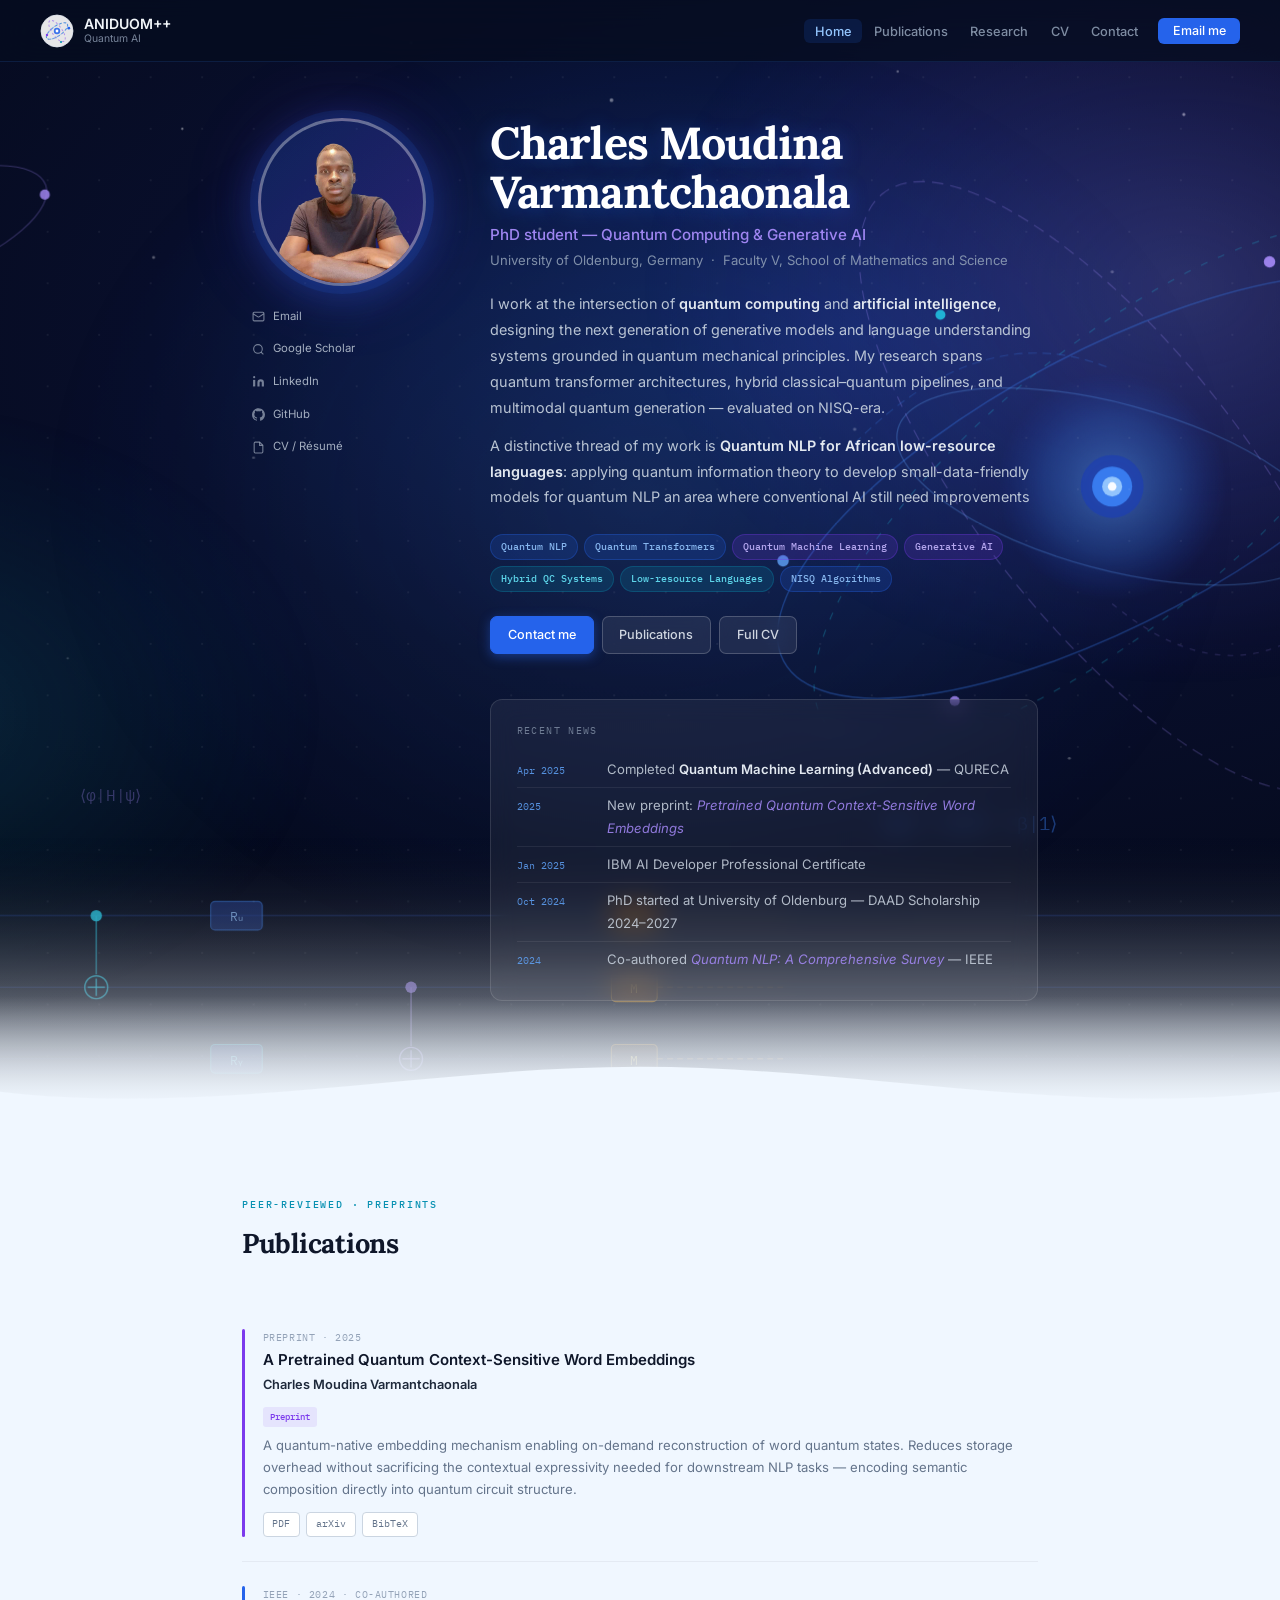
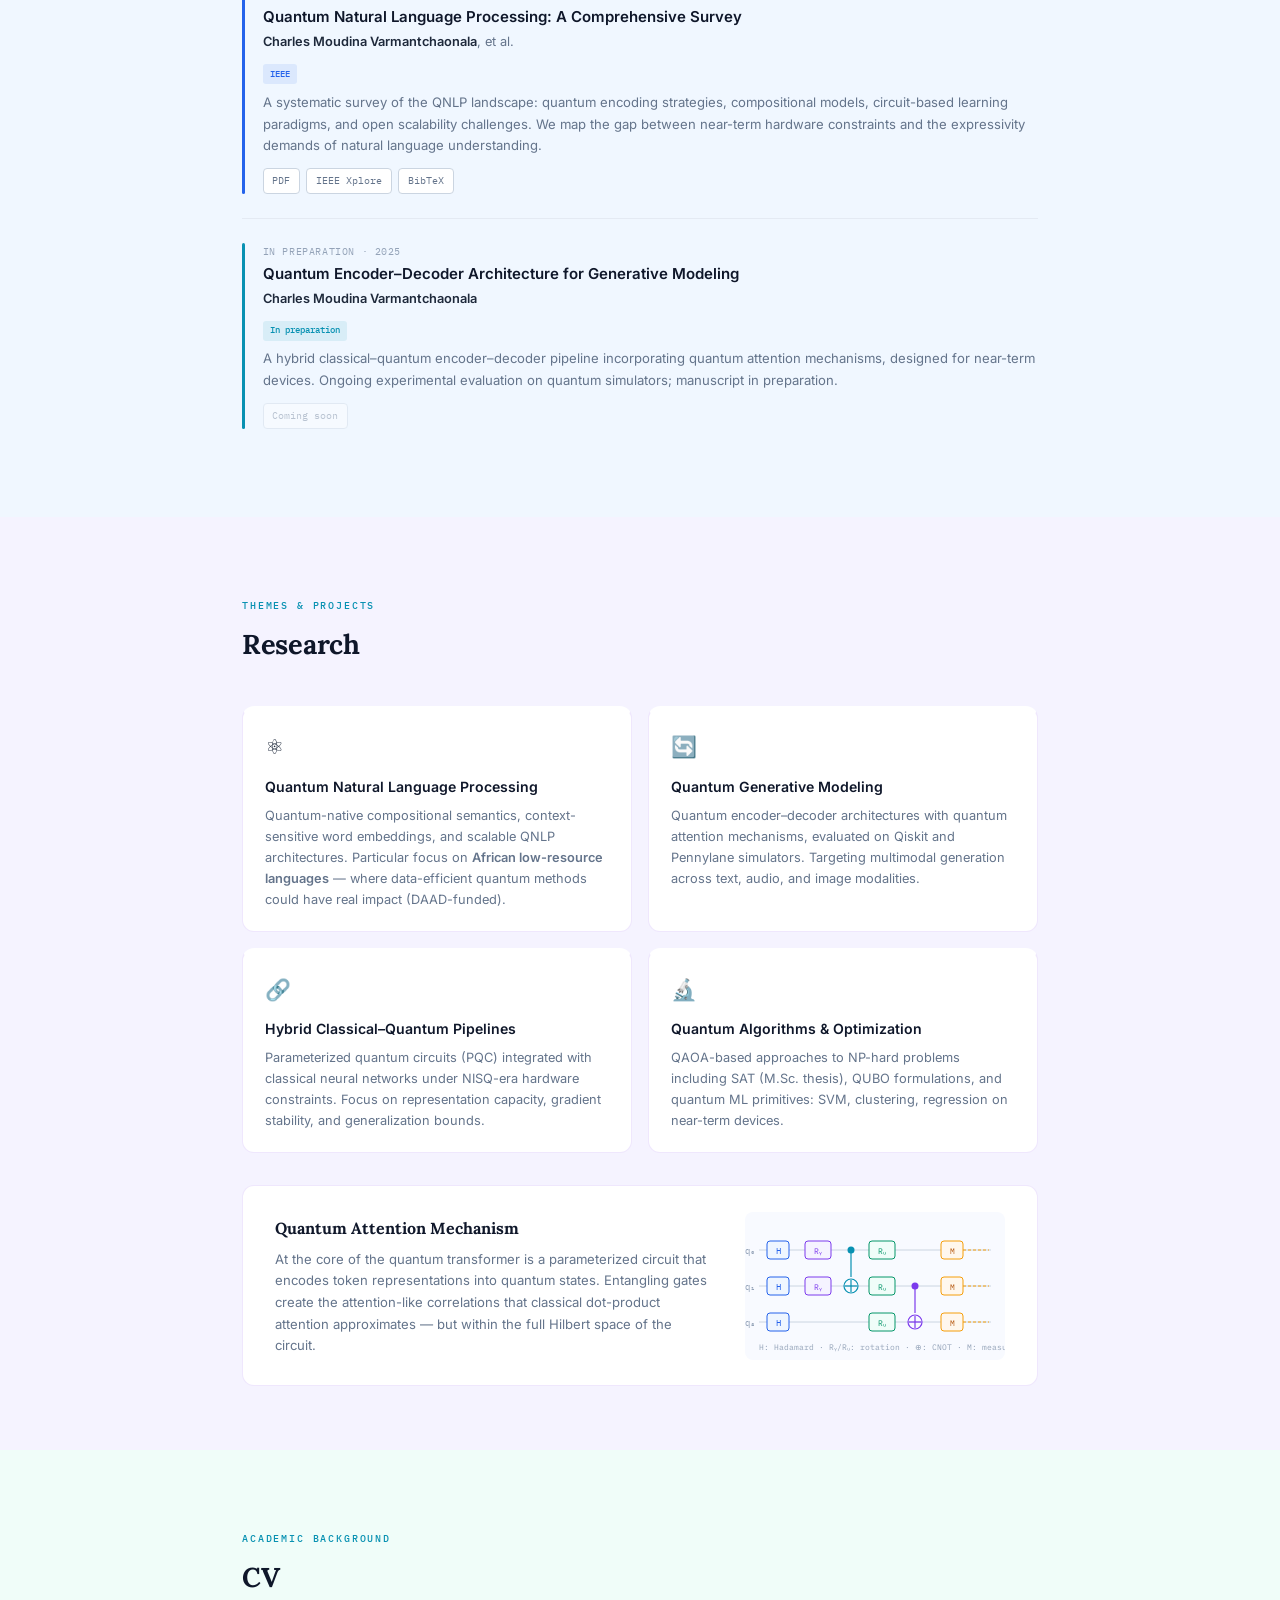
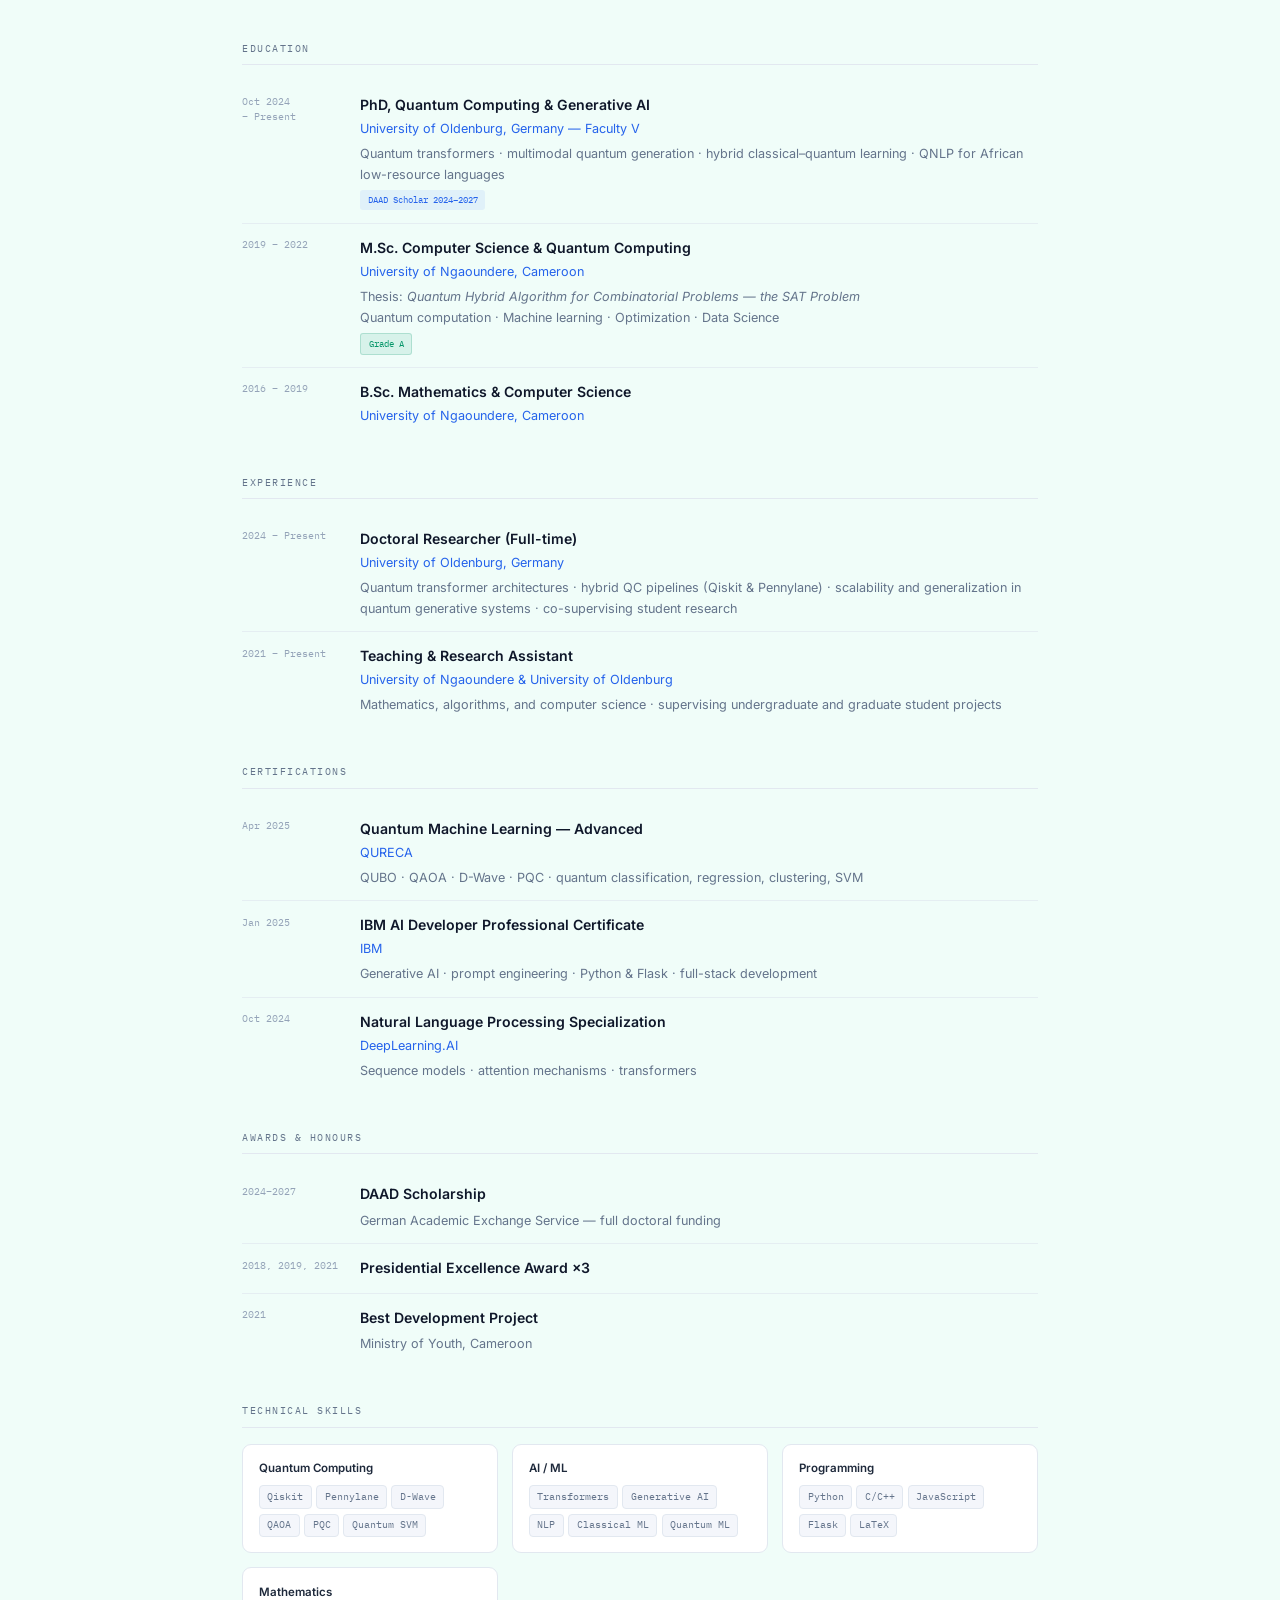
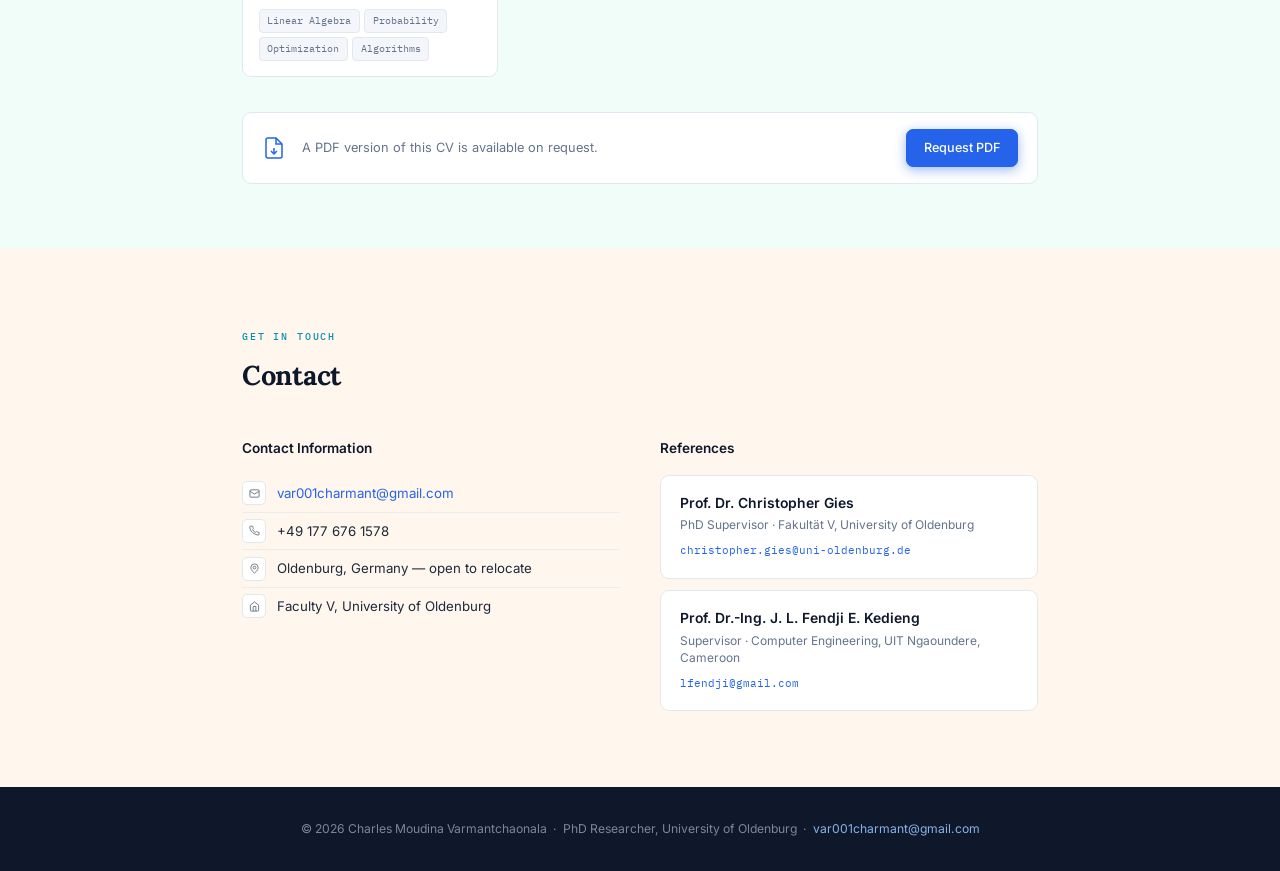
==== index.html @ 84edcbad "Update index.html" ====
<!DOCTYPE html>
<html lang="en">
<head>
  <meta charset="UTF-8"/>
  <meta name="viewport" content="width=device-width, initial-scale=1.0"/>
  <title>Charles Moudina Varmantchaonala</title>
  <meta name="description" content="PhD Student in Quantum Generative AI & Quantum NLP at the University of Oldenburg, Germany"/>
  <link rel="preconnect" href="https://fonts.googleapis.com"/>
  <link href="https://fonts.googleapis.com/css2?family=Inter:wght@300;400;500;600&family=IBM+Plex+Mono:wght@400;500&family=Lora:ital,wght@0,600;0,700;1,500&display=swap" rel="stylesheet"/>
  <style>
  :root{
    --bg:#f4f6fb;
    --hero-bg:#eef2ff;
    --surface:#ffffff;
    --surface2:#f8faff;
    --border:#e2e8f0;
    --border2:#cbd5e1;
    --text:#1e293b;
    --muted:#64748b;
    --light:#94a3b8;
    --a:#2563eb;
    --a-h:#1d4ed8;
    --teal:#0891b2;
    --violet:#7c3aed;
    --green:#059669;
    --heading:#0f172a;
    --nav:62px;
    /* Section tints */
    --s-pub:#f0f7ff;
    --s-res:#f5f3ff;
    --s-cv:#f0fdf9;
    --s-con:#fff7ed;
  }
  *{margin:0;padding:0;box-sizing:border-box;}
  html{scroll-behavior:smooth;}
  body{background:var(--bg);color:var(--text);font-family:'Inter',system-ui,sans-serif;font-size:15px;line-height:1.72;overflow-x:hidden;}
  a{color:var(--a);text-decoration:none;}
  a:hover{color:var(--a-h);text-decoration:underline;}
  strong{font-weight:600;}
  em{font-style:italic;}

  /* ── NAV ── */
  nav{
    position:fixed;top:0;left:0;right:0;z-index:300;
    height:var(--nav);
    display:flex;align-items:center;justify-content:space-between;
    padding:0 2.5rem;
    background:rgba(6,13,31,0.75);
    backdrop-filter:blur(16px);
    border-bottom:1px solid rgba(59,130,246,0.15);
    transition:background .3s,border-color .3s;
  }
  nav.scrolled{background:rgba(238,242,255,0.96);border-bottom-color:rgba(148,163,184,0.25);}
  .nav-id b{font-size:0.88rem;font-weight:600;color:#f1f5f9;}
  .nav-id small{display:block;font-size:0.65rem;color:rgba(148,163,184,0.8);}
  nav.scrolled .nav-id b{color:var(--heading);}
  nav.scrolled .nav-id small{color:var(--muted);}
  .nav-menu a{font-size:0.8rem;font-weight:500;color:rgba(148,163,184,0.85);padding:0.3rem 0.65rem;border-radius:6px;transition:all .15s;text-decoration:none;}
  .nav-menu a:hover,.nav-menu a.on{color:#93c5fd;background:rgba(37,99,235,0.15);}
  nav.scrolled .nav-menu a{color:var(--muted);}
  nav.scrolled .nav-menu a:hover,nav.scrolled .nav-menu a.on{color:var(--a);background:rgba(37,99,235,0.08);}
  .nav-brand{display:flex;align-items:center;gap:0.65rem;text-decoration:none;}
  .qlogo{width:34px;height:34px;flex-shrink:0;}
  .nav-id{line-height:1.2;}
  .nav-menu{display:flex;align-items:center;gap:0.1rem;list-style:none;}
  .nav-cta{margin-left:0.5rem;padding:0.32rem 0.9rem !important;background:var(--a) !important;color:#fff !important;border-radius:6px !important;font-size:0.78rem !important;}
  .nav-cta:hover{background:var(--a-h) !important;color:#fff !important;}
  .burger{display:none;cursor:pointer;flex-direction:column;gap:5px;}
  .burger span{display:block;width:20px;height:1.5px;background:var(--text);border-radius:2px;}

  /* ── LAYOUT ── */
  .wrap{max-width:860px;margin:0 auto;padding:0 2rem;}
  section{padding:5rem 0 4rem;}

  .sh{margin-bottom:2.4rem;}
  .sh-eye{font-family:'IBM Plex Mono',monospace;font-size:0.64rem;font-weight:500;letter-spacing:0.18em;text-transform:uppercase;color:var(--teal);margin-bottom:0.4rem;}
  .sh-title{font-family:'Lora',Georgia,serif;font-size:1.7rem;font-weight:700;color:var(--heading);letter-spacing:-0.01em;}

  /* ═══════════════════════════════════════
     HERO / HOME — full-bleed quantum bg
  ═══════════════════════════════════════ */
  #home{
    position:relative;
    overflow:hidden;
    padding:0;
    /* deep dark quantum canvas */
    background:#060d1f;
    border:none;
  }

  /* The SVG background fills the whole hero */
  .hero-bg-svg{
    position:absolute;inset:0;width:100%;height:100%;
    object-fit:cover;pointer-events:none;
  }

  /* Soft bottom fade so hero bleeds into next section */
  #home::after{
    content:'';position:absolute;bottom:0;left:0;right:0;height:120px;
    background:linear-gradient(to bottom, transparent, #f0f7ff);
    pointer-events:none;z-index:2;
  }

  /* Content layer sits above SVG */
  .home-content{
    position:relative;z-index:3;
    padding-top:calc(var(--nav) + 3.5rem);
    padding-bottom:4rem;
  }

  /* ── Profile card: glass panel ── */
  .home-inner{
    display:grid;
    grid-template-columns:200px 1fr;
    gap:3rem;
    align-items:flex-start;
  }

  .photo-col{display:flex;flex-direction:column;align-items:center;gap:1rem;}

  .photo-ring{
    width:168px;height:168px;border-radius:50%;
    background:linear-gradient(135deg,rgba(37,99,235,0.25),rgba(124,58,237,0.25));
    border:3px solid rgba(255,255,255,0.35);
    box-shadow:
      0 0 0 8px rgba(37,99,235,0.12),
      0 8px 40px rgba(37,99,235,0.35),
      0 0 80px rgba(124,58,237,0.2);
    display:flex;align-items:center;justify-content:center;overflow:hidden;flex-shrink:0;
  }
  #profile-photo{width:100%;height:100%;object-fit:cover;display:none;}
  .photo-ph{display:flex;flex-direction:column;align-items:center;gap:0.5rem;color:rgba(255,255,255,0.35);font-size:0.6rem;font-family:'IBM Plex Mono',monospace;text-align:center;padding:0.8rem;}
  .photo-ph svg{opacity:0.4;}

  .social-col{display:flex;flex-direction:column;gap:0.22rem;width:100%;}
  .social-link{
    display:flex;align-items:center;gap:0.5rem;
    font-size:0.71rem;color:rgba(203,213,225,0.8);
    padding:0.3rem 0.6rem;border-radius:6px;
    transition:all .15s;text-decoration:none;
  }
  .social-link:hover{
    color:#fff;background:rgba(255,255,255,0.1);
    text-decoration:none;
  }
  .social-link svg{flex-shrink:0;opacity:0.7;}

  /* Bio column — text on dark bg */
  .bio-col{}
  .bio-name{
    font-family:'Lora',Georgia,serif;
    font-size:clamp(1.9rem,4vw,2.8rem);
    font-weight:700;color:#ffffff;
    line-height:1.1;letter-spacing:-0.02em;margin-bottom:0.35rem;
    text-shadow:0 2px 20px rgba(37,99,235,0.4);
  }
  .bio-role{font-size:0.95rem;font-weight:500;color:rgba(167,139,250,0.95);margin-bottom:0.1rem;}
  .bio-inst{font-size:0.82rem;color:rgba(148,163,184,0.85);margin-bottom:1.3rem;line-height:1.55;}

  .daad-badge{
    display:inline-flex;align-items:center;gap:0.3rem;
    font-family:'IBM Plex Mono',monospace;font-size:0.61rem;font-weight:500;
    padding:0.18rem 0.6rem;border-radius:20px;
    background:rgba(37,99,235,0.22);color:rgba(147,197,253,0.95);
    border:1px solid rgba(37,99,235,0.4);
    margin-left:0.4rem;vertical-align:middle;
  }

  .bio-text{font-size:0.9rem;color:rgba(203,213,225,0.9);line-height:1.8;margin-bottom:1.5rem;max-width:560px;}
  .bio-text p+p{margin-top:0.75rem;}
  .bio-text strong{color:#e2e8f0;font-weight:600;}
  .bio-text em{color:rgba(167,139,250,0.9);font-style:italic;}

  .itags{display:flex;flex-wrap:wrap;gap:0.38rem;margin-bottom:1.5rem;}
  .itag{font-family:'IBM Plex Mono',monospace;font-size:0.61rem;font-weight:500;padding:0.22rem 0.62rem;border-radius:20px;background:rgba(37,99,235,0.18);color:rgba(147,197,253,0.9);border:1px solid rgba(37,99,235,0.3);}
  .itag.v{background:rgba(124,58,237,0.18);color:rgba(196,181,253,0.9);border-color:rgba(124,58,237,0.3);}
  .itag.t{background:rgba(8,145,178,0.18);color:rgba(103,232,249,0.9);border-color:rgba(8,145,178,0.3);}

  .bio-actions{display:flex;flex-wrap:wrap;gap:0.5rem;}
  .btn{
    display:inline-flex;align-items:center;gap:0.35rem;
    font-size:0.79rem;font-weight:500;
    padding:0.45rem 1.05rem;border-radius:7px;
    border:1px solid rgba(255,255,255,0.2);
    color:rgba(226,232,240,0.9);
    background:rgba(255,255,255,0.08);
    backdrop-filter:blur(8px);
    text-decoration:none;transition:all .18s;
  }
  .btn:hover{border-color:rgba(255,255,255,0.45);color:#fff;background:rgba(255,255,255,0.14);text-decoration:none;}
  .btn-p{
    background:var(--a);color:#fff;border-color:var(--a);
    backdrop-filter:none;
    box-shadow:0 3px 12px rgba(37,99,235,0.45);
  }
  .btn-p:hover{background:var(--a-h);border-color:var(--a-h);}

  /* News — glassmorphism card */
  .news-block{
    margin-top:2.8rem;padding:1.4rem 1.6rem;
    background:rgba(255,255,255,0.06);
    backdrop-filter:blur(12px);
    border:1px solid rgba(255,255,255,0.12);
    border-radius:12px;
  }
  .news-label{font-family:'IBM Plex Mono',monospace;font-size:0.62rem;letter-spacing:0.14em;text-transform:uppercase;color:rgba(148,163,184,0.7);margin-bottom:0.75rem;}
  .news-item{display:flex;gap:1rem;font-size:0.82rem;padding:0.4rem 0;border-bottom:1px solid rgba(255,255,255,0.07);align-items:baseline;color:rgba(203,213,225,0.85);}
  .news-item:last-child{border-bottom:none;}
  .news-item strong{color:#e2e8f0;}
  .news-item em{color:rgba(167,139,250,0.85);font-style:italic;}
  .ndate{font-family:'IBM Plex Mono',monospace;font-size:0.62rem;color:rgba(96,165,250,0.85);white-space:nowrap;min-width:74px;flex-shrink:0;}

  /* wave divider at bottom of hero */
  .hero-wave{display:block;width:100%;margin-bottom:-2px;position:relative;z-index:3;}

  /* ═══════════════════════════
     PUBLICATIONS  (blue tint)
  ═══════════════════════════ */
  #publications{background:var(--s-pub);position:relative;}

  .pub-item{display:grid;grid-template-columns:3px 1fr;gap:0 1.1rem;padding:1.5rem 0;border-bottom:1px solid rgba(226,232,240,0.8);}
  .pub-item:last-child{border-bottom:none;}
  .pub-bar{border-radius:2px;align-self:stretch;}
  .pub-bar.ieee{background:var(--a);}
  .pub-bar.pre{background:var(--violet);}
  .pub-bar.wip{background:var(--teal);}

  .pub-meta{font-family:'IBM Plex Mono',monospace;font-size:0.62rem;color:var(--light);letter-spacing:0.06em;text-transform:uppercase;margin-bottom:0.2rem;}
  .pub-title{font-weight:600;font-size:0.94rem;color:var(--heading);line-height:1.45;margin-bottom:0.2rem;}
  .pub-authors{font-size:0.8rem;color:var(--muted);margin-bottom:0.35rem;}
  .pub-authors strong{color:var(--text);}
  .vbadge{display:inline-block;font-family:'IBM Plex Mono',monospace;font-size:0.59rem;font-weight:500;padding:0.12rem 0.45rem;border-radius:3px;margin-right:0.4rem;}
  .vb-ieee{background:rgba(37,99,235,0.1);color:var(--a);}
  .vb-pre{background:rgba(124,58,237,0.1);color:var(--violet);}
  .vb-wip{background:rgba(8,145,178,0.1);color:var(--teal);}
  .pub-abs{font-size:0.82rem;color:var(--muted);line-height:1.66;margin-top:0.45rem;}
  .pub-links{display:flex;flex-wrap:wrap;gap:0.38rem;margin-top:0.7rem;}
  .plink{font-family:'IBM Plex Mono',monospace;font-size:0.64rem;padding:0.18rem 0.55rem;border:1px solid var(--border2);border-radius:4px;color:var(--muted);text-decoration:none;background:var(--surface);transition:all .15s;}
  .plink:hover{color:var(--a);border-color:var(--a);text-decoration:none;}
  .plink.dim{opacity:0.4;cursor:default;pointer-events:none;}

  /* ═══════════════════════════
     RESEARCH  (violet tint)
  ═══════════════════════════ */
  #research{background:var(--s-res);position:relative;}

  .research-grid{display:grid;grid-template-columns:1fr 1fr;gap:1rem;}
  .rcard{
    background:var(--surface);border:1px solid rgba(124,58,237,0.12);
    border-radius:12px;padding:1.3rem 1.4rem;
    border-top:3px solid transparent;
    transition:border-color .2s,box-shadow .2s,transform .2s;
    position:relative;overflow:hidden;
  }
  .rcard::before{
    content:'';position:absolute;top:0;left:0;right:0;height:3px;
    background:linear-gradient(90deg,var(--a),var(--violet));
    opacity:0;transition:opacity .2s;
  }
  .rcard:hover{box-shadow:0 4px 20px rgba(124,58,237,0.1);transform:translateY(-2px);}
  .rcard:hover::before{opacity:1;}
  .rcard-icon{font-size:1.3rem;margin-bottom:0.6rem;display:block;}
  .rcard-name{font-weight:600;font-size:0.88rem;color:var(--heading);margin-bottom:0.35rem;}
  .rcard-desc{font-size:0.8rem;color:var(--muted);line-height:1.65;}

  /* Quantum illustration panel */
  .research-visual{
    margin-top:2rem;
    background:var(--surface);border:1px solid rgba(124,58,237,0.12);
    border-radius:12px;padding:1.6rem 2rem;
    display:flex;align-items:center;gap:2rem;
  }
  .research-visual-text{flex:1;}
  .research-visual-text h3{font-family:'Lora',Georgia,serif;font-size:1rem;font-weight:700;color:var(--heading);margin-bottom:0.4rem;}
  .research-visual-text p{font-size:0.82rem;color:var(--muted);line-height:1.65;}
  .research-visual svg{flex-shrink:0;}

  /* ═══════════════════════════
     CV  (green tint)
  ═══════════════════════════ */
  #cv{background:var(--s-cv);}

  .cv-section{margin-bottom:2.2rem;}
  .cv-section-label{font-family:'IBM Plex Mono',monospace;font-size:0.63rem;letter-spacing:0.15em;text-transform:uppercase;color:var(--muted);border-bottom:1px solid var(--border);padding-bottom:0.45rem;margin-bottom:1rem;}
  .cv-row{display:grid;grid-template-columns:96px 1fr;gap:0 1.4rem;padding:0.75rem 0;border-bottom:1px solid rgba(226,232,240,0.7);}
  .cv-row:last-child{border-bottom:none;}
  .cv-yr{font-family:'IBM Plex Mono',monospace;font-size:0.63rem;color:var(--light);padding-top:0.15rem;line-height:1.4;}
  .cv-deg{font-weight:600;font-size:0.88rem;color:var(--heading);}
  .cv-inst{font-size:0.79rem;color:var(--a);margin-top:0.05rem;}
  .cv-detail{font-size:0.79rem;color:var(--muted);margin-top:0.28rem;line-height:1.62;}
  .badge{display:inline-block;font-family:'IBM Plex Mono',monospace;font-size:0.58rem;padding:0.12rem 0.45rem;border-radius:3px;margin-top:0.3rem;}
  .badge-g{background:rgba(5,150,105,0.1);color:var(--green);border:1px solid rgba(5,150,105,0.2);}
  .badge-d{background:rgba(37,99,235,0.08);color:var(--a);}

  .skills-grid{display:grid;grid-template-columns:repeat(auto-fit,minmax(190px,1fr));gap:0.9rem;}
  .sg{background:var(--surface);border:1px solid var(--border);border-radius:9px;padding:0.9rem 1rem;}
  .sg-name{font-size:0.72rem;font-weight:600;color:var(--text);margin-bottom:0.4rem;}
  .sg-chips{display:flex;flex-wrap:wrap;gap:0.28rem;}
  .chip{font-family:'IBM Plex Mono',monospace;font-size:0.6rem;padding:0.17rem 0.46rem;border-radius:4px;background:var(--bg);border:1px solid var(--border);color:var(--muted);}

  .cv-dl{display:flex;align-items:center;gap:1rem;background:var(--surface);border:1px solid var(--border);border-radius:9px;padding:1rem 1.2rem;margin-top:1.8rem;}
  .cv-dl p{font-size:0.8rem;color:var(--muted);flex:1;}

  /* ═══════════════════════════
     CONTACT  (warm tint)
  ═══════════════════════════ */
  #contact{background:var(--s-con);}

  .contact-grid{display:grid;grid-template-columns:1fr 1fr;gap:2.5rem;}
  .cinfo-title{font-weight:600;font-size:0.85rem;color:var(--heading);margin-bottom:0.9rem;}
  .crow{display:flex;align-items:center;gap:0.7rem;font-size:0.83rem;padding:0.4rem 0;border-bottom:1px solid rgba(226,232,240,0.7);}
  .crow:last-child{border-bottom:none;}
  .cico{width:24px;height:24px;border-radius:5px;background:var(--surface);border:1px solid var(--border);display:flex;align-items:center;justify-content:center;flex-shrink:0;}
  .rcard2{background:var(--surface);border:1px solid var(--border);border-radius:9px;padding:1rem 1.2rem;margin-bottom:0.7rem;}
  .rname{font-weight:600;font-size:0.87rem;color:var(--heading);}
  .rtitle{font-size:0.75rem;color:var(--muted);margin-top:0.1rem;line-height:1.4;}
  .remail{display:inline-block;margin-top:0.45rem;font-family:'IBM Plex Mono',monospace;font-size:0.66rem;color:var(--a);}

  /* ── FOOTER ── */
  footer{background:var(--heading);padding:2rem 0;text-align:center;}
  footer p{font-size:0.76rem;color:rgba(148,163,184,0.8);}
  footer a{color:rgba(147,197,253,0.9);}

  /* ── SCROLL REVEAL ── */
  .rv{opacity:0;transform:translateY(16px);transition:opacity .5s ease,transform .5s ease;}
  .rv.in{opacity:1;transform:translateY(0);}

  /* ── RESPONSIVE ── */
  @media(max-width:680px){
    nav{padding:0 1.1rem;}
    .nav-menu{display:none;flex-direction:column;position:absolute;top:var(--nav);left:0;right:0;background:var(--surface);border-bottom:1px solid var(--border);padding:0.8rem 1.1rem;gap:0;}
    .nav-menu.open{display:flex;}
    .burger{display:flex;}
    .home-inner{grid-template-columns:1fr;}
    .photo-col{flex-direction:row;align-items:center;}
    .photo-ring{width:88px;height:88px;}
    .social-col{flex-direction:row;flex-wrap:wrap;}
    .research-grid,.contact-grid{grid-template-columns:1fr;}
    .cv-row{grid-template-columns:1fr;}
    .cv-yr{color:var(--a);}
    .research-visual{flex-direction:column;}
  }
  </style>
</head>
<body>

<!-- ══════ NAV ══════ -->
<nav id="topnav">
  <a class="nav-brand" href="#home">
    <svg class="qlogo" viewBox="0 0 34 34" fill="none" xmlns="http://www.w3.org/2000/svg">
      <circle cx="17" cy="17" r="16" fill="white" fill-opacity="0.9" stroke="#e2e8f0" stroke-width="0.8"/>
      <ellipse cx="17" cy="17" rx="12.5" ry="5" stroke="#2563eb" stroke-width="1.1" stroke-dasharray="3 1.8" opacity="0.6" transform="rotate(-35 17 17)"/>
      <ellipse cx="17" cy="17" rx="12.5" ry="5" stroke="#7c3aed" stroke-width="0.95" stroke-dasharray="2.2 2.2" opacity="0.5" transform="rotate(55 17 17)"/>
      <ellipse cx="17" cy="17" rx="12.5" ry="5" stroke="#0891b2" stroke-width="0.85" stroke-dasharray="1.6 2.6" opacity="0.45" transform="rotate(145 17 17)"/>
      <circle cx="17" cy="17" r="3.2" fill="#2563eb" opacity="0.88"/>
      <circle cx="17" cy="17" r="1.4" fill="white"/>
      <circle cx="28.8" cy="14.2" r="1.4" fill="#2563eb"/>
      <circle cx="7"    cy="21"   r="1.2" fill="#7c3aed"/>
      <circle cx="21"   cy="28"   r="1.1" fill="#0891b2"/>
    </svg>
    <div class="nav-id">
      <b>ANIDUOM++</b>
      <small>Quantum AI</small>
    </div>
  </a>
  <ul class="nav-menu" id="nav-menu">
    <li><a href="#home">Home</a></li>
    <li><a href="#publications">Publications</a></li>
    <li><a href="#research">Research</a></li>
    <li><a href="#cv">CV</a></li>
    <li><a href="#contact">Contact</a></li>
    <li><a href="mailto:var001charmant@gmail.com" class="nav-cta">Email me</a></li>
  </ul>
  <div class="burger" id="burger"><span></span><span></span><span></span></div>
</nav>

<!-- ══════ HOME ══════ -->
<section id="home">

  <!-- ════ QUANTUM BACKGROUND SVG ════ -->
  <svg class="hero-bg-svg" viewBox="0 0 1440 780" preserveAspectRatio="xMidYMid slice" xmlns="http://www.w3.org/2000/svg" aria-hidden="true">
    <defs>
      <!-- Deep space gradient -->
      <radialGradient id="sky" cx="60%" cy="30%" r="75%">
        <stop offset="0%"   stop-color="#0f2460"/>
        <stop offset="45%"  stop-color="#080e2a"/>
        <stop offset="100%" stop-color="#030712"/>
      </radialGradient>
      <!-- Glow for nucleus -->
      <radialGradient id="gcore" cx="50%" cy="50%" r="50%">
        <stop offset="0%"  stop-color="#60a5fa" stop-opacity="0.9"/>
        <stop offset="60%" stop-color="#3b82f6" stop-opacity="0.4"/>
        <stop offset="100%" stop-color="#1d4ed8" stop-opacity="0"/>
      </radialGradient>
      <!-- Glow violet -->
      <radialGradient id="gviolet" cx="50%" cy="50%" r="50%">
        <stop offset="0%"  stop-color="#a78bfa" stop-opacity="0.6"/>
        <stop offset="100%" stop-color="#7c3aed" stop-opacity="0"/>
      </radialGradient>
      <!-- Glow teal -->
      <radialGradient id="gteal" cx="50%" cy="50%" r="50%">
        <stop offset="0%"  stop-color="#22d3ee" stop-opacity="0.5"/>
        <stop offset="100%" stop-color="#0891b2" stop-opacity="0"/>
      </radialGradient>
    </defs>

    <!-- Sky background -->
    <rect width="1440" height="780" fill="url(#sky)"/>

    <!-- ── Star field ── -->
    <g opacity="0.7">
      <circle cx="80"  cy="60"  r="1"   fill="white" opacity="0.6"/>
      <circle cx="240" cy="40"  r="1.2" fill="white" opacity="0.5"/>
      <circle cx="400" cy="90"  r="0.8" fill="white" opacity="0.7"/>
      <circle cx="560" cy="30"  r="1"   fill="white" opacity="0.4"/>
      <circle cx="700" cy="70"  r="1.3" fill="white" opacity="0.6"/>
      <circle cx="900" cy="50"  r="0.9" fill="white" opacity="0.5"/>
      <circle cx="1100" cy="80" r="1.1" fill="white" opacity="0.7"/>
      <circle cx="1300" cy="45" r="0.8" fill="white" opacity="0.5"/>
      <circle cx="1380" cy="110" r="1"  fill="white" opacity="0.6"/>
      <circle cx="150"  cy="200" r="0.8" fill="white" opacity="0.4"/>
      <circle cx="380"  cy="180" r="1"   fill="white" opacity="0.5"/>
      <circle cx="650"  cy="160" r="0.9" fill="white" opacity="0.6"/>
      <circle cx="1050" cy="190" r="1.1" fill="white" opacity="0.4"/>
      <circle cx="1250" cy="170" r="0.7" fill="white" opacity="0.6"/>
      <circle cx="50"   cy="350" r="1"   fill="white" opacity="0.3"/>
      <circle cx="450"  cy="320" r="0.8" fill="white" opacity="0.5"/>
      <circle cx="870"  cy="300" r="1.2" fill="white" opacity="0.4"/>
      <circle cx="1350" cy="340" r="0.9" fill="white" opacity="0.5"/>
      <circle cx="1180" cy="420" r="1"   fill="white" opacity="0.3"/>
      <circle cx="320"  cy="460" r="0.7" fill="white" opacity="0.4"/>
      <circle cx="740"  cy="500" r="0.8" fill="white" opacity="0.3"/>
      <circle cx="1020" cy="530" r="1"   fill="white" opacity="0.4"/>
    </g>

    <!-- ── Large ambient glows ── -->
    <ellipse cx="1100" cy="200" rx="380" ry="280" fill="url(#gviolet)" opacity="0.35"/>
    <ellipse cx="200"  cy="500" rx="300" ry="220" fill="url(#gteal)"   opacity="0.3"/>
    <ellipse cx="720"  cy="350" rx="420" ry="340" fill="url(#gcore)"   opacity="0.12"/>

    <!-- ── Main quantum atom — centered right ── -->
    <!-- Outer orbit ring 1 -->
    <ellipse cx="1050" cy="340" rx="260" ry="95"
      stroke="#3b82f6" stroke-width="1" fill="none" opacity="0.35"
      transform="rotate(-28 1050 340)"/>
    <!-- Outer orbit ring 2 -->
    <ellipse cx="1050" cy="340" rx="260" ry="95"
      stroke="#a78bfa" stroke-width="0.8" fill="none" opacity="0.28"
      stroke-dasharray="8 5"
      transform="rotate(52 1050 340)"/>
    <!-- Outer orbit ring 3 -->
    <ellipse cx="1050" cy="340" rx="260" ry="95"
      stroke="#22d3ee" stroke-width="0.8" fill="none" opacity="0.25"
      stroke-dasharray="5 8"
      transform="rotate(140 1050 340)"/>
    <!-- Inner orbit -->
    <ellipse cx="1050" cy="340" rx="155" ry="58"
      stroke="#60a5fa" stroke-width="0.9" fill="none" opacity="0.3"
      transform="rotate(15 1050 340)"/>
    <!-- Core glow -->
    <circle cx="1050" cy="340" r="80" fill="url(#gcore)" opacity="0.55"/>
    <!-- Nucleus -->
    <circle cx="1050" cy="340" r="22" fill="#1e40af" opacity="0.8"/>
    <circle cx="1050" cy="340" r="14" fill="#3b82f6" opacity="0.9"/>
    <circle cx="1050" cy="340" r="7"  fill="#93c5fd"/>
    <circle cx="1050" cy="340" r="3"  fill="white"  opacity="0.95"/>

    <!-- Electron dots on orbits -->
    <circle cx="1292" cy="293" r="5" fill="#60a5fa" opacity="0.9"/>
    <circle cx="820"  cy="392" r="4" fill="#60a5fa" opacity="0.8"/>
    <circle cx="1160" cy="183" r="4" fill="#a78bfa" opacity="0.9"/>
    <circle cx="940"  cy="490" r="3.5" fill="#a78bfa" opacity="0.8"/>
    <circle cx="1175" cy="462" r="4"   fill="#22d3ee" opacity="0.85"/>
    <circle cx="930"  cy="220" r="3.5" fill="#22d3ee" opacity="0.8"/>

    <!-- ── Small atom top-left ── -->
    <ellipse cx="220" cy="160" rx="90" ry="34"
      stroke="#a78bfa" stroke-width="0.8" fill="none" opacity="0.3"
      transform="rotate(-20 220 160)"/>
    <ellipse cx="220" cy="160" rx="90" ry="34"
      stroke="#22d3ee" stroke-width="0.7" fill="none" opacity="0.22"
      transform="rotate(70 220 160)"/>
    <circle cx="220" cy="160" r="24" fill="url(#gviolet)" opacity="0.4"/>
    <circle cx="220" cy="160" r="9"  fill="#5b21b6" opacity="0.7"/>
    <circle cx="220" cy="160" r="5"  fill="#a78bfa" opacity="0.9"/>
    <circle cx="220" cy="160" r="2"  fill="white"  opacity="0.9"/>
    <circle cx="304" cy="136" r="3.5" fill="#a78bfa" opacity="0.8"/>
    <circle cx="140" cy="187" r="3"   fill="#22d3ee" opacity="0.75"/>

    <!-- ── Quantum circuit lines — bottom band ── -->
    <!-- Wire 1 -->
    <line x1="0"    y1="640" x2="1440" y2="640" stroke="#1e3a8a" stroke-width="0.8" opacity="0.5"/>
    <!-- Wire 2 -->
    <line x1="0"    y1="690" x2="1440" y2="690" stroke="#1e3a8a" stroke-width="0.8" opacity="0.4"/>
    <!-- Wire 3 -->
    <line x1="0"    y1="740" x2="1440" y2="740" stroke="#1e3a8a" stroke-width="0.8" opacity="0.3"/>

    <!-- H gate -->
    <rect x="80" y="630" width="32" height="20" rx="3" fill="#1e3a8a" stroke="#3b82f6" stroke-width="0.8" opacity="0.8"/>
    <text x="96" y="644" font-family="'IBM Plex Mono',monospace" font-size="10" fill="#93c5fd" text-anchor="middle" opacity="0.9">H</text>
    <rect x="80" y="680" width="32" height="20" rx="3" fill="#1e3a8a" stroke="#a78bfa" stroke-width="0.8" opacity="0.8"/>
    <text x="96" y="694" font-family="'IBM Plex Mono',monospace" font-size="10" fill="#c4b5fd" text-anchor="middle" opacity="0.9">H</text>
    <rect x="80" y="730" width="32" height="20" rx="3" fill="#1e3a8a" stroke="#22d3ee" stroke-width="0.8" opacity="0.8"/>
    <text x="96" y="744" font-family="'IBM Plex Mono',monospace" font-size="10" fill="#67e8f9" text-anchor="middle" opacity="0.9">H</text>

    <!-- Rz gates -->
    <rect x="200" y="630" width="36" height="20" rx="3" fill="#1e3a8a" stroke="#3b82f6" stroke-width="0.8" opacity="0.7"/>
    <text x="218" y="644" font-family="'IBM Plex Mono',monospace" font-size="9" fill="#93c5fd" text-anchor="middle" opacity="0.9">Rᵤ</text>
    <rect x="200" y="680" width="36" height="20" rx="3" fill="#1e3a8a" stroke="#a78bfa" stroke-width="0.8" opacity="0.7"/>
    <text x="218" y="694" font-family="'IBM Plex Mono',monospace" font-size="9" fill="#c4b5fd" text-anchor="middle" opacity="0.9">Rᵧ</text>

    <!-- CNOT -->
    <line x1="340" y1="640" x2="340" y2="681" stroke="#22d3ee" stroke-width="1" opacity="0.6"/>
    <circle cx="340" cy="640" r="4" fill="#22d3ee" opacity="0.85"/>
    <circle cx="340" cy="690" r="8" fill="none" stroke="#22d3ee" stroke-width="1" opacity="0.8"/>
    <line x1="334" y1="690" x2="346" y2="690" stroke="#22d3ee" stroke-width="1" opacity="0.8"/>
    <line x1="340" y1="684" x2="340" y2="696" stroke="#22d3ee" stroke-width="1" opacity="0.8"/>

    <!-- More Rz -->
    <rect x="420" y="630" width="36" height="20" rx="3" fill="#1e3a8a" stroke="#3b82f6" stroke-width="0.8" opacity="0.6"/>
    <text x="438" y="644" font-family="'IBM Plex Mono',monospace" font-size="9" fill="#93c5fd" text-anchor="middle" opacity="0.8">Rᵤ</text>
    <rect x="420" y="730" width="36" height="20" rx="3" fill="#1e3a8a" stroke="#22d3ee" stroke-width="0.8" opacity="0.6"/>
    <text x="438" y="744" font-family="'IBM Plex Mono',monospace" font-size="9" fill="#67e8f9" text-anchor="middle" opacity="0.8">Rᵧ</text>

    <!-- CNOT 2 -->
    <line x1="560" y1="690" x2="560" y2="731" stroke="#a78bfa" stroke-width="1" opacity="0.55"/>
    <circle cx="560" cy="690" r="4" fill="#a78bfa" opacity="0.8"/>
    <circle cx="560" cy="740" r="8" fill="none" stroke="#a78bfa" stroke-width="1" opacity="0.7"/>
    <line x1="554" y1="740" x2="566" y2="740" stroke="#a78bfa" stroke-width="1" opacity="0.7"/>
    <line x1="560" y1="734" x2="560" y2="746" stroke="#a78bfa" stroke-width="1" opacity="0.7"/>

    <!-- Measurement gates -->
    <rect x="700" y="630" width="32" height="20" rx="3" fill="#422006" stroke="#f59e0b" stroke-width="0.8" opacity="0.7"/>
    <text x="716" y="644" font-family="'IBM Plex Mono',monospace" font-size="9" fill="#fcd34d" text-anchor="middle" opacity="0.9">M</text>
    <rect x="700" y="680" width="32" height="20" rx="3" fill="#422006" stroke="#f59e0b" stroke-width="0.8" opacity="0.7"/>
    <text x="716" y="694" font-family="'IBM Plex Mono',monospace" font-size="9" fill="#fcd34d" text-anchor="middle" opacity="0.9">M</text>
    <rect x="700" y="730" width="32" height="20" rx="3" fill="#422006" stroke="#f59e0b" stroke-width="0.8" opacity="0.6"/>
    <text x="716" y="744" font-family="'IBM Plex Mono',monospace" font-size="9" fill="#fcd34d" text-anchor="middle" opacity="0.9">M</text>

    <!-- Classical output dashed -->
    <line x1="732" y1="640" x2="820" y2="640" stroke="#f59e0b" stroke-width="1" stroke-dasharray="4 3" opacity="0.5"/>
    <line x1="732" y1="690" x2="820" y2="690" stroke="#f59e0b" stroke-width="1" stroke-dasharray="4 3" opacity="0.45"/>
    <line x1="732" y1="740" x2="820" y2="740" stroke="#f59e0b" stroke-width="1" stroke-dasharray="4 3" opacity="0.4"/>

    <!-- Bra-ket equation floating -->
    <text x="950" y="580" font-family="'IBM Plex Mono',monospace" font-size="13" fill="#3b82f6" opacity="0.4" text-anchor="middle">|ψ⟩ = α|0⟩ + β|1⟩</text>
    <text x="350" y="560" font-family="'IBM Plex Mono',monospace" font-size="11" fill="#a78bfa" opacity="0.3" text-anchor="middle">⟨φ|H|ψ⟩</text>
    <text x="1280" y="580" font-family="'IBM Plex Mono',monospace" font-size="11" fill="#22d3ee" opacity="0.3" text-anchor="middle">U(θ)|0⟩ⁿ</text>

    <!-- Entanglement arc -->
    <path d="M 870 310 Q 960 220 1050 258" stroke="#3b82f6" stroke-width="0.8" fill="none" opacity="0.25" stroke-dasharray="6 4"/>
    <path d="M 1050 422 Q 1120 480 1180 445" stroke="#a78bfa" stroke-width="0.8" fill="none" opacity="0.2" stroke-dasharray="4 5"/>

    <!-- Grid dots overlay -->
    <pattern id="dots" x="0" y="0" width="36" height="36" patternUnits="userSpaceOnUse">
      <circle cx="18" cy="18" r="0.7" fill="white" opacity="0.08"/>
    </pattern>
    <rect width="1440" height="780" fill="url(#dots)"/>

    <!-- Bottom gradient mask to blend into next section -->
    <defs>
      <linearGradient id="fade-bottom" x1="0" y1="0" x2="0" y2="1">
        <stop offset="75%" stop-color="#060d1f" stop-opacity="0"/>
        <stop offset="100%" stop-color="#f0f7ff" stop-opacity="1"/>
      </linearGradient>
    </defs>
    <rect width="1440" height="780" fill="url(#fade-bottom)"/>
  </svg>

  <!-- ════ CONTENT OVERLAY ════ -->
  <div class="home-content">
    <div class="wrap">
      <div class="home-inner">

        <!-- Left: photo + socials -->
        <div class="photo-col">
          <div class="photo-ring">
            <!-- Replace src="" with your photo path e.g. src="photo.jpg" -->
            <img id="profile-photo" src="myphoto.png" alt="Charles Moudina Varmantchaonala"/>
            <div class="photo-ph" id="photo-ph">
              <svg width="42" height="42" viewBox="0 0 24 24" fill="none" stroke="currentColor" stroke-width="1.1"><circle cx="12" cy="8" r="4"/><path d="M4 20c0-4 3.6-7 8-7s8 3 8 7"/></svg>
              <span>Add photo</span>
            </div>
          </div>
          <div class="social-col">
            <a class="social-link" href="mailto:var001charmant@gmail.com">
              <svg width="13" height="13" viewBox="0 0 24 24" fill="none" stroke="currentColor" stroke-width="2"><rect x="2" y="4" width="20" height="16" rx="2"/><path d="m22 7-8.97 5.7a1.94 1.94 0 0 1-2.06 0L2 7"/></svg>Email
            </a>
            <a class="social-link" href="https://scholar.google.com" target="_blank">
              <svg width="13" height="13" viewBox="0 0 24 24" fill="none" stroke="currentColor" stroke-width="2"><circle cx="11" cy="11" r="8"/><path d="m21 21-4.35-4.35"/></svg>Google Scholar
            </a>
            <a class="social-link" href="https://linkedin.com/in/" target="_blank">
              <svg width="13" height="13" viewBox="0 0 24 24" fill="currentColor"><path d="M16 8a6 6 0 0 1 6 6v7h-4v-7a2 2 0 0 0-4 0v7h-4v-7a6 6 0 0 1 6-6z"/><rect x="2" y="9" width="4" height="12"/><circle cx="4" cy="4" r="2"/></svg>LinkedIn
            </a>
            <a class="social-link" href="https://github.com/" target="_blank">
              <svg width="13" height="13" viewBox="0 0 24 24" fill="currentColor"><path d="M12 .297c-6.63 0-12 5.373-12 12 0 5.303 3.438 9.8 8.205 11.385.6.113.82-.258.82-.577 0-.285-.01-1.04-.015-2.04-3.338.724-4.042-1.61-4.042-1.61C4.422 18.07 3.633 17.7 3.633 17.7c-1.087-.744.084-.729.084-.729 1.205.084 1.838 1.236 1.838 1.236 1.07 1.835 2.809 1.305 3.495.998.108-.776.417-1.305.76-1.605-2.665-.3-5.466-1.332-5.466-5.93 0-1.31.465-2.38 1.235-3.22-.135-.303-.54-1.523.105-3.176 0 0 1.005-.322 3.3 1.23.96-.267 1.98-.399 3-.405 1.02.006 2.04.138 3 .405 2.28-1.552 3.285-1.23 3.285-1.23.645 1.653.24 2.873.12 3.176.765.84 1.23 1.91 1.23 3.22 0 4.61-2.805 5.625-5.475 5.92.42.36.81 1.096.81 2.22 0 1.606-.015 2.896-.015 3.286 0 .315.21.69.825.57C20.565 22.092 24 17.592 24 12.297c0-6.627-5.373-12-12-12"/></svg>GitHub
            </a>
            <a class="social-link" href="#cv">
              <svg width="13" height="13" viewBox="0 0 24 24" fill="none" stroke="currentColor" stroke-width="2"><path d="M14 2H6a2 2 0 0 0-2 2v16a2 2 0 0 0 2 2h12a2 2 0 0 0 2-2V8z"/><polyline points="14 2 14 8 20 8"/></svg>CV / Résumé
            </a>
          </div>
        </div>

        <!-- Right: bio -->
        <div class="bio-col">
          <h1 class="bio-name">Charles Moudina<br/>Varmantchaonala</h1>
          <p class="bio-role">PhD student — Quantum Computing & Generative AI</p>
          <p class="bio-inst">
            University of Oldenburg, Germany &nbsp;·&nbsp; Faculty V, School of Mathematics and Science
            <!-- <span class="daad-badge">🏅 DAAD Scholar</span> -->
          </p>

          <div class="bio-text">
            <p>I work at the intersection of <strong>quantum computing</strong> and <strong>artificial intelligence</strong>, designing the next generation of generative models and language understanding systems grounded in quantum mechanical principles. My research spans quantum transformer architectures, hybrid classical–quantum pipelines, and multimodal quantum generation — evaluated on NISQ-era.</p>
            <p>A distinctive thread of my work is <strong>Quantum NLP for African low-resource languages</strong>: applying quantum information theory to develop small-data-friendly models for quantum NLP an area where conventional AI still need improvements</p>
          </div>

          <div class="itags">
            <span class="itag">Quantum NLP</span>
            <span class="itag">Quantum Transformers</span>
            <span class="itag v">Quantum Machine Learning</span>
            <span class="itag v">Generative AI</span>
            <span class="itag t">Hybrid QC Systems</span>
            <span class="itag t">Low-resource Languages</span>
            <span class="itag">NISQ Algorithms</span>
          </div>

          <div class="bio-actions">
            <a class="btn btn-p" href="mailto:var001charmant@gmail.com">Contact me</a>
            <a class="btn" href="#publications">Publications</a>
            <a class="btn" href="#cv">Full CV</a>
          </div>

          <div class="news-block">
            <div class="news-label">Recent News</div>
            <div class="news-item"><span class="ndate">Apr 2025</span><span>Completed <strong>Quantum Machine Learning (Advanced)</strong> — QURECA</span></div>
            <div class="news-item"><span class="ndate">2025</span><span>New preprint: <em>Pretrained Quantum Context-Sensitive Word Embeddings</em></span></div>
            <div class="news-item"><span class="ndate">Jan 2025</span><span>IBM AI Developer Professional Certificate</span></div>
            <div class="news-item"><span class="ndate">Oct 2024</span><span>PhD started at University of Oldenburg — DAAD Scholarship 2024–2027</span></div>
            <div class="news-item"><span class="ndate">2024</span><span>Co-authored <em>Quantum NLP: A Comprehensive Survey</em> — IEEE</span></div>
          </div>
        </div>

      </div>
    </div>
  </div>

  <!-- Wave into next section -->
  <svg class="hero-wave" viewBox="0 0 1440 60" preserveAspectRatio="none" fill="none" xmlns="http://www.w3.org/2000/svg" aria-hidden="true">
    <path d="M0 60L1440 60L1440 30C1200 58 960 2 720 2C480 2 240 58 0 30L0 60Z" fill="#f0f7ff"/>
  </svg>
</section>

<!-- ══════ PUBLICATIONS ══════ -->
<section id="publications">
  <div class="wrap">
    <div class="sh rv">
      <p class="sh-eye">Peer-reviewed · Preprints</p>
      <h2 class="sh-title">Publications</h2>
    </div>

    <div class="rv">
      <div class="pub-item">
        <div class="pub-bar pre"></div>
        <div>
          <div class="pub-meta">Preprint · 2025</div>
          <div class="pub-title">A Pretrained Quantum Context-Sensitive Word Embeddings</div>
          <div class="pub-authors"><strong>Charles Moudina Varmantchaonala</strong></div>
          <div><span class="vbadge vb-pre">Preprint</span></div>
          <div class="pub-abs">A quantum-native embedding mechanism enabling on-demand reconstruction of word quantum states. Reduces storage overhead without sacrificing the contextual expressivity needed for downstream NLP tasks — encoding semantic composition directly into quantum circuit structure.</div>
          <div class="pub-links">
            <a class="plink" href="#">PDF</a>
            <a class="plink" href="#">arXiv</a>
            <a class="plink" href="#">BibTeX</a>
          </div>
        </div>
      </div>

      <div class="pub-item">
        <div class="pub-bar ieee"></div>
        <div>
          <div class="pub-meta">IEEE · 2024 · Co-authored</div>
          <div class="pub-title">Quantum Natural Language Processing: A Comprehensive Survey</div>
          <div class="pub-authors"><strong>Charles Moudina Varmantchaonala</strong>, et al.</div>
          <div><span class="vbadge vb-ieee">IEEE</span></div>
          <div class="pub-abs">A systematic survey of the QNLP landscape: quantum encoding strategies, compositional models, circuit-based learning paradigms, and open scalability challenges. We map the gap between near-term hardware constraints and the expressivity demands of natural language understanding.</div>
          <div class="pub-links">
            <a class="plink" href="#">PDF</a>
            <a class="plink" href="#">IEEE Xplore</a>
            <a class="plink" href="#">BibTeX</a>
          </div>
        </div>
      </div>

      <div class="pub-item">
        <div class="pub-bar wip"></div>
        <div>
          <div class="pub-meta">In preparation · 2025</div>
          <div class="pub-title">Quantum Encoder–Decoder Architecture for Generative Modeling</div>
          <div class="pub-authors"><strong>Charles Moudina Varmantchaonala</strong></div>
          <div><span class="vbadge vb-wip">In preparation</span></div>
          <div class="pub-abs">A hybrid classical–quantum encoder–decoder pipeline incorporating quantum attention mechanisms, designed for near-term devices. Ongoing experimental evaluation on quantum simulators; manuscript in preparation.</div>
          <div class="pub-links"><a class="plink dim">Coming soon</a></div>
        </div>
      </div>
    </div>
  </div>
</section>

<!-- ══════ RESEARCH ══════ -->
<section id="research">
  <div class="wrap">
    <div class="sh rv">
      <p class="sh-eye">Themes & Projects</p>
      <h2 class="sh-title">Research</h2>
    </div>

    <div class="research-grid">
      <div class="rcard rv">
        <span class="rcard-icon">⚛️</span>
        <div class="rcard-name">Quantum Natural Language Processing</div>
        <div class="rcard-desc">Quantum-native compositional semantics, context-sensitive word embeddings, and scalable QNLP architectures. Particular focus on <strong>African low-resource languages</strong> — where data-efficient quantum methods could have real impact (DAAD-funded).</div>
      </div>
      <div class="rcard rv">
        <span class="rcard-icon">🔄</span>
        <div class="rcard-name">Quantum Generative Modeling</div>
        <div class="rcard-desc">Quantum encoder–decoder architectures with quantum attention mechanisms, evaluated on Qiskit and Pennylane simulators. Targeting multimodal generation across text, audio, and image modalities.</div>
      </div>
      <div class="rcard rv">
        <span class="rcard-icon">🔗</span>
        <div class="rcard-name">Hybrid Classical–Quantum Pipelines</div>
        <div class="rcard-desc">Parameterized quantum circuits (PQC) integrated with classical neural networks under NISQ-era hardware constraints. Focus on representation capacity, gradient stability, and generalization bounds.</div>
      </div>
      <div class="rcard rv">
        <span class="rcard-icon">🔬</span>
        <div class="rcard-name">Quantum Algorithms & Optimization</div>
        <div class="rcard-desc">QAOA-based approaches to NP-hard problems including SAT (M.Sc. thesis), QUBO formulations, and quantum ML primitives: SVM, clustering, regression on near-term devices.</div>
      </div>
    </div>

    <!-- Inline quantum circuit illustration -->
    <div class="research-visual rv">
      <div class="research-visual-text">
        <h3>Quantum Attention Mechanism</h3>
        <p>At the core of the quantum transformer is a parameterized circuit that encodes token representations into quantum states. Entangling gates create the attention-like correlations that classical dot-product attention approximates — but within the full Hilbert space of the circuit.</p>
      </div>
      <!-- Quantum circuit SVG illustration -->
      <svg width="260" height="148" viewBox="0 0 260 148" fill="none" xmlns="http://www.w3.org/2000/svg" aria-label="Quantum circuit diagram" role="img">
        <title>Simplified quantum circuit with H gates and CNOT</title>
        <!-- Background -->
        <rect width="260" height="148" rx="8" fill="#f8faff"/>
        <!-- Qubit wires -->
        <line x1="14" y1="38" x2="246" y2="38" stroke="#cbd5e1" stroke-width="1"/>
        <line x1="14" y1="74" x2="246" y2="74" stroke="#cbd5e1" stroke-width="1"/>
        <line x1="14" y1="110" x2="246" y2="110" stroke="#cbd5e1" stroke-width="1"/>
        <!-- Qubit labels -->
        <text x="10" y="42" font-family="'IBM Plex Mono',monospace" font-size="9" fill="#94a3b8" text-anchor="end">q₀</text>
        <text x="10" y="78" font-family="'IBM Plex Mono',monospace" font-size="9" fill="#94a3b8" text-anchor="end">q₁</text>
        <text x="10" y="114" font-family="'IBM Plex Mono',monospace" font-size="9" fill="#94a3b8" text-anchor="end">q₂</text>
        <!-- H gates row 1 -->
        <rect x="22" y="29" width="22" height="18" rx="3" fill="#eff6ff" stroke="#2563eb" stroke-width="1"/>
        <text x="33" y="42" font-family="'IBM Plex Mono',monospace" font-size="9" fill="#2563eb" text-anchor="middle">H</text>
        <rect x="22" y="65" width="22" height="18" rx="3" fill="#eff6ff" stroke="#2563eb" stroke-width="1"/>
        <text x="33" y="78" font-family="'IBM Plex Mono',monospace" font-size="9" fill="#2563eb" text-anchor="middle">H</text>
        <rect x="22" y="101" width="22" height="18" rx="3" fill="#eff6ff" stroke="#2563eb" stroke-width="1"/>
        <text x="33" y="114" font-family="'IBM Plex Mono',monospace" font-size="9" fill="#2563eb" text-anchor="middle">H</text>
        <!-- RY gates -->
        <rect x="60" y="29" width="26" height="18" rx="3" fill="#f5f3ff" stroke="#7c3aed" stroke-width="1"/>
        <text x="73" y="42" font-family="'IBM Plex Mono',monospace" font-size="8" fill="#7c3aed" text-anchor="middle">Rᵧ</text>
        <rect x="60" y="65" width="26" height="18" rx="3" fill="#f5f3ff" stroke="#7c3aed" stroke-width="1"/>
        <text x="73" y="78" font-family="'IBM Plex Mono',monospace" font-size="8" fill="#7c3aed" text-anchor="middle">Rᵧ</text>
        <!-- CNOT 1: q0 -> q1 -->
        <line x1="106" y1="38" x2="106" y2="65" stroke="#0891b2" stroke-width="1.2"/>
        <circle cx="106" cy="38" r="3.5" fill="#0891b2"/>
        <circle cx="106" cy="74" r="7" fill="none" stroke="#0891b2" stroke-width="1.2"/>
        <line x1="100" y1="74" x2="112" y2="74" stroke="#0891b2" stroke-width="1.2"/>
        <line x1="106" y1="68" x2="106" y2="80" stroke="#0891b2" stroke-width="1.2"/>
        <!-- RZ gates -->
        <rect x="124" y="29" width="26" height="18" rx="3" fill="#f0fdf9" stroke="#059669" stroke-width="1"/>
        <text x="137" y="42" font-family="'IBM Plex Mono',monospace" font-size="8" fill="#059669" text-anchor="middle">Rᵤ</text>
        <rect x="124" y="65" width="26" height="18" rx="3" fill="#f0fdf9" stroke="#059669" stroke-width="1"/>
        <text x="137" y="78" font-family="'IBM Plex Mono',monospace" font-size="8" fill="#059669" text-anchor="middle">Rᵤ</text>
        <rect x="124" y="101" width="26" height="18" rx="3" fill="#f0fdf9" stroke="#059669" stroke-width="1"/>
        <text x="137" y="114" font-family="'IBM Plex Mono',monospace" font-size="8" fill="#059669" text-anchor="middle">Rᵤ</text>
        <!-- CNOT 2: q1 -> q2 -->
        <line x1="170" y1="74" x2="170" y2="101" stroke="#7c3aed" stroke-width="1.2"/>
        <circle cx="170" cy="74" r="3.5" fill="#7c3aed"/>
        <circle cx="170" cy="110" r="7" fill="none" stroke="#7c3aed" stroke-width="1.2"/>
        <line x1="164" y1="110" x2="176" y2="110" stroke="#7c3aed" stroke-width="1.2"/>
        <line x1="170" y1="104" x2="170" y2="116" stroke="#7c3aed" stroke-width="1.2"/>
        <!-- Measurement boxes -->
        <rect x="196" y="29" width="22" height="18" rx="3" fill="#fff7ed" stroke="#f59e0b" stroke-width="1"/>
        <text x="207" y="42" font-family="'IBM Plex Mono',monospace" font-size="8" fill="#b45309" text-anchor="middle">M</text>
        <rect x="196" y="65" width="22" height="18" rx="3" fill="#fff7ed" stroke="#f59e0b" stroke-width="1"/>
        <text x="207" y="78" font-family="'IBM Plex Mono',monospace" font-size="8" fill="#b45309" text-anchor="middle">M</text>
        <rect x="196" y="101" width="22" height="18" rx="3" fill="#fff7ed" stroke="#f59e0b" stroke-width="1"/>
        <text x="207" y="114" font-family="'IBM Plex Mono',monospace" font-size="8" fill="#b45309" text-anchor="middle">M</text>
        <!-- Classical output lines (dashed) -->
        <line x1="218" y1="38" x2="244" y2="38" stroke="#f59e0b" stroke-width="1" stroke-dasharray="3 2"/>
        <line x1="218" y1="74" x2="244" y2="74" stroke="#f59e0b" stroke-width="1" stroke-dasharray="3 2"/>
        <line x1="218" y1="110" x2="244" y2="110" stroke="#f59e0b" stroke-width="1" stroke-dasharray="3 2"/>
        <!-- Legend -->
        <text x="14" y="138" font-family="'IBM Plex Mono',monospace" font-size="7.5" fill="#94a3b8">H: Hadamard  ·  Rᵧ/Rᵤ: rotation  ·  ⊕: CNOT  ·  M: measurement</text>
      </svg>
    </div>
  </div>
</section>

<!-- ══════ CV ══════ -->
<section id="cv">
  <div class="wrap">
    <div class="sh rv">
      <p class="sh-eye">Academic Background</p>
      <h2 class="sh-title">CV</h2>
    </div>

    <!-- Education -->
    <div class="cv-section rv">
      <div class="cv-section-label">Education</div>
      <div class="cv-row">
        <div class="cv-yr">Oct 2024<br/>– Present</div>
        <div>
          <div class="cv-deg">PhD, Quantum Computing & Generative AI</div>
          <div class="cv-inst">University of Oldenburg, Germany — Faculty V</div>
          <div class="cv-detail">Quantum transformers · multimodal quantum generation · hybrid classical–quantum learning · QNLP for African low-resource languages</div>
          <span class="badge badge-d">DAAD Scholar 2024–2027</span>
        </div>
      </div>
      <div class="cv-row">
        <div class="cv-yr">2019 – 2022</div>
        <div>
          <div class="cv-deg">M.Sc. Computer Science & Quantum Computing</div>
          <div class="cv-inst">University of Ngaoundere, Cameroon</div>
          <div class="cv-detail">Thesis: <em>Quantum Hybrid Algorithm for Combinatorial Problems — the SAT Problem</em><br/>Quantum computation · Machine learning · Optimization · Data Science</div>
          <span class="badge badge-g">Grade A</span>
        </div>
      </div>
      <div class="cv-row">
        <div class="cv-yr">2016 – 2019</div>
        <div>
          <div class="cv-deg">B.Sc. Mathematics & Computer Science</div>
          <div class="cv-inst">University of Ngaoundere, Cameroon</div>
        </div>
      </div>
    </div>

    <!-- Experience -->
    <div class="cv-section rv">
      <div class="cv-section-label">Experience</div>
      <div class="cv-row">
        <div class="cv-yr">2024 – Present</div>
        <div>
          <div class="cv-deg">Doctoral Researcher (Full-time)</div>
          <div class="cv-inst">University of Oldenburg, Germany</div>
          <div class="cv-detail">Quantum transformer architectures · hybrid QC pipelines (Qiskit & Pennylane) · scalability and generalization in quantum generative systems · co-supervising student research</div>
        </div>
      </div>
      <div class="cv-row">
        <div class="cv-yr">2021 – Present</div>
        <div>
          <div class="cv-deg">Teaching & Research Assistant</div>
          <div class="cv-inst">University of Ngaoundere & University of Oldenburg</div>
          <div class="cv-detail">Mathematics, algorithms, and computer science · supervising undergraduate and graduate student projects</div>
        </div>
      </div>
    </div>

    <!-- Certifications -->
    <div class="cv-section rv">
      <div class="cv-section-label">Certifications</div>
      <div class="cv-row">
        <div class="cv-yr">Apr 2025</div>
        <div>
          <div class="cv-deg">Quantum Machine Learning — Advanced</div>
          <div class="cv-inst">QURECA</div>
          <div class="cv-detail">QUBO · QAOA · D-Wave · PQC · quantum classification, regression, clustering, SVM</div>
        </div>
      </div>
      <div class="cv-row">
        <div class="cv-yr">Jan 2025</div>
        <div>
          <div class="cv-deg">IBM AI Developer Professional Certificate</div>
          <div class="cv-inst">IBM</div>
          <div class="cv-detail">Generative AI · prompt engineering · Python & Flask · full-stack development</div>
        </div>
      </div>
      <div class="cv-row">
        <div class="cv-yr">Oct 2024</div>
        <div>
          <div class="cv-deg">Natural Language Processing Specialization</div>
          <div class="cv-inst">DeepLearning.AI</div>
          <div class="cv-detail">Sequence models · attention mechanisms · transformers</div>
        </div>
      </div>
    </div>

    <!-- Awards -->
    <div class="cv-section rv">
      <div class="cv-section-label">Awards & Honours</div>
      <div class="cv-row">
        <div class="cv-yr">2024–2027</div>
        <div><div class="cv-deg">DAAD Scholarship</div><div class="cv-detail">German Academic Exchange Service — full doctoral funding</div></div>
      </div>
      <div class="cv-row">
        <div class="cv-yr">2018, 2019, 2021</div>
        <div><div class="cv-deg">Presidential Excellence Award ×3</div></div>
      </div>
      <div class="cv-row">
        <div class="cv-yr">2021</div>
        <div><div class="cv-deg">Best Development Project</div><div class="cv-detail">Ministry of Youth, Cameroon</div></div>
      </div>
    </div>

    <!-- Skills -->
    <div class="cv-section rv">
      <div class="cv-section-label">Technical Skills</div>
      <div class="skills-grid">
        <div class="sg"><div class="sg-name">Quantum Computing</div><div class="sg-chips"><span class="chip">Qiskit</span><span class="chip">Pennylane</span><span class="chip">D-Wave</span><span class="chip">QAOA</span><span class="chip">PQC</span><span class="chip">Quantum SVM</span></div></div>
        <div class="sg"><div class="sg-name">AI / ML</div><div class="sg-chips"><span class="chip">Transformers</span><span class="chip">Generative AI</span><span class="chip">NLP</span><span class="chip">Classical ML</span><span class="chip">Quantum ML</span></div></div>
        <div class="sg"><div class="sg-name">Programming</div><div class="sg-chips"><span class="chip">Python</span><span class="chip">C/C++</span><span class="chip">JavaScript</span><span class="chip">Flask</span><span class="chip">LaTeX</span></div></div>
        <div class="sg"><div class="sg-name">Mathematics</div><div class="sg-chips"><span class="chip">Linear Algebra</span><span class="chip">Probability</span><span class="chip">Optimization</span><span class="chip">Algorithms</span></div></div>
      </div>
    </div>

    <div class="cv-dl rv">
      <svg width="24" height="24" viewBox="0 0 24 24" fill="none" stroke="#2563eb" stroke-width="1.5"><path d="M14 2H6a2 2 0 0 0-2 2v16a2 2 0 0 0 2 2h12a2 2 0 0 0 2-2V8z"/><polyline points="14 2 14 8 20 8"/><line x1="12" y1="18" x2="12" y2="12"/><polyline points="9 15 12 18 15 15"/></svg>
      <p>A PDF version of this CV is available on request.</p>
      <a class="btn btn-p" href="mailto:var001charmant@gmail.com?subject=CV Request">Request PDF</a>
    </div>
  </div>
</section>

<!-- ══════ CONTACT ══════ -->
<section id="contact">
  <div class="wrap">
    <div class="sh rv">
      <p class="sh-eye">Get in touch</p>
      <h2 class="sh-title">Contact</h2>
    </div>

    <div class="contact-grid rv">
      <div>
        <div class="cinfo-title">Contact Information</div>
        <div class="crow">
          <div class="cico"><svg width="11" height="11" viewBox="0 0 24 24" fill="none" stroke="#6b7280" stroke-width="2"><rect x="2" y="4" width="20" height="16" rx="2"/><path d="m22 7-8.97 5.7a1.94 1.94 0 0 1-2.06 0L2 7"/></svg></div>
          <a href="mailto:var001charmant@gmail.com">var001charmant@gmail.com</a>
        </div>
        <div class="crow">
          <div class="cico"><svg width="11" height="11" viewBox="0 0 24 24" fill="none" stroke="#6b7280" stroke-width="2"><path d="M22 16.92v3a2 2 0 0 1-2.18 2 19.79 19.79 0 0 1-8.63-3.07A19.5 19.5 0 0 1 4.69 13.3 19.79 19.79 0 0 1 1.62 4.72 2 2 0 0 1 3.59 2.5h3a2 2 0 0 1 2 1.72 12.84 12.84 0 0 0 .7 2.81 2 2 0 0 1-.45 2.11L7.91 10.09a16 16 0 0 0 6 6l.86-.86a2 2 0 0 1 2.11-.45 12.84 12.84 0 0 0 2.81.7A2 2 0 0 1 21.5 17.5z"/></svg></div>
          <span>+49 177 676 1578</span>
        </div>
        <div class="crow">
          <div class="cico"><svg width="11" height="11" viewBox="0 0 24 24" fill="none" stroke="#6b7280" stroke-width="2"><path d="M20 10c0 6-8 12-8 12s-8-6-8-12a8 8 0 0 1 16 0Z"/><circle cx="12" cy="10" r="3"/></svg></div>
          <span>Oldenburg, Germany — open to relocate</span>
        </div>
        <div class="crow">
          <div class="cico"><svg width="11" height="11" viewBox="0 0 24 24" fill="none" stroke="#6b7280" stroke-width="2"><path d="M3 9l9-7 9 7v11a2 2 0 0 1-2 2H5a2 2 0 0 1-2-2z"/><polyline points="9 22 9 12 15 12 15 22"/></svg></div>
          <span>Faculty V, University of Oldenburg</span>
        </div>
      </div>

      <div>
        <div class="cinfo-title">References</div>
        <div class="rcard2">
          <div class="rname">Prof. Dr. Christopher Gies</div>
          <div class="rtitle">PhD Supervisor · Fakultät V, University of Oldenburg</div>
          <a class="remail" href="mailto:christopher.gies@uni-oldenburg.de">christopher.gies@uni-oldenburg.de</a>
        </div>
        <div class="rcard2">
          <div class="rname">Prof. Dr.-Ing. J. L. Fendji E. Kedieng</div>
          <div class="rtitle">Supervisor · Computer Engineering, UIT Ngaoundere, Cameroon</div>
          <a class="remail" href="mailto:lfendji@gmail.com">lfendji@gmail.com</a>
        </div>
      </div>
    </div>
  </div>
</section>

<!-- ══════ FOOTER ══════ -->
<footer>
  <div class="wrap">
    <p>© 2026 Charles Moudina Varmantchaonala &nbsp;·&nbsp; PhD Researcher, University of Oldenburg &nbsp;·&nbsp; <a href="mailto:var001charmant@gmail.com">var001charmant@gmail.com</a></p>
  </div>
</footer>

<script>
  // Nav: transparent on hero, opaque elsewhere
  const topnav=document.getElementById('topnav');
  const homeH=document.getElementById('home');
  function updateNav(){
    const heroBottom=homeH.getBoundingClientRect().bottom;
    topnav.classList.toggle('scrolled', heroBottom < 80);
  }
  window.addEventListener('scroll',updateNav,{passive:true});
  updateNav();

  // Scroll reveal
  const rv=new IntersectionObserver(es=>es.forEach(e=>{
    if(e.isIntersecting){e.target.classList.add('in');rv.unobserve(e.target);}
  }),{threshold:0.07});
  document.querySelectorAll('.rv').forEach(el=>rv.observe(el));

  // Nav active
  const secs=document.querySelectorAll('section[id]');
  const nls=document.querySelectorAll('.nav-menu a');
  const spy=new IntersectionObserver(es=>es.forEach(e=>{
    if(e.isIntersecting){
      nls.forEach(a=>a.classList.remove('on'));
      const a=document.querySelector(`.nav-menu a[href="#${e.target.id}"]`);
      if(a)a.classList.add('on');
    }
  }),{rootMargin:'-35% 0px -60% 0px'});
  secs.forEach(s=>spy.observe(s));

  // Burger
  document.getElementById('burger').addEventListener('click',()=>{
    document.getElementById('nav-menu').classList.toggle('open');
  });

  // Photo
  const img=document.getElementById('profile-photo');
  const ph=document.getElementById('photo-ph');
  img.addEventListener('load',()=>{img.style.display='block';ph.style.display='none';});
  img.addEventListener('error',()=>{img.style.display='none';ph.style.display='flex';});
  if(img.src&&img.src!==window.location.href&&!img.src.endsWith('/')){
    img.style.display='block';ph.style.display='none';
  }
</script>
</body>
</html>
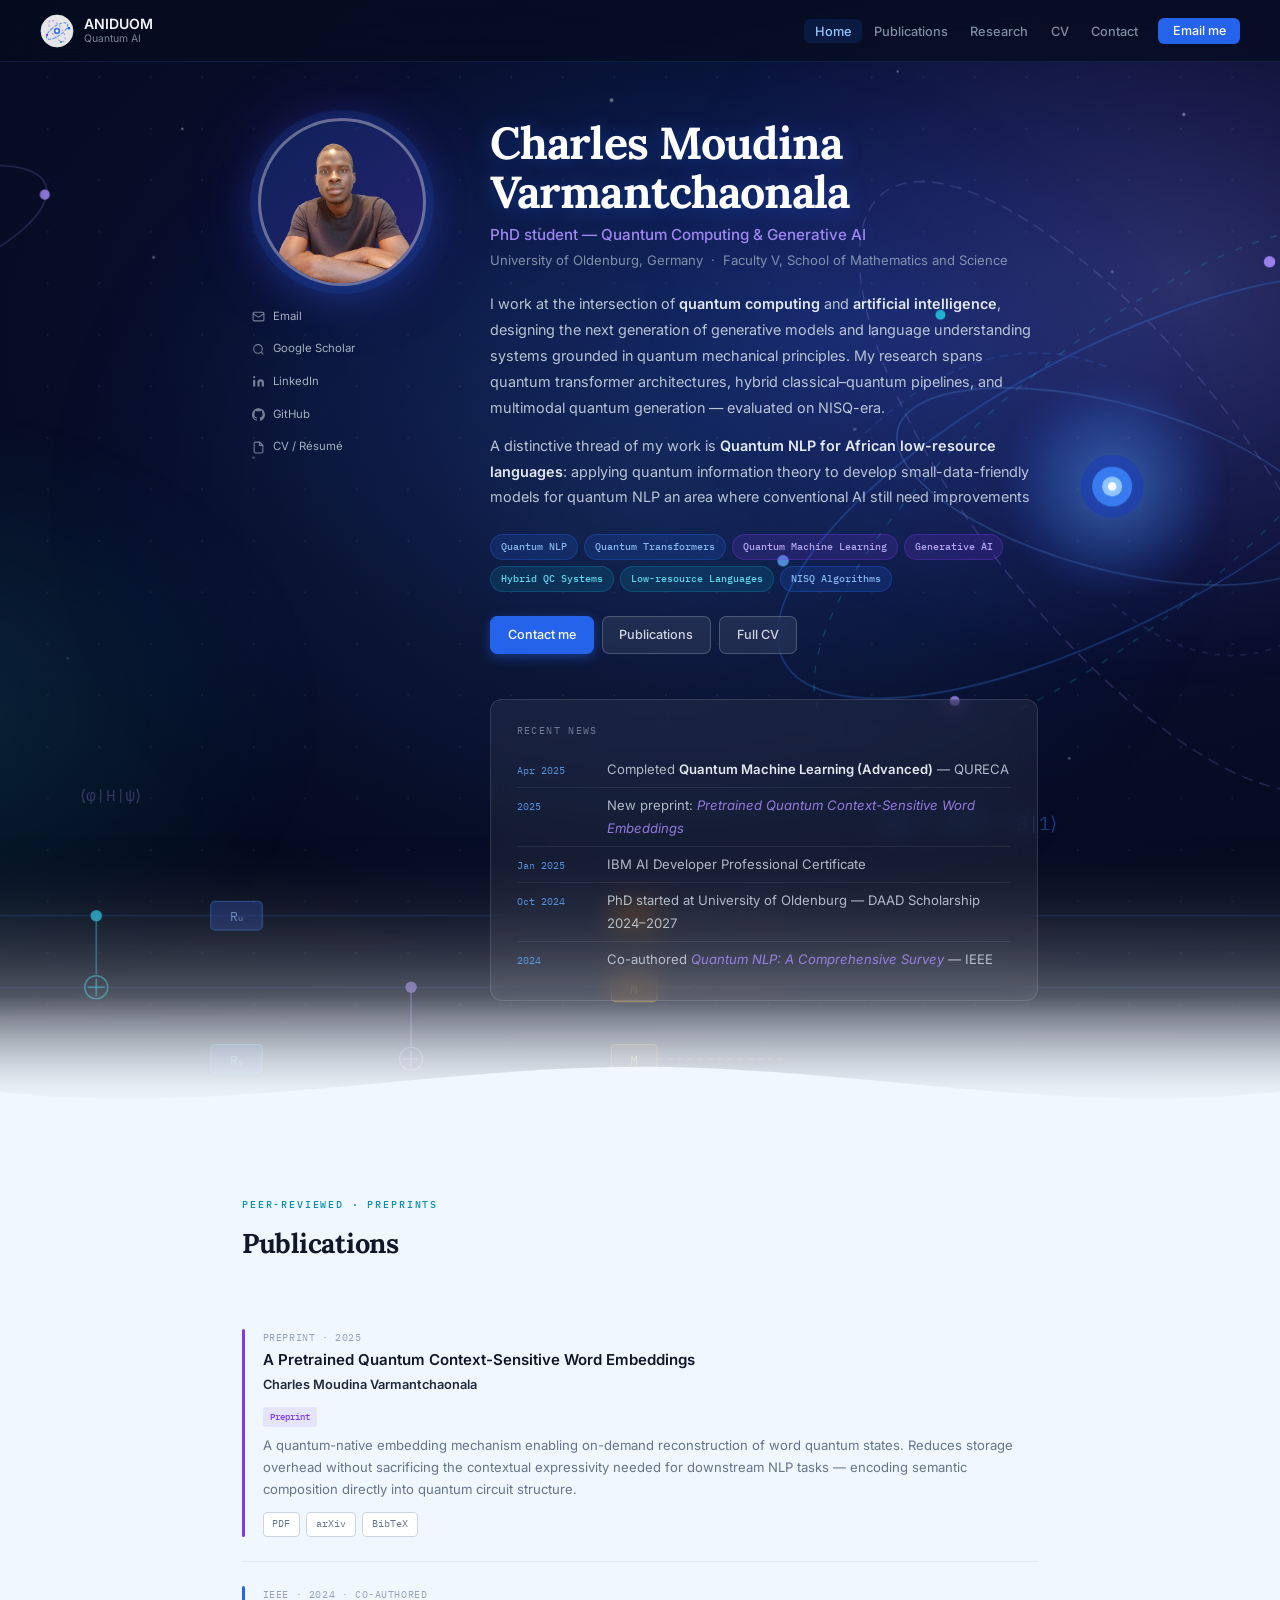
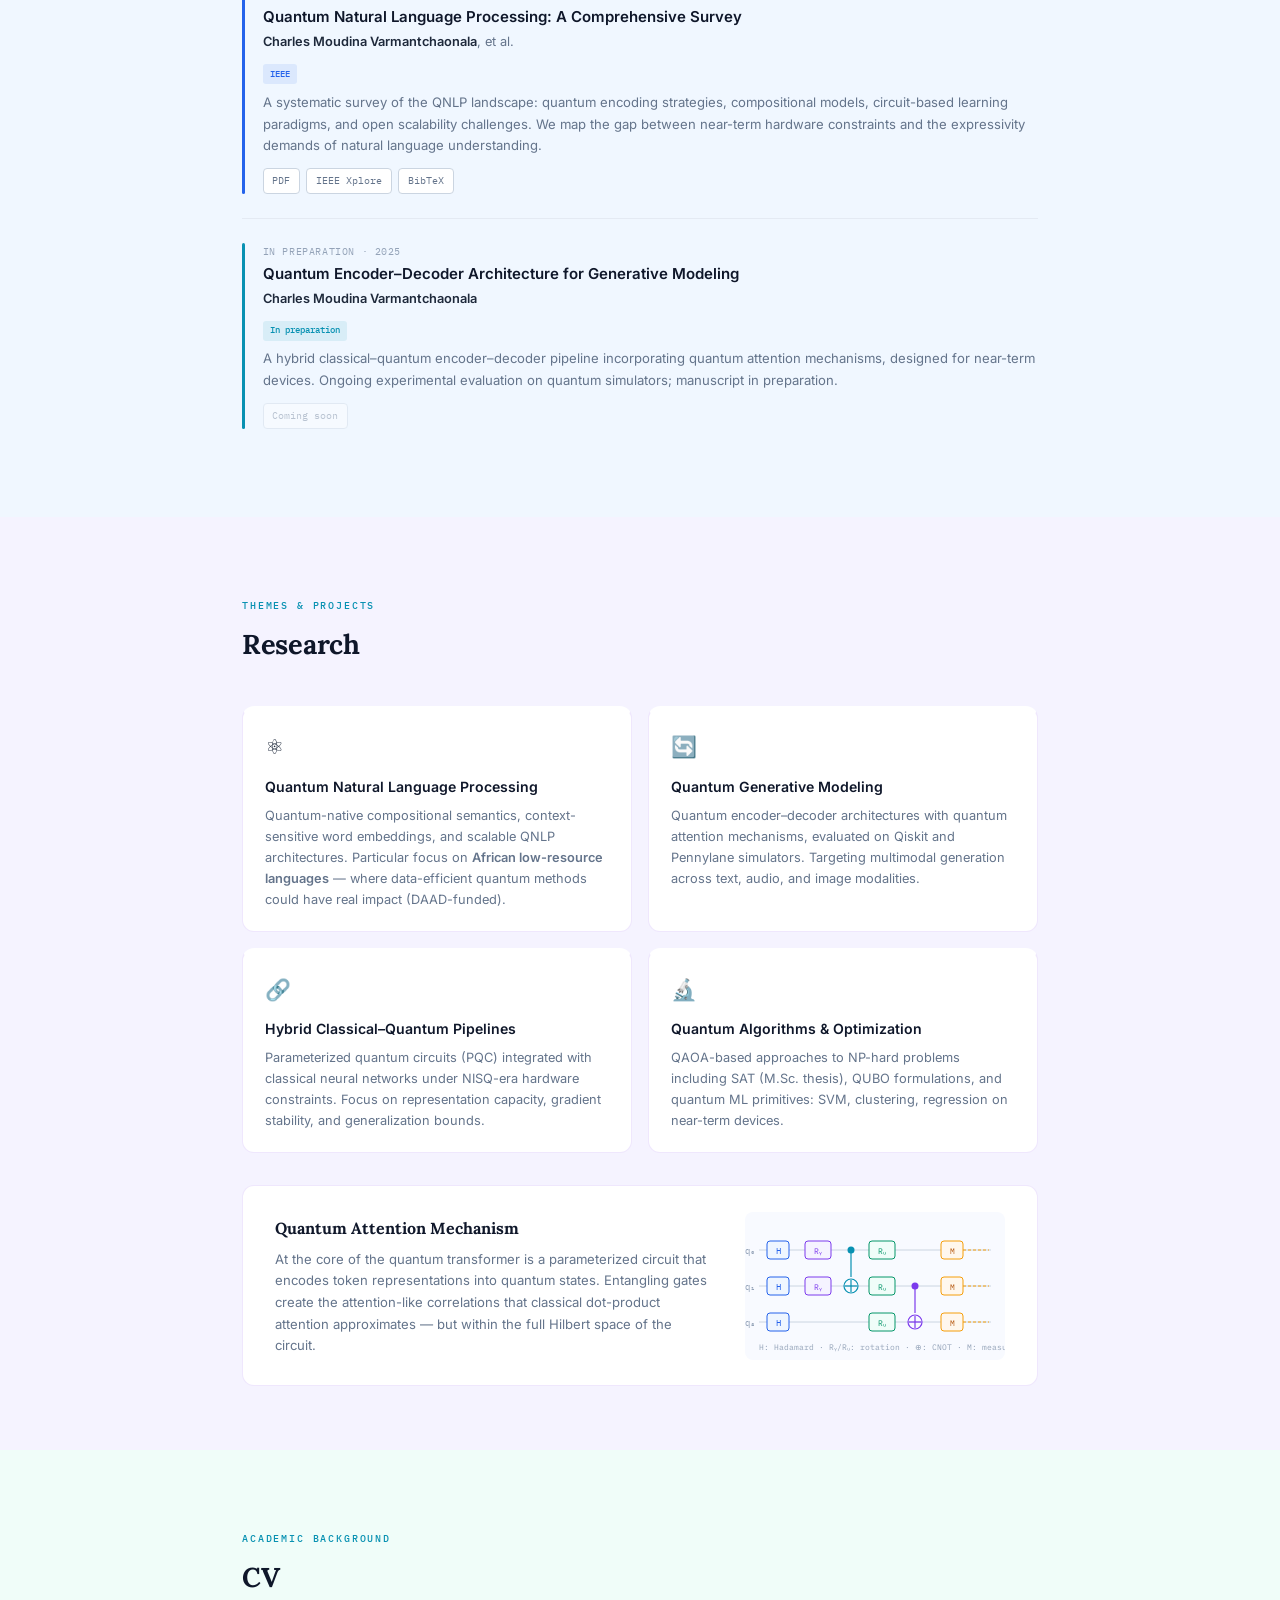
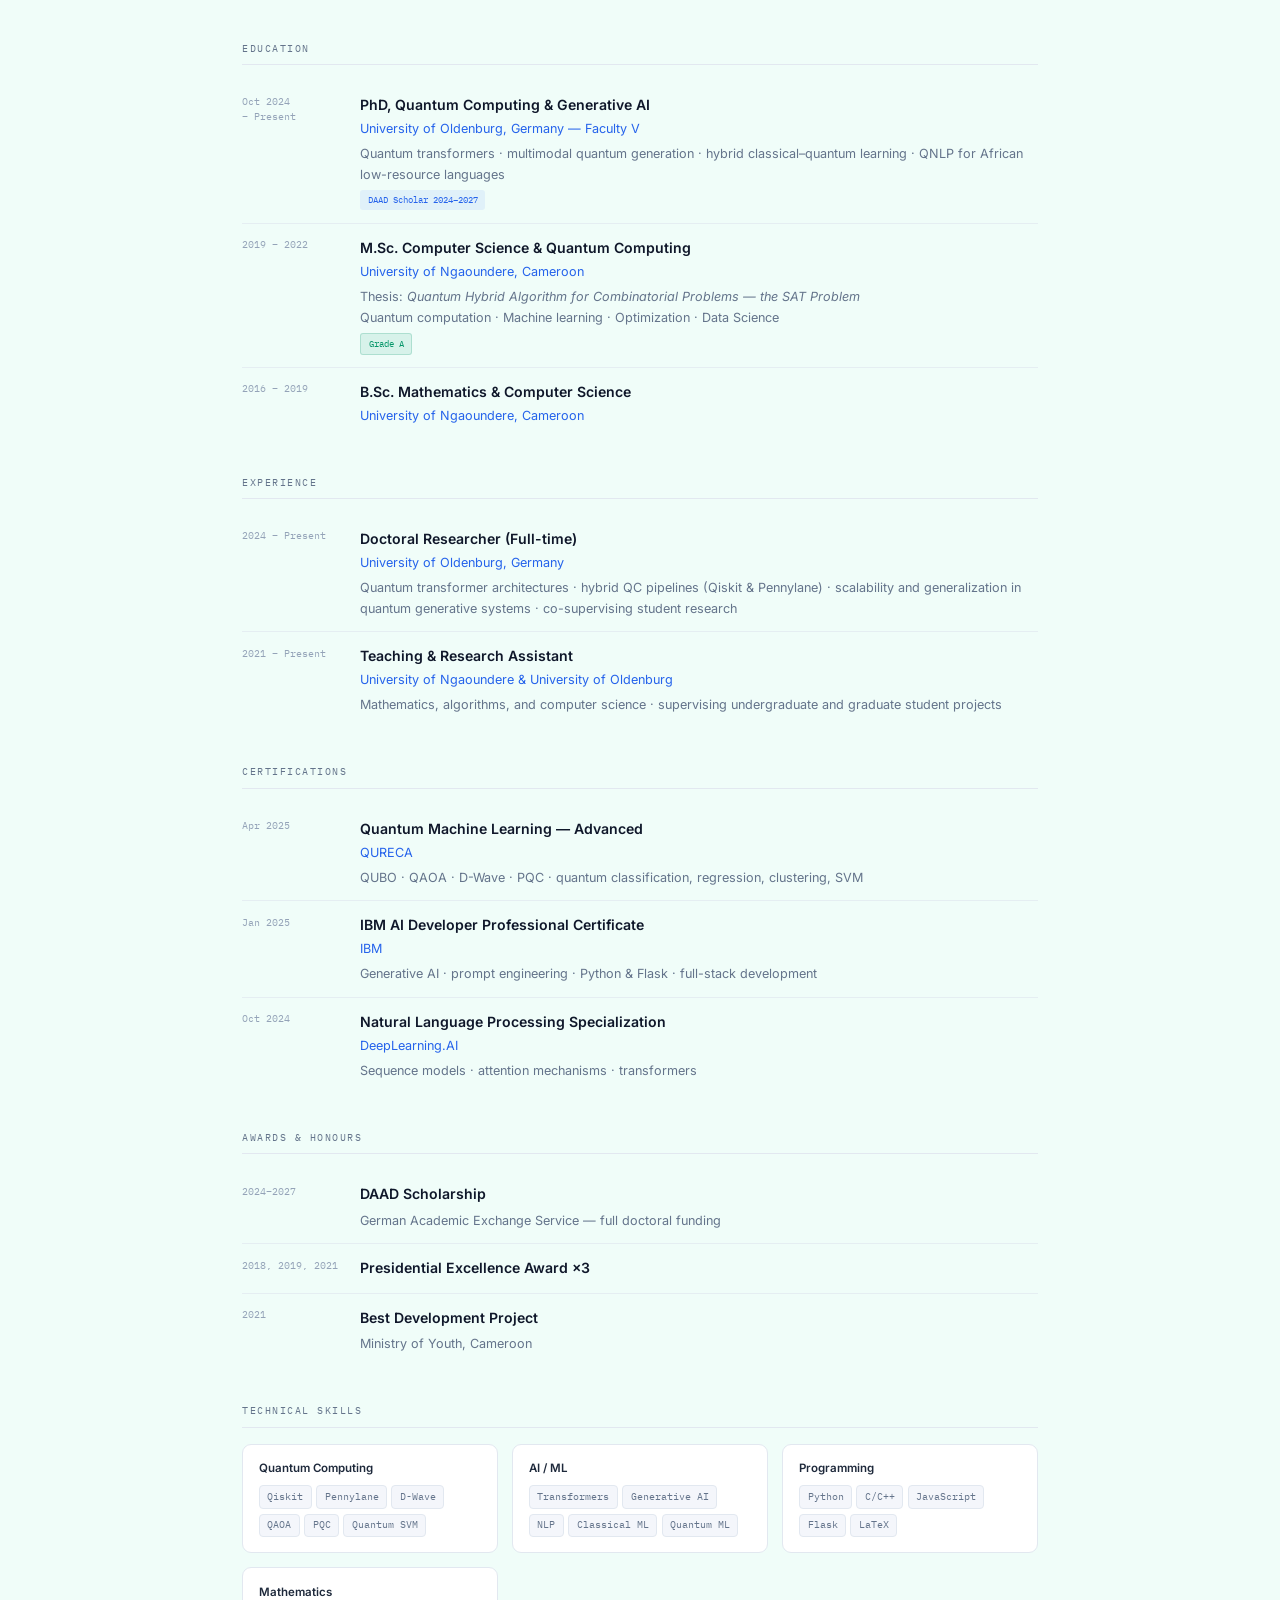
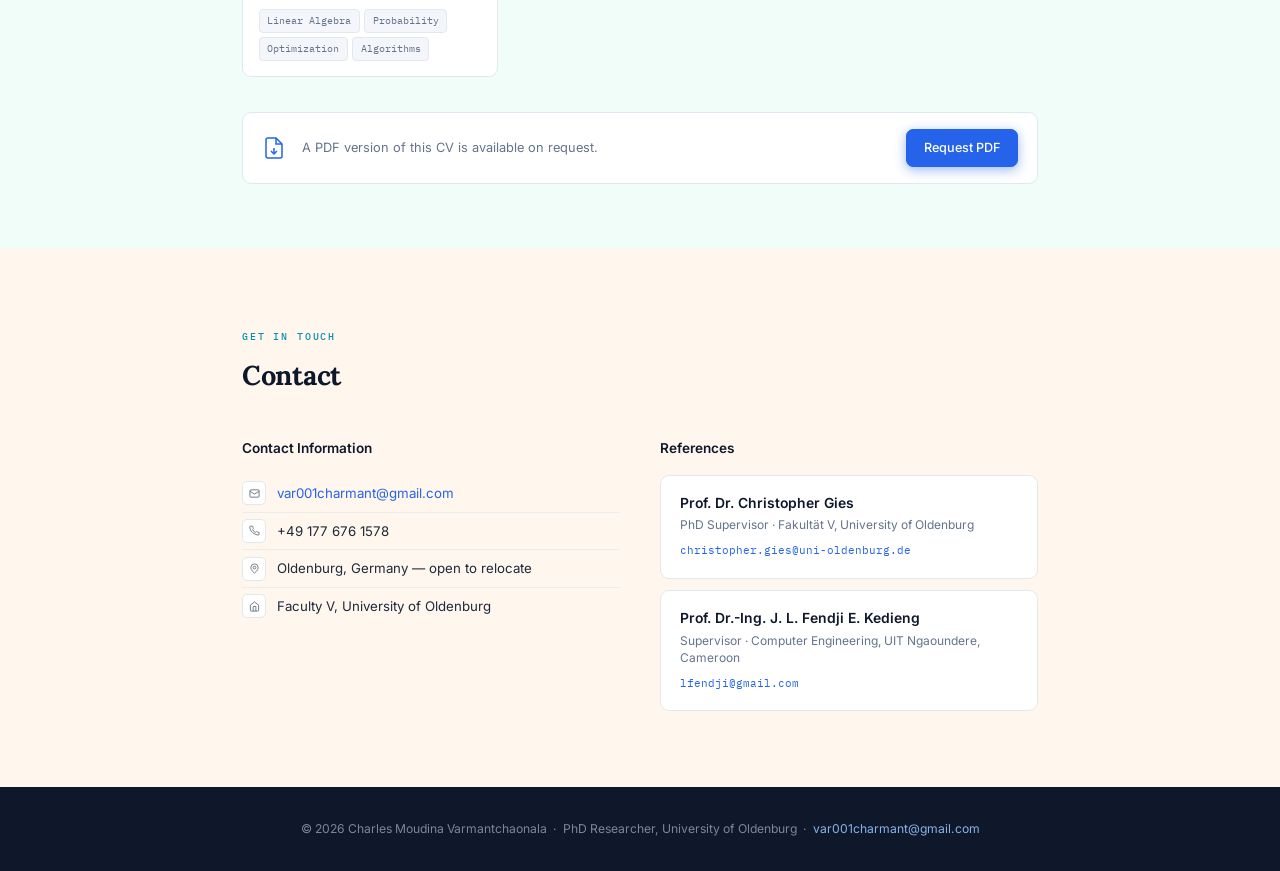
==== commit 38d6bf1e: "Update index.html" ====
--- a/index.html
+++ b/index.html
@@ -359,7 +359,7 @@
       <circle cx="21"   cy="28"   r="1.1" fill="#0891b2"/>
     </svg>
     <div class="nav-id">
-      <b>ANIDUOM++</b>
+      <b>ANIDUOM</b>
       <small>Quantum AI</small>
     </div>
   </a>
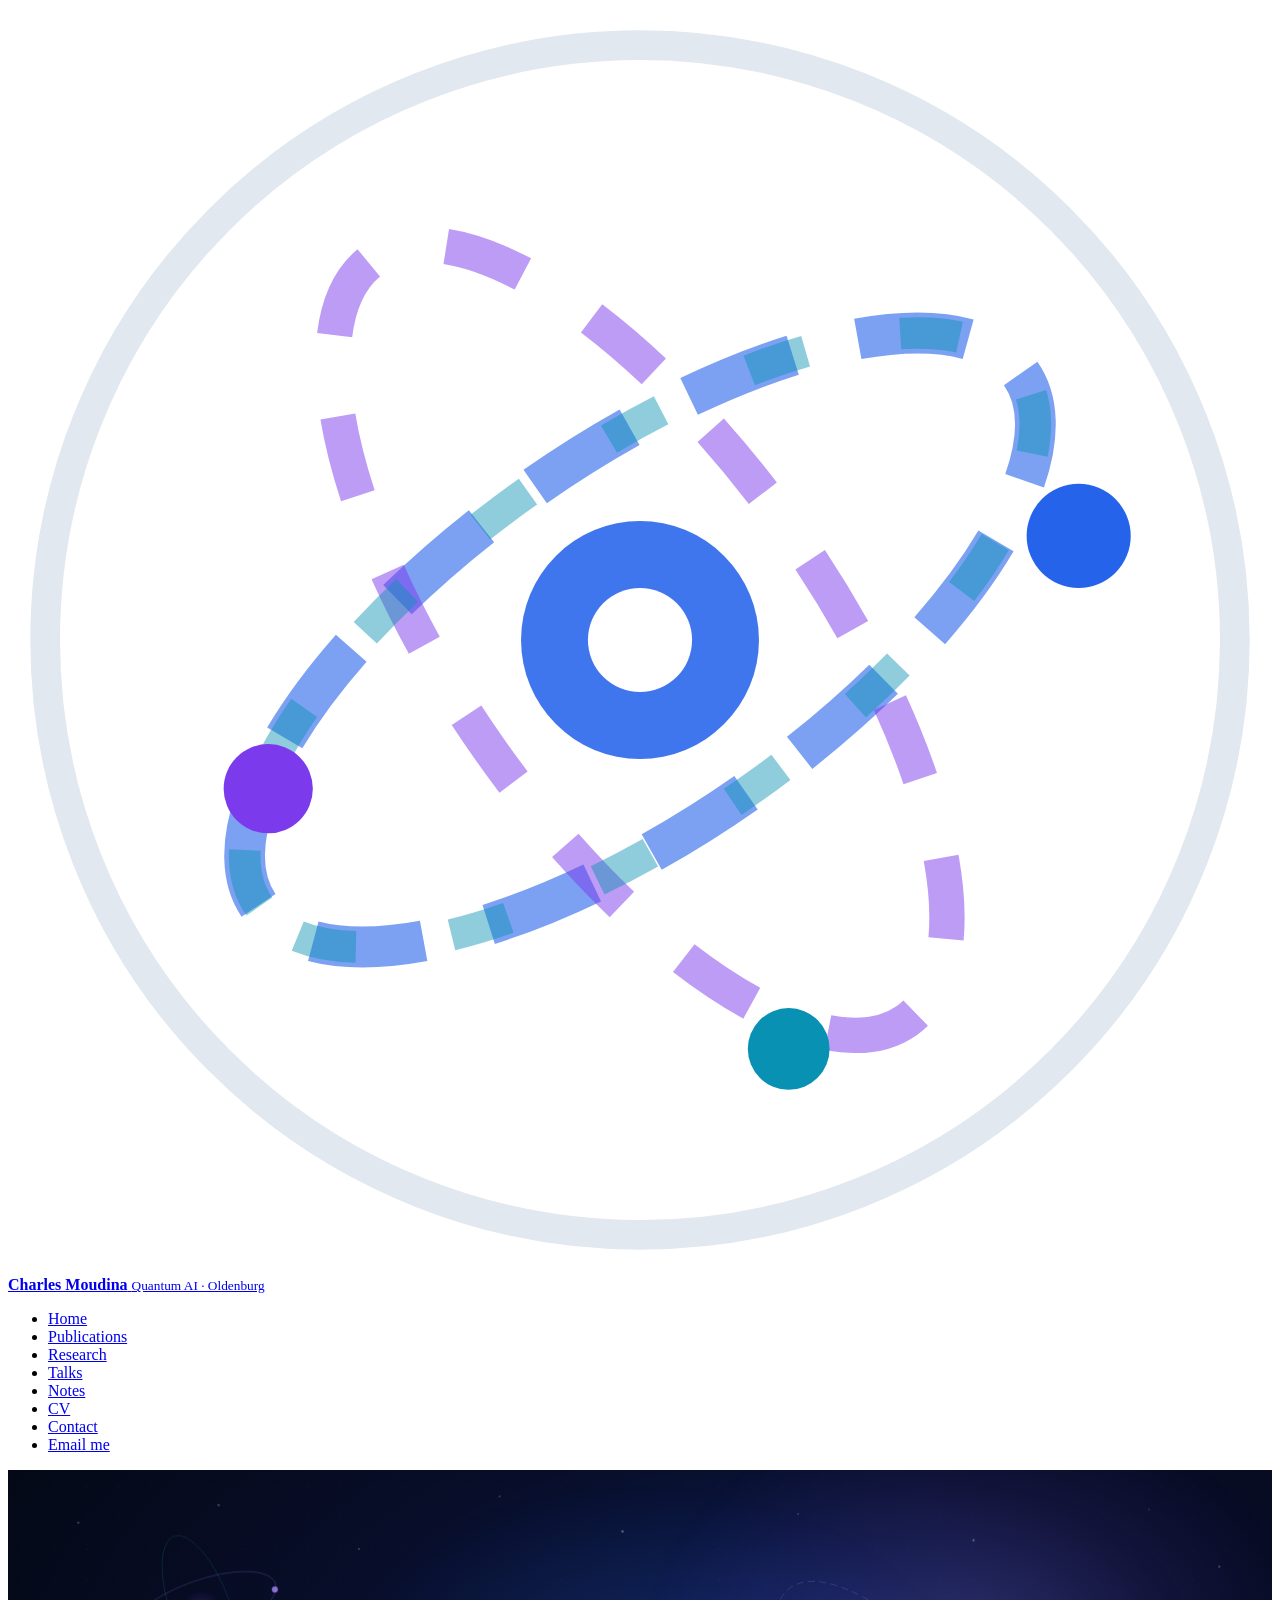
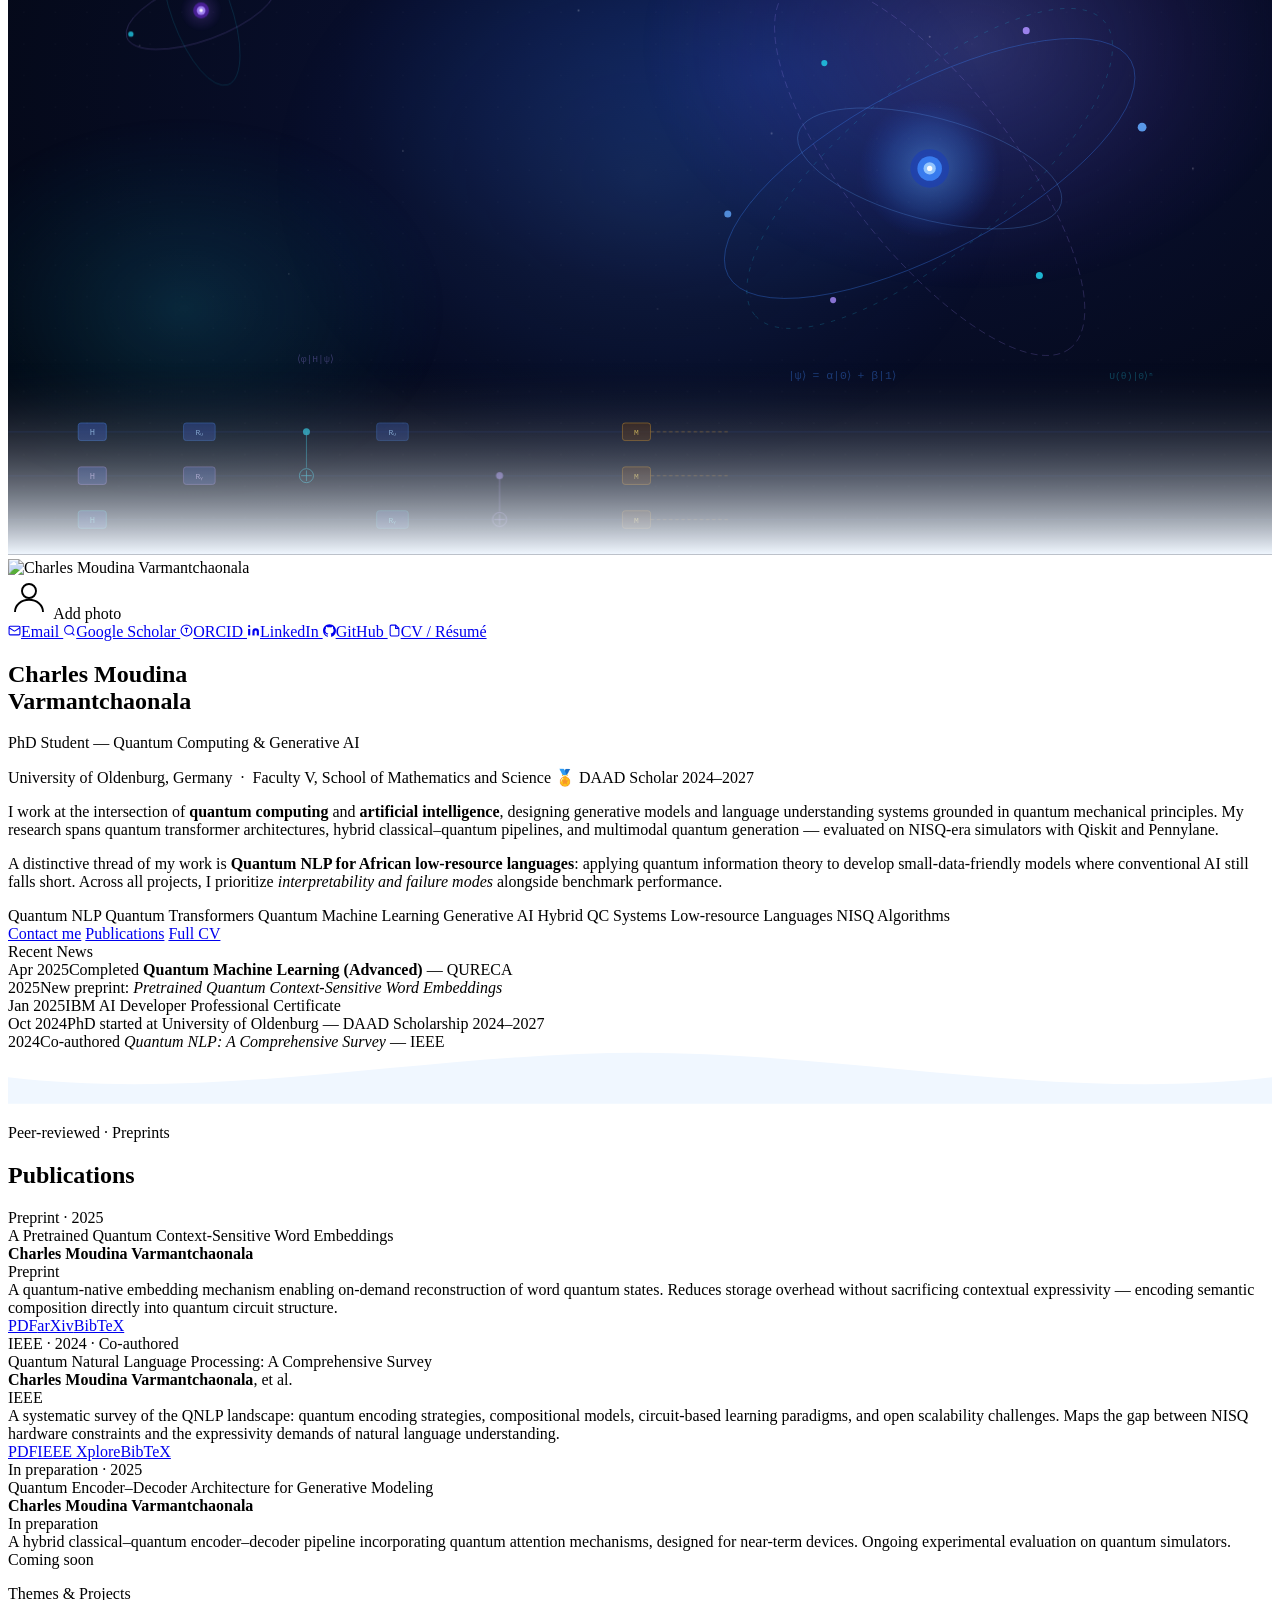
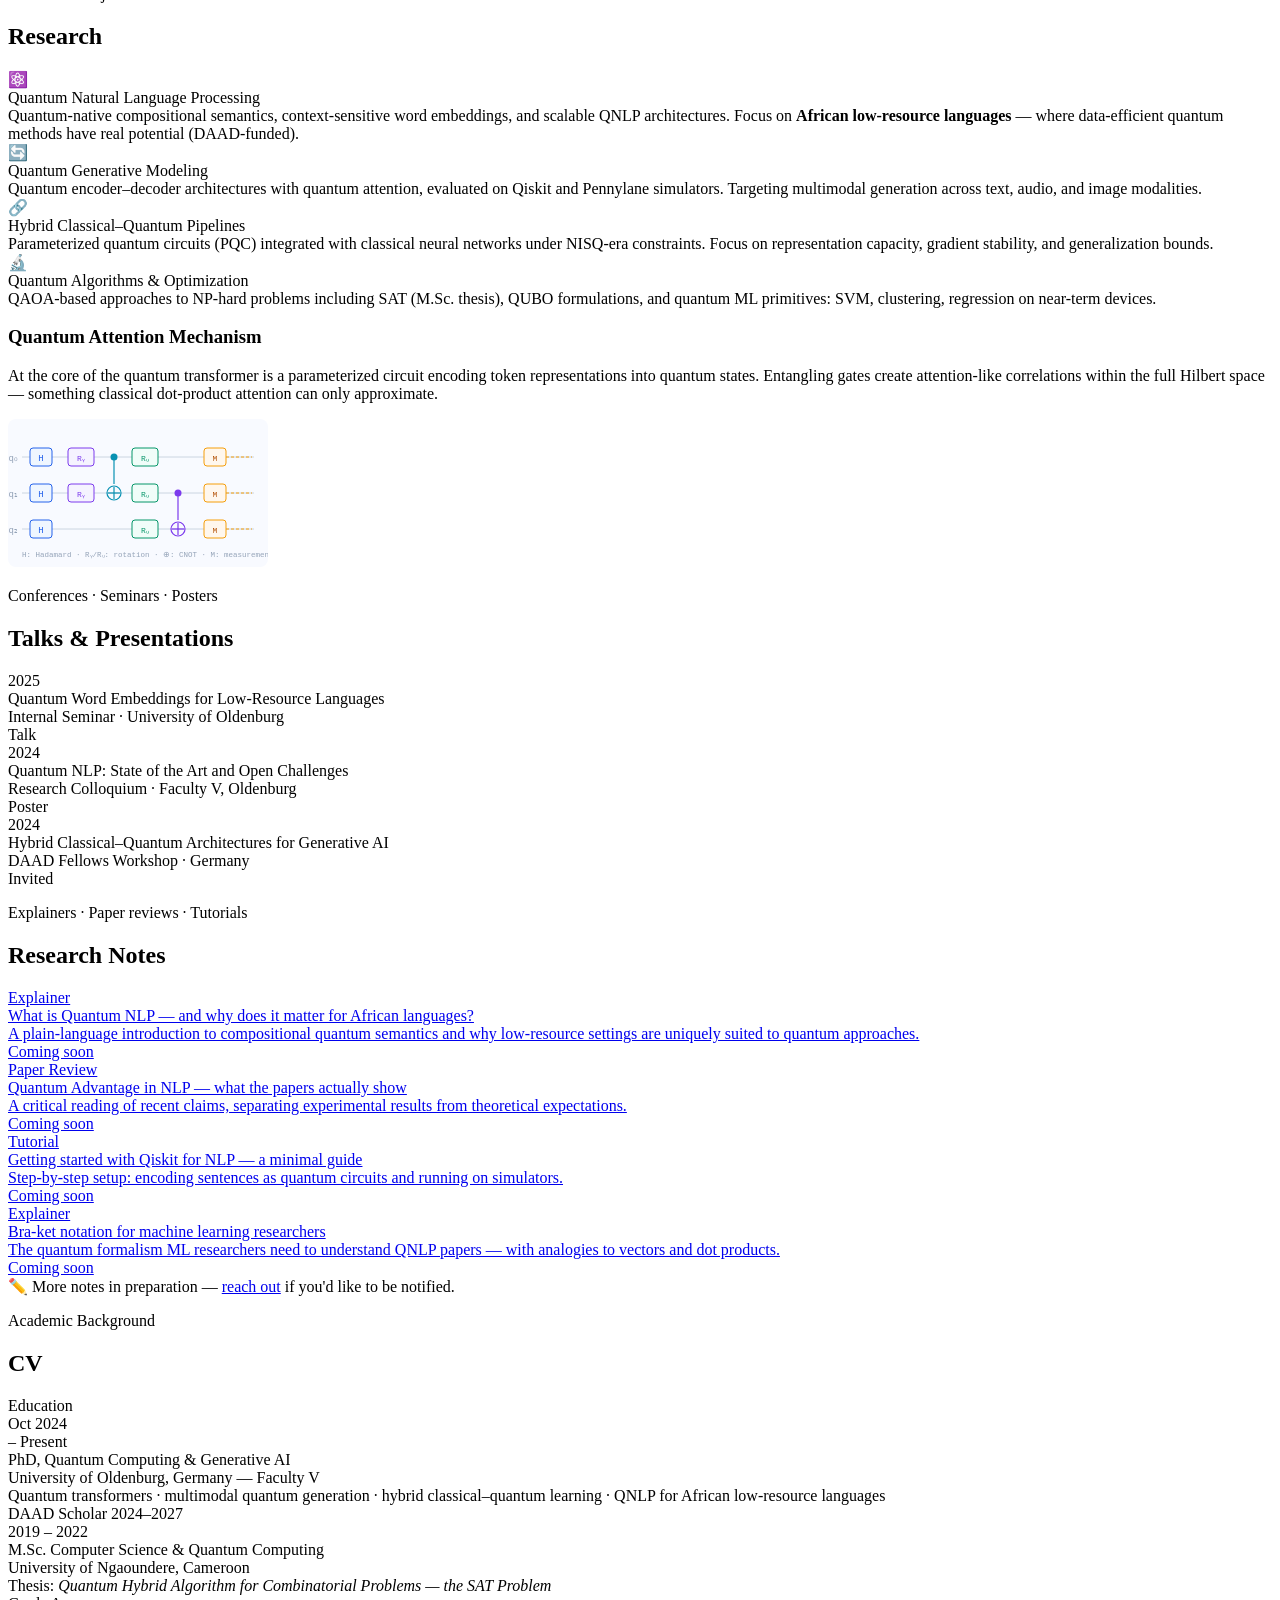
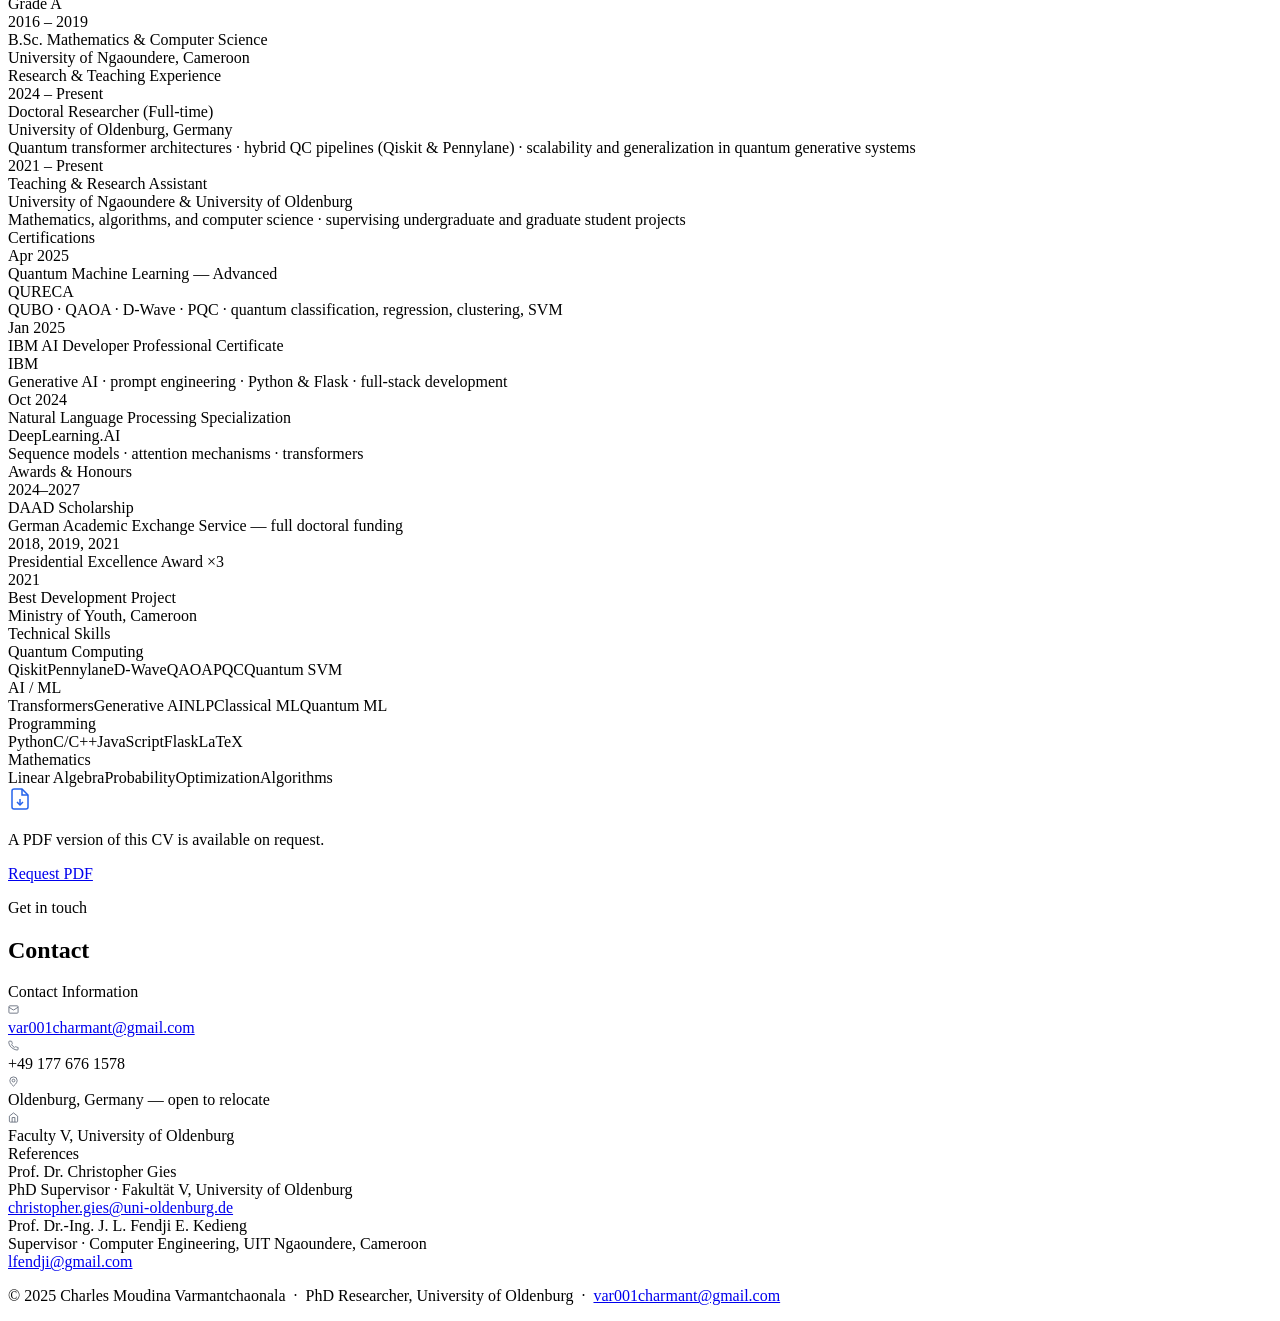
==== commit dfa6d0fd: "Rename index (1).html to index.html" ====
--- a/index.html
+++ b/index.html
@@ -3,353 +3,32 @@
 <head>
   <meta charset="UTF-8"/>
   <meta name="viewport" content="width=device-width, initial-scale=1.0"/>
-  <title>Charles Moudina Varmantchaonala</title>
-  <meta name="description" content="PhD Student in Quantum Generative AI & Quantum NLP at the University of Oldenburg, Germany"/>
+  <title>Charles Moudina Varmantchaonala — Quantum AI Researcher</title>
+  <meta name="description" content="PhD Student in Quantum Generative AI & Quantum NLP at the University of Oldenburg, Germany. DAAD Scholar 2024–2027."/>
+  <meta name="keywords" content="Charles Moudina Varmantchaonala, Quantum NLP, Quantum AI, PhD Oldenburg, DAAD, Quantum Machine Learning"/>
+  <meta name="author" content="Charles Moudina Varmantchaonala"/>
+  <meta property="og:title" content="Charles Moudina Varmantchaonala — Quantum AI Researcher"/>
+  <meta property="og:description" content="PhD Student in Quantum Computing & Generative AI, University of Oldenburg."/>
+  <meta property="og:url" content="https://charles-moudina.netlify.app"/>
+  <meta property="og:type" content="website"/>
   <link rel="preconnect" href="https://fonts.googleapis.com"/>
   <link href="https://fonts.googleapis.com/css2?family=Inter:wght@300;400;500;600&family=IBM+Plex+Mono:wght@400;500&family=Lora:ital,wght@0,600;0,700;1,500&display=swap" rel="stylesheet"/>
-  <style>
-  :root{
-    --bg:#f4f6fb;
-    --hero-bg:#eef2ff;
-    --surface:#ffffff;
-    --surface2:#f8faff;
-    --border:#e2e8f0;
-    --border2:#cbd5e1;
-    --text:#1e293b;
-    --muted:#64748b;
-    --light:#94a3b8;
-    --a:#2563eb;
-    --a-h:#1d4ed8;
-    --teal:#0891b2;
-    --violet:#7c3aed;
-    --green:#059669;
-    --heading:#0f172a;
-    --nav:62px;
-    /* Section tints */
-    --s-pub:#f0f7ff;
-    --s-res:#f5f3ff;
-    --s-cv:#f0fdf9;
-    --s-con:#fff7ed;
-  }
-  *{margin:0;padding:0;box-sizing:border-box;}
-  html{scroll-behavior:smooth;}
-  body{background:var(--bg);color:var(--text);font-family:'Inter',system-ui,sans-serif;font-size:15px;line-height:1.72;overflow-x:hidden;}
-  a{color:var(--a);text-decoration:none;}
-  a:hover{color:var(--a-h);text-decoration:underline;}
-  strong{font-weight:600;}
-  em{font-style:italic;}
-
-  /* ── NAV ── */
-  nav{
-    position:fixed;top:0;left:0;right:0;z-index:300;
-    height:var(--nav);
-    display:flex;align-items:center;justify-content:space-between;
-    padding:0 2.5rem;
-    background:rgba(6,13,31,0.75);
-    backdrop-filter:blur(16px);
-    border-bottom:1px solid rgba(59,130,246,0.15);
-    transition:background .3s,border-color .3s;
-  }
-  nav.scrolled{background:rgba(238,242,255,0.96);border-bottom-color:rgba(148,163,184,0.25);}
-  .nav-id b{font-size:0.88rem;font-weight:600;color:#f1f5f9;}
-  .nav-id small{display:block;font-size:0.65rem;color:rgba(148,163,184,0.8);}
-  nav.scrolled .nav-id b{color:var(--heading);}
-  nav.scrolled .nav-id small{color:var(--muted);}
-  .nav-menu a{font-size:0.8rem;font-weight:500;color:rgba(148,163,184,0.85);padding:0.3rem 0.65rem;border-radius:6px;transition:all .15s;text-decoration:none;}
-  .nav-menu a:hover,.nav-menu a.on{color:#93c5fd;background:rgba(37,99,235,0.15);}
-  nav.scrolled .nav-menu a{color:var(--muted);}
-  nav.scrolled .nav-menu a:hover,nav.scrolled .nav-menu a.on{color:var(--a);background:rgba(37,99,235,0.08);}
-  .nav-brand{display:flex;align-items:center;gap:0.65rem;text-decoration:none;}
-  .qlogo{width:34px;height:34px;flex-shrink:0;}
-  .nav-id{line-height:1.2;}
-  .nav-menu{display:flex;align-items:center;gap:0.1rem;list-style:none;}
-  .nav-cta{margin-left:0.5rem;padding:0.32rem 0.9rem !important;background:var(--a) !important;color:#fff !important;border-radius:6px !important;font-size:0.78rem !important;}
-  .nav-cta:hover{background:var(--a-h) !important;color:#fff !important;}
-  .burger{display:none;cursor:pointer;flex-direction:column;gap:5px;}
-  .burger span{display:block;width:20px;height:1.5px;background:var(--text);border-radius:2px;}
-
-  /* ── LAYOUT ── */
-  .wrap{max-width:860px;margin:0 auto;padding:0 2rem;}
-  section{padding:5rem 0 4rem;}
-
-  .sh{margin-bottom:2.4rem;}
-  .sh-eye{font-family:'IBM Plex Mono',monospace;font-size:0.64rem;font-weight:500;letter-spacing:0.18em;text-transform:uppercase;color:var(--teal);margin-bottom:0.4rem;}
-  .sh-title{font-family:'Lora',Georgia,serif;font-size:1.7rem;font-weight:700;color:var(--heading);letter-spacing:-0.01em;}
-
-  /* ═══════════════════════════════════════
-     HERO / HOME — full-bleed quantum bg
-  ═══════════════════════════════════════ */
-  #home{
-    position:relative;
-    overflow:hidden;
-    padding:0;
-    /* deep dark quantum canvas */
-    background:#060d1f;
-    border:none;
-  }
-
-  /* The SVG background fills the whole hero */
-  .hero-bg-svg{
-    position:absolute;inset:0;width:100%;height:100%;
-    object-fit:cover;pointer-events:none;
-  }
-
-  /* Soft bottom fade so hero bleeds into next section */
-  #home::after{
-    content:'';position:absolute;bottom:0;left:0;right:0;height:120px;
-    background:linear-gradient(to bottom, transparent, #f0f7ff);
-    pointer-events:none;z-index:2;
-  }
-
-  /* Content layer sits above SVG */
-  .home-content{
-    position:relative;z-index:3;
-    padding-top:calc(var(--nav) + 3.5rem);
-    padding-bottom:4rem;
-  }
-
-  /* ── Profile card: glass panel ── */
-  .home-inner{
-    display:grid;
-    grid-template-columns:200px 1fr;
-    gap:3rem;
-    align-items:flex-start;
-  }
-
-  .photo-col{display:flex;flex-direction:column;align-items:center;gap:1rem;}
-
-  .photo-ring{
-    width:168px;height:168px;border-radius:50%;
-    background:linear-gradient(135deg,rgba(37,99,235,0.25),rgba(124,58,237,0.25));
-    border:3px solid rgba(255,255,255,0.35);
-    box-shadow:
-      0 0 0 8px rgba(37,99,235,0.12),
-      0 8px 40px rgba(37,99,235,0.35),
-      0 0 80px rgba(124,58,237,0.2);
-    display:flex;align-items:center;justify-content:center;overflow:hidden;flex-shrink:0;
-  }
-  #profile-photo{width:100%;height:100%;object-fit:cover;display:none;}
-  .photo-ph{display:flex;flex-direction:column;align-items:center;gap:0.5rem;color:rgba(255,255,255,0.35);font-size:0.6rem;font-family:'IBM Plex Mono',monospace;text-align:center;padding:0.8rem;}
-  .photo-ph svg{opacity:0.4;}
-
-  .social-col{display:flex;flex-direction:column;gap:0.22rem;width:100%;}
-  .social-link{
-    display:flex;align-items:center;gap:0.5rem;
-    font-size:0.71rem;color:rgba(203,213,225,0.8);
-    padding:0.3rem 0.6rem;border-radius:6px;
-    transition:all .15s;text-decoration:none;
-  }
-  .social-link:hover{
-    color:#fff;background:rgba(255,255,255,0.1);
-    text-decoration:none;
-  }
-  .social-link svg{flex-shrink:0;opacity:0.7;}
-
-  /* Bio column — text on dark bg */
-  .bio-col{}
-  .bio-name{
-    font-family:'Lora',Georgia,serif;
-    font-size:clamp(1.9rem,4vw,2.8rem);
-    font-weight:700;color:#ffffff;
-    line-height:1.1;letter-spacing:-0.02em;margin-bottom:0.35rem;
-    text-shadow:0 2px 20px rgba(37,99,235,0.4);
-  }
-  .bio-role{font-size:0.95rem;font-weight:500;color:rgba(167,139,250,0.95);margin-bottom:0.1rem;}
-  .bio-inst{font-size:0.82rem;color:rgba(148,163,184,0.85);margin-bottom:1.3rem;line-height:1.55;}
-
-  .daad-badge{
-    display:inline-flex;align-items:center;gap:0.3rem;
-    font-family:'IBM Plex Mono',monospace;font-size:0.61rem;font-weight:500;
-    padding:0.18rem 0.6rem;border-radius:20px;
-    background:rgba(37,99,235,0.22);color:rgba(147,197,253,0.95);
-    border:1px solid rgba(37,99,235,0.4);
-    margin-left:0.4rem;vertical-align:middle;
-  }
-
-  .bio-text{font-size:0.9rem;color:rgba(203,213,225,0.9);line-height:1.8;margin-bottom:1.5rem;max-width:560px;}
-  .bio-text p+p{margin-top:0.75rem;}
-  .bio-text strong{color:#e2e8f0;font-weight:600;}
-  .bio-text em{color:rgba(167,139,250,0.9);font-style:italic;}
-
-  .itags{display:flex;flex-wrap:wrap;gap:0.38rem;margin-bottom:1.5rem;}
-  .itag{font-family:'IBM Plex Mono',monospace;font-size:0.61rem;font-weight:500;padding:0.22rem 0.62rem;border-radius:20px;background:rgba(37,99,235,0.18);color:rgba(147,197,253,0.9);border:1px solid rgba(37,99,235,0.3);}
-  .itag.v{background:rgba(124,58,237,0.18);color:rgba(196,181,253,0.9);border-color:rgba(124,58,237,0.3);}
-  .itag.t{background:rgba(8,145,178,0.18);color:rgba(103,232,249,0.9);border-color:rgba(8,145,178,0.3);}
-
-  .bio-actions{display:flex;flex-wrap:wrap;gap:0.5rem;}
-  .btn{
-    display:inline-flex;align-items:center;gap:0.35rem;
-    font-size:0.79rem;font-weight:500;
-    padding:0.45rem 1.05rem;border-radius:7px;
-    border:1px solid rgba(255,255,255,0.2);
-    color:rgba(226,232,240,0.9);
-    background:rgba(255,255,255,0.08);
-    backdrop-filter:blur(8px);
-    text-decoration:none;transition:all .18s;
-  }
-  .btn:hover{border-color:rgba(255,255,255,0.45);color:#fff;background:rgba(255,255,255,0.14);text-decoration:none;}
-  .btn-p{
-    background:var(--a);color:#fff;border-color:var(--a);
-    backdrop-filter:none;
-    box-shadow:0 3px 12px rgba(37,99,235,0.45);
-  }
-  .btn-p:hover{background:var(--a-h);border-color:var(--a-h);}
-
-  /* News — glassmorphism card */
-  .news-block{
-    margin-top:2.8rem;padding:1.4rem 1.6rem;
-    background:rgba(255,255,255,0.06);
-    backdrop-filter:blur(12px);
-    border:1px solid rgba(255,255,255,0.12);
-    border-radius:12px;
-  }
-  .news-label{font-family:'IBM Plex Mono',monospace;font-size:0.62rem;letter-spacing:0.14em;text-transform:uppercase;color:rgba(148,163,184,0.7);margin-bottom:0.75rem;}
-  .news-item{display:flex;gap:1rem;font-size:0.82rem;padding:0.4rem 0;border-bottom:1px solid rgba(255,255,255,0.07);align-items:baseline;color:rgba(203,213,225,0.85);}
-  .news-item:last-child{border-bottom:none;}
-  .news-item strong{color:#e2e8f0;}
-  .news-item em{color:rgba(167,139,250,0.85);font-style:italic;}
-  .ndate{font-family:'IBM Plex Mono',monospace;font-size:0.62rem;color:rgba(96,165,250,0.85);white-space:nowrap;min-width:74px;flex-shrink:0;}
-
-  /* wave divider at bottom of hero */
-  .hero-wave{display:block;width:100%;margin-bottom:-2px;position:relative;z-index:3;}
-
-  /* ═══════════════════════════
-     PUBLICATIONS  (blue tint)
-  ═══════════════════════════ */
-  #publications{background:var(--s-pub);position:relative;}
-
-  .pub-item{display:grid;grid-template-columns:3px 1fr;gap:0 1.1rem;padding:1.5rem 0;border-bottom:1px solid rgba(226,232,240,0.8);}
-  .pub-item:last-child{border-bottom:none;}
-  .pub-bar{border-radius:2px;align-self:stretch;}
-  .pub-bar.ieee{background:var(--a);}
-  .pub-bar.pre{background:var(--violet);}
-  .pub-bar.wip{background:var(--teal);}
-
-  .pub-meta{font-family:'IBM Plex Mono',monospace;font-size:0.62rem;color:var(--light);letter-spacing:0.06em;text-transform:uppercase;margin-bottom:0.2rem;}
-  .pub-title{font-weight:600;font-size:0.94rem;color:var(--heading);line-height:1.45;margin-bottom:0.2rem;}
-  .pub-authors{font-size:0.8rem;color:var(--muted);margin-bottom:0.35rem;}
-  .pub-authors strong{color:var(--text);}
-  .vbadge{display:inline-block;font-family:'IBM Plex Mono',monospace;font-size:0.59rem;font-weight:500;padding:0.12rem 0.45rem;border-radius:3px;margin-right:0.4rem;}
-  .vb-ieee{background:rgba(37,99,235,0.1);color:var(--a);}
-  .vb-pre{background:rgba(124,58,237,0.1);color:var(--violet);}
-  .vb-wip{background:rgba(8,145,178,0.1);color:var(--teal);}
-  .pub-abs{font-size:0.82rem;color:var(--muted);line-height:1.66;margin-top:0.45rem;}
-  .pub-links{display:flex;flex-wrap:wrap;gap:0.38rem;margin-top:0.7rem;}
-  .plink{font-family:'IBM Plex Mono',monospace;font-size:0.64rem;padding:0.18rem 0.55rem;border:1px solid var(--border2);border-radius:4px;color:var(--muted);text-decoration:none;background:var(--surface);transition:all .15s;}
-  .plink:hover{color:var(--a);border-color:var(--a);text-decoration:none;}
-  .plink.dim{opacity:0.4;cursor:default;pointer-events:none;}
-
-  /* ═══════════════════════════
-     RESEARCH  (violet tint)
-  ═══════════════════════════ */
-  #research{background:var(--s-res);position:relative;}
-
-  .research-grid{display:grid;grid-template-columns:1fr 1fr;gap:1rem;}
-  .rcard{
-    background:var(--surface);border:1px solid rgba(124,58,237,0.12);
-    border-radius:12px;padding:1.3rem 1.4rem;
-    border-top:3px solid transparent;
-    transition:border-color .2s,box-shadow .2s,transform .2s;
-    position:relative;overflow:hidden;
-  }
-  .rcard::before{
-    content:'';position:absolute;top:0;left:0;right:0;height:3px;
-    background:linear-gradient(90deg,var(--a),var(--violet));
-    opacity:0;transition:opacity .2s;
-  }
-  .rcard:hover{box-shadow:0 4px 20px rgba(124,58,237,0.1);transform:translateY(-2px);}
-  .rcard:hover::before{opacity:1;}
-  .rcard-icon{font-size:1.3rem;margin-bottom:0.6rem;display:block;}
-  .rcard-name{font-weight:600;font-size:0.88rem;color:var(--heading);margin-bottom:0.35rem;}
-  .rcard-desc{font-size:0.8rem;color:var(--muted);line-height:1.65;}
-
-  /* Quantum illustration panel */
-  .research-visual{
-    margin-top:2rem;
-    background:var(--surface);border:1px solid rgba(124,58,237,0.12);
-    border-radius:12px;padding:1.6rem 2rem;
-    display:flex;align-items:center;gap:2rem;
-  }
-  .research-visual-text{flex:1;}
-  .research-visual-text h3{font-family:'Lora',Georgia,serif;font-size:1rem;font-weight:700;color:var(--heading);margin-bottom:0.4rem;}
-  .research-visual-text p{font-size:0.82rem;color:var(--muted);line-height:1.65;}
-  .research-visual svg{flex-shrink:0;}
-
-  /* ═══════════════════════════
-     CV  (green tint)
-  ═══════════════════════════ */
-  #cv{background:var(--s-cv);}
-
-  .cv-section{margin-bottom:2.2rem;}
-  .cv-section-label{font-family:'IBM Plex Mono',monospace;font-size:0.63rem;letter-spacing:0.15em;text-transform:uppercase;color:var(--muted);border-bottom:1px solid var(--border);padding-bottom:0.45rem;margin-bottom:1rem;}
-  .cv-row{display:grid;grid-template-columns:96px 1fr;gap:0 1.4rem;padding:0.75rem 0;border-bottom:1px solid rgba(226,232,240,0.7);}
-  .cv-row:last-child{border-bottom:none;}
-  .cv-yr{font-family:'IBM Plex Mono',monospace;font-size:0.63rem;color:var(--light);padding-top:0.15rem;line-height:1.4;}
-  .cv-deg{font-weight:600;font-size:0.88rem;color:var(--heading);}
-  .cv-inst{font-size:0.79rem;color:var(--a);margin-top:0.05rem;}
-  .cv-detail{font-size:0.79rem;color:var(--muted);margin-top:0.28rem;line-height:1.62;}
-  .badge{display:inline-block;font-family:'IBM Plex Mono',monospace;font-size:0.58rem;padding:0.12rem 0.45rem;border-radius:3px;margin-top:0.3rem;}
-  .badge-g{background:rgba(5,150,105,0.1);color:var(--green);border:1px solid rgba(5,150,105,0.2);}
-  .badge-d{background:rgba(37,99,235,0.08);color:var(--a);}
-
-  .skills-grid{display:grid;grid-template-columns:repeat(auto-fit,minmax(190px,1fr));gap:0.9rem;}
-  .sg{background:var(--surface);border:1px solid var(--border);border-radius:9px;padding:0.9rem 1rem;}
-  .sg-name{font-size:0.72rem;font-weight:600;color:var(--text);margin-bottom:0.4rem;}
-  .sg-chips{display:flex;flex-wrap:wrap;gap:0.28rem;}
-  .chip{font-family:'IBM Plex Mono',monospace;font-size:0.6rem;padding:0.17rem 0.46rem;border-radius:4px;background:var(--bg);border:1px solid var(--border);color:var(--muted);}
-
-  .cv-dl{display:flex;align-items:center;gap:1rem;background:var(--surface);border:1px solid var(--border);border-radius:9px;padding:1rem 1.2rem;margin-top:1.8rem;}
-  .cv-dl p{font-size:0.8rem;color:var(--muted);flex:1;}
-
-  /* ═══════════════════════════
-     CONTACT  (warm tint)
-  ═══════════════════════════ */
-  #contact{background:var(--s-con);}
-
-  .contact-grid{display:grid;grid-template-columns:1fr 1fr;gap:2.5rem;}
-  .cinfo-title{font-weight:600;font-size:0.85rem;color:var(--heading);margin-bottom:0.9rem;}
-  .crow{display:flex;align-items:center;gap:0.7rem;font-size:0.83rem;padding:0.4rem 0;border-bottom:1px solid rgba(226,232,240,0.7);}
-  .crow:last-child{border-bottom:none;}
-  .cico{width:24px;height:24px;border-radius:5px;background:var(--surface);border:1px solid var(--border);display:flex;align-items:center;justify-content:center;flex-shrink:0;}
-  .rcard2{background:var(--surface);border:1px solid var(--border);border-radius:9px;padding:1rem 1.2rem;margin-bottom:0.7rem;}
-  .rname{font-weight:600;font-size:0.87rem;color:var(--heading);}
-  .rtitle{font-size:0.75rem;color:var(--muted);margin-top:0.1rem;line-height:1.4;}
-  .remail{display:inline-block;margin-top:0.45rem;font-family:'IBM Plex Mono',monospace;font-size:0.66rem;color:var(--a);}
-
-  /* ── FOOTER ── */
-  footer{background:var(--heading);padding:2rem 0;text-align:center;}
-  footer p{font-size:0.76rem;color:rgba(148,163,184,0.8);}
-  footer a{color:rgba(147,197,253,0.9);}
-
-  /* ── SCROLL REVEAL ── */
-  .rv{opacity:0;transform:translateY(16px);transition:opacity .5s ease,transform .5s ease;}
-  .rv.in{opacity:1;transform:translateY(0);}
-
-  /* ── RESPONSIVE ── */
-  @media(max-width:680px){
-    nav{padding:0 1.1rem;}
-    .nav-menu{display:none;flex-direction:column;position:absolute;top:var(--nav);left:0;right:0;background:var(--surface);border-bottom:1px solid var(--border);padding:0.8rem 1.1rem;gap:0;}
-    .nav-menu.open{display:flex;}
-    .burger{display:flex;}
-    .home-inner{grid-template-columns:1fr;}
-    .photo-col{flex-direction:row;align-items:center;}
-    .photo-ring{width:88px;height:88px;}
-    .social-col{flex-direction:row;flex-wrap:wrap;}
-    .research-grid,.contact-grid{grid-template-columns:1fr;}
-    .cv-row{grid-template-columns:1fr;}
-    .cv-yr{color:var(--a);}
-    .research-visual{flex-direction:column;}
-  }
-  </style>
+  <link rel="stylesheet" href="css/style.css"/>
+  <link rel="stylesheet" href="css/sections.css"/>
 </head>
 <body>
 
-<!-- ══════ NAV ══════ -->
+<!-- ══════════════════════════════════════
+     NAV
+     To add a menu item: copy a <li> and
+     point href to the matching section id.
+══════════════════════════════════════ -->
 <nav id="topnav">
   <a class="nav-brand" href="#home">
+    <!-- Quantum atom logo -->
     <svg class="qlogo" viewBox="0 0 34 34" fill="none" xmlns="http://www.w3.org/2000/svg">
       <circle cx="17" cy="17" r="16" fill="white" fill-opacity="0.9" stroke="#e2e8f0" stroke-width="0.8"/>
-      <ellipse cx="17" cy="17" rx="12.5" ry="5" stroke="#2563eb" stroke-width="1.1" stroke-dasharray="3 1.8" opacity="0.6" transform="rotate(-35 17 17)"/>
+      <ellipse cx="17" cy="17" rx="12.5" ry="5" stroke="#2563eb" stroke-width="1.1" stroke-dasharray="3 1.8"   opacity="0.6" transform="rotate(-35 17 17)"/>
       <ellipse cx="17" cy="17" rx="12.5" ry="5" stroke="#7c3aed" stroke-width="0.95" stroke-dasharray="2.2 2.2" opacity="0.5" transform="rotate(55 17 17)"/>
       <ellipse cx="17" cy="17" rx="12.5" ry="5" stroke="#0891b2" stroke-width="0.85" stroke-dasharray="1.6 2.6" opacity="0.45" transform="rotate(145 17 17)"/>
       <circle cx="17" cy="17" r="3.2" fill="#2563eb" opacity="0.88"/>
@@ -359,240 +38,181 @@
       <circle cx="21"   cy="28"   r="1.1" fill="#0891b2"/>
     </svg>
     <div class="nav-id">
-      <b>ANIDUOM</b>
-      <small>Quantum AI</small>
+      <b>Charles Moudina</b>
+      <small>Quantum AI · Oldenburg</small>
     </div>
   </a>
+
   <ul class="nav-menu" id="nav-menu">
     <li><a href="#home">Home</a></li>
     <li><a href="#publications">Publications</a></li>
     <li><a href="#research">Research</a></li>
+    <li><a href="#talks">Talks</a></li>
+    <li><a href="#notes">Notes</a></li>
     <li><a href="#cv">CV</a></li>
     <li><a href="#contact">Contact</a></li>
     <li><a href="mailto:var001charmant@gmail.com" class="nav-cta">Email me</a></li>
   </ul>
-  <div class="burger" id="burger"><span></span><span></span><span></span></div>
+
+  <div class="burger" id="burger">
+    <span></span><span></span><span></span>
+  </div>
 </nav>
 
-<!-- ══════ HOME ══════ -->
+<!-- ══════════════════════════════════════
+     SECTIONS
+     Each section lives in sections/
+     Edit each file independently.
+══════════════════════════════════════ -->
+
+<!-- HOME → edit sections/home.html -->
 <section id="home">
-
-  <!-- ════ QUANTUM BACKGROUND SVG ════ -->
   <svg class="hero-bg-svg" viewBox="0 0 1440 780" preserveAspectRatio="xMidYMid slice" xmlns="http://www.w3.org/2000/svg" aria-hidden="true">
     <defs>
-      <!-- Deep space gradient -->
       <radialGradient id="sky" cx="60%" cy="30%" r="75%">
         <stop offset="0%"   stop-color="#0f2460"/>
         <stop offset="45%"  stop-color="#080e2a"/>
         <stop offset="100%" stop-color="#030712"/>
       </radialGradient>
-      <!-- Glow for nucleus -->
       <radialGradient id="gcore" cx="50%" cy="50%" r="50%">
-        <stop offset="0%"  stop-color="#60a5fa" stop-opacity="0.9"/>
-        <stop offset="60%" stop-color="#3b82f6" stop-opacity="0.4"/>
+        <stop offset="0%"   stop-color="#60a5fa" stop-opacity="0.9"/>
+        <stop offset="60%"  stop-color="#3b82f6" stop-opacity="0.4"/>
         <stop offset="100%" stop-color="#1d4ed8" stop-opacity="0"/>
       </radialGradient>
-      <!-- Glow violet -->
       <radialGradient id="gviolet" cx="50%" cy="50%" r="50%">
-        <stop offset="0%"  stop-color="#a78bfa" stop-opacity="0.6"/>
+        <stop offset="0%"   stop-color="#a78bfa" stop-opacity="0.6"/>
         <stop offset="100%" stop-color="#7c3aed" stop-opacity="0"/>
       </radialGradient>
-      <!-- Glow teal -->
       <radialGradient id="gteal" cx="50%" cy="50%" r="50%">
-        <stop offset="0%"  stop-color="#22d3ee" stop-opacity="0.5"/>
+        <stop offset="0%"   stop-color="#22d3ee" stop-opacity="0.5"/>
         <stop offset="100%" stop-color="#0891b2" stop-opacity="0"/>
       </radialGradient>
+      <pattern id="dots" x="0" y="0" width="36" height="36" patternUnits="userSpaceOnUse">
+        <circle cx="18" cy="18" r="0.7" fill="white" opacity="0.08"/>
+      </pattern>
+      <linearGradient id="fade-bottom" x1="0" y1="0" x2="0" y2="1">
+        <stop offset="72%"  stop-color="#060d1f" stop-opacity="0"/>
+        <stop offset="100%" stop-color="#f0f7ff" stop-opacity="1"/>
+      </linearGradient>
     </defs>
-
-    <!-- Sky background -->
     <rect width="1440" height="780" fill="url(#sky)"/>
-
-    <!-- ── Star field ── -->
     <g opacity="0.7">
-      <circle cx="80"  cy="60"  r="1"   fill="white" opacity="0.6"/>
-      <circle cx="240" cy="40"  r="1.2" fill="white" opacity="0.5"/>
-      <circle cx="400" cy="90"  r="0.8" fill="white" opacity="0.7"/>
-      <circle cx="560" cy="30"  r="1"   fill="white" opacity="0.4"/>
-      <circle cx="700" cy="70"  r="1.3" fill="white" opacity="0.6"/>
-      <circle cx="900" cy="50"  r="0.9" fill="white" opacity="0.5"/>
-      <circle cx="1100" cy="80" r="1.1" fill="white" opacity="0.7"/>
-      <circle cx="1300" cy="45" r="0.8" fill="white" opacity="0.5"/>
-      <circle cx="1380" cy="110" r="1"  fill="white" opacity="0.6"/>
+      <circle cx="80"   cy="60"  r="1"   fill="white" opacity="0.6"/>
+      <circle cx="240"  cy="40"  r="1.2" fill="white" opacity="0.5"/>
+      <circle cx="400"  cy="90"  r="0.8" fill="white" opacity="0.7"/>
+      <circle cx="560"  cy="30"  r="1"   fill="white" opacity="0.4"/>
+      <circle cx="700"  cy="70"  r="1.3" fill="white" opacity="0.6"/>
+      <circle cx="900"  cy="50"  r="0.9" fill="white" opacity="0.5"/>
+      <circle cx="1100" cy="80"  r="1.1" fill="white" opacity="0.7"/>
+      <circle cx="1300" cy="45"  r="0.8" fill="white" opacity="0.5"/>
+      <circle cx="1380" cy="110" r="1"   fill="white" opacity="0.6"/>
       <circle cx="150"  cy="200" r="0.8" fill="white" opacity="0.4"/>
-      <circle cx="380"  cy="180" r="1"   fill="white" opacity="0.5"/>
       <circle cx="650"  cy="160" r="0.9" fill="white" opacity="0.6"/>
       <circle cx="1050" cy="190" r="1.1" fill="white" opacity="0.4"/>
-      <circle cx="1250" cy="170" r="0.7" fill="white" opacity="0.6"/>
-      <circle cx="50"   cy="350" r="1"   fill="white" opacity="0.3"/>
       <circle cx="450"  cy="320" r="0.8" fill="white" opacity="0.5"/>
       <circle cx="870"  cy="300" r="1.2" fill="white" opacity="0.4"/>
       <circle cx="1350" cy="340" r="0.9" fill="white" opacity="0.5"/>
-      <circle cx="1180" cy="420" r="1"   fill="white" opacity="0.3"/>
       <circle cx="320"  cy="460" r="0.7" fill="white" opacity="0.4"/>
       <circle cx="740"  cy="500" r="0.8" fill="white" opacity="0.3"/>
-      <circle cx="1020" cy="530" r="1"   fill="white" opacity="0.4"/>
     </g>
-
-    <!-- ── Large ambient glows ── -->
     <ellipse cx="1100" cy="200" rx="380" ry="280" fill="url(#gviolet)" opacity="0.35"/>
     <ellipse cx="200"  cy="500" rx="300" ry="220" fill="url(#gteal)"   opacity="0.3"/>
     <ellipse cx="720"  cy="350" rx="420" ry="340" fill="url(#gcore)"   opacity="0.12"/>
-
-    <!-- ── Main quantum atom — centered right ── -->
-    <!-- Outer orbit ring 1 -->
-    <ellipse cx="1050" cy="340" rx="260" ry="95"
-      stroke="#3b82f6" stroke-width="1" fill="none" opacity="0.35"
-      transform="rotate(-28 1050 340)"/>
-    <!-- Outer orbit ring 2 -->
-    <ellipse cx="1050" cy="340" rx="260" ry="95"
-      stroke="#a78bfa" stroke-width="0.8" fill="none" opacity="0.28"
-      stroke-dasharray="8 5"
-      transform="rotate(52 1050 340)"/>
-    <!-- Outer orbit ring 3 -->
-    <ellipse cx="1050" cy="340" rx="260" ry="95"
-      stroke="#22d3ee" stroke-width="0.8" fill="none" opacity="0.25"
-      stroke-dasharray="5 8"
-      transform="rotate(140 1050 340)"/>
-    <!-- Inner orbit -->
-    <ellipse cx="1050" cy="340" rx="155" ry="58"
-      stroke="#60a5fa" stroke-width="0.9" fill="none" opacity="0.3"
-      transform="rotate(15 1050 340)"/>
-    <!-- Core glow -->
+    <ellipse cx="1050" cy="340" rx="260" ry="95" stroke="#3b82f6" stroke-width="1"   fill="none" opacity="0.35" transform="rotate(-28 1050 340)"/>
+    <ellipse cx="1050" cy="340" rx="260" ry="95" stroke="#a78bfa" stroke-width="0.8" fill="none" opacity="0.28" stroke-dasharray="8 5" transform="rotate(52 1050 340)"/>
+    <ellipse cx="1050" cy="340" rx="260" ry="95" stroke="#22d3ee" stroke-width="0.8" fill="none" opacity="0.25" stroke-dasharray="5 8" transform="rotate(140 1050 340)"/>
+    <ellipse cx="1050" cy="340" rx="155" ry="58" stroke="#60a5fa" stroke-width="0.9" fill="none" opacity="0.3"  transform="rotate(15 1050 340)"/>
     <circle cx="1050" cy="340" r="80" fill="url(#gcore)" opacity="0.55"/>
-    <!-- Nucleus -->
     <circle cx="1050" cy="340" r="22" fill="#1e40af" opacity="0.8"/>
     <circle cx="1050" cy="340" r="14" fill="#3b82f6" opacity="0.9"/>
     <circle cx="1050" cy="340" r="7"  fill="#93c5fd"/>
-    <circle cx="1050" cy="340" r="3"  fill="white"  opacity="0.95"/>
-
-    <!-- Electron dots on orbits -->
-    <circle cx="1292" cy="293" r="5" fill="#60a5fa" opacity="0.9"/>
-    <circle cx="820"  cy="392" r="4" fill="#60a5fa" opacity="0.8"/>
-    <circle cx="1160" cy="183" r="4" fill="#a78bfa" opacity="0.9"/>
+    <circle cx="1050" cy="340" r="3"  fill="white" opacity="0.95"/>
+    <circle cx="1292" cy="293" r="5"   fill="#60a5fa" opacity="0.9"/>
+    <circle cx="820"  cy="392" r="4"   fill="#60a5fa" opacity="0.8"/>
+    <circle cx="1160" cy="183" r="4"   fill="#a78bfa" opacity="0.9"/>
     <circle cx="940"  cy="490" r="3.5" fill="#a78bfa" opacity="0.8"/>
     <circle cx="1175" cy="462" r="4"   fill="#22d3ee" opacity="0.85"/>
     <circle cx="930"  cy="220" r="3.5" fill="#22d3ee" opacity="0.8"/>
-
-    <!-- ── Small atom top-left ── -->
-    <ellipse cx="220" cy="160" rx="90" ry="34"
-      stroke="#a78bfa" stroke-width="0.8" fill="none" opacity="0.3"
-      transform="rotate(-20 220 160)"/>
-    <ellipse cx="220" cy="160" rx="90" ry="34"
-      stroke="#22d3ee" stroke-width="0.7" fill="none" opacity="0.22"
-      transform="rotate(70 220 160)"/>
+    <ellipse cx="220" cy="160" rx="90" ry="34" stroke="#a78bfa" stroke-width="0.8" fill="none" opacity="0.3"  transform="rotate(-20 220 160)"/>
+    <ellipse cx="220" cy="160" rx="90" ry="34" stroke="#22d3ee" stroke-width="0.7" fill="none" opacity="0.22" transform="rotate(70 220 160)"/>
     <circle cx="220" cy="160" r="24" fill="url(#gviolet)" opacity="0.4"/>
     <circle cx="220" cy="160" r="9"  fill="#5b21b6" opacity="0.7"/>
     <circle cx="220" cy="160" r="5"  fill="#a78bfa" opacity="0.9"/>
-    <circle cx="220" cy="160" r="2"  fill="white"  opacity="0.9"/>
+    <circle cx="220" cy="160" r="2"  fill="white" opacity="0.9"/>
     <circle cx="304" cy="136" r="3.5" fill="#a78bfa" opacity="0.8"/>
     <circle cx="140" cy="187" r="3"   fill="#22d3ee" opacity="0.75"/>
-
-    <!-- ── Quantum circuit lines — bottom band ── -->
-    <!-- Wire 1 -->
-    <line x1="0"    y1="640" x2="1440" y2="640" stroke="#1e3a8a" stroke-width="0.8" opacity="0.5"/>
-    <!-- Wire 2 -->
-    <line x1="0"    y1="690" x2="1440" y2="690" stroke="#1e3a8a" stroke-width="0.8" opacity="0.4"/>
-    <!-- Wire 3 -->
-    <line x1="0"    y1="740" x2="1440" y2="740" stroke="#1e3a8a" stroke-width="0.8" opacity="0.3"/>
-
-    <!-- H gate -->
+    <line x1="0" y1="640" x2="1440" y2="640" stroke="#1e3a8a" stroke-width="0.8" opacity="0.5"/>
+    <line x1="0" y1="690" x2="1440" y2="690" stroke="#1e3a8a" stroke-width="0.8" opacity="0.4"/>
+    <line x1="0" y1="740" x2="1440" y2="740" stroke="#1e3a8a" stroke-width="0.8" opacity="0.3"/>
     <rect x="80" y="630" width="32" height="20" rx="3" fill="#1e3a8a" stroke="#3b82f6" stroke-width="0.8" opacity="0.8"/>
-    <text x="96" y="644" font-family="'IBM Plex Mono',monospace" font-size="10" fill="#93c5fd" text-anchor="middle" opacity="0.9">H</text>
+    <text x="96"  y="644" font-family="monospace" font-size="10" fill="#93c5fd" text-anchor="middle">H</text>
     <rect x="80" y="680" width="32" height="20" rx="3" fill="#1e3a8a" stroke="#a78bfa" stroke-width="0.8" opacity="0.8"/>
-    <text x="96" y="694" font-family="'IBM Plex Mono',monospace" font-size="10" fill="#c4b5fd" text-anchor="middle" opacity="0.9">H</text>
+    <text x="96"  y="694" font-family="monospace" font-size="10" fill="#c4b5fd" text-anchor="middle">H</text>
     <rect x="80" y="730" width="32" height="20" rx="3" fill="#1e3a8a" stroke="#22d3ee" stroke-width="0.8" opacity="0.8"/>
-    <text x="96" y="744" font-family="'IBM Plex Mono',monospace" font-size="10" fill="#67e8f9" text-anchor="middle" opacity="0.9">H</text>
-
-    <!-- Rz gates -->
+    <text x="96"  y="744" font-family="monospace" font-size="10" fill="#67e8f9" text-anchor="middle">H</text>
     <rect x="200" y="630" width="36" height="20" rx="3" fill="#1e3a8a" stroke="#3b82f6" stroke-width="0.8" opacity="0.7"/>
-    <text x="218" y="644" font-family="'IBM Plex Mono',monospace" font-size="9" fill="#93c5fd" text-anchor="middle" opacity="0.9">Rᵤ</text>
+    <text x="218" y="644" font-family="monospace" font-size="9" fill="#93c5fd" text-anchor="middle">Rᵤ</text>
     <rect x="200" y="680" width="36" height="20" rx="3" fill="#1e3a8a" stroke="#a78bfa" stroke-width="0.8" opacity="0.7"/>
-    <text x="218" y="694" font-family="'IBM Plex Mono',monospace" font-size="9" fill="#c4b5fd" text-anchor="middle" opacity="0.9">Rᵧ</text>
-
-    <!-- CNOT -->
+    <text x="218" y="694" font-family="monospace" font-size="9" fill="#c4b5fd" text-anchor="middle">Rᵧ</text>
     <line x1="340" y1="640" x2="340" y2="681" stroke="#22d3ee" stroke-width="1" opacity="0.6"/>
     <circle cx="340" cy="640" r="4" fill="#22d3ee" opacity="0.85"/>
     <circle cx="340" cy="690" r="8" fill="none" stroke="#22d3ee" stroke-width="1" opacity="0.8"/>
     <line x1="334" y1="690" x2="346" y2="690" stroke="#22d3ee" stroke-width="1" opacity="0.8"/>
     <line x1="340" y1="684" x2="340" y2="696" stroke="#22d3ee" stroke-width="1" opacity="0.8"/>
-
-    <!-- More Rz -->
     <rect x="420" y="630" width="36" height="20" rx="3" fill="#1e3a8a" stroke="#3b82f6" stroke-width="0.8" opacity="0.6"/>
-    <text x="438" y="644" font-family="'IBM Plex Mono',monospace" font-size="9" fill="#93c5fd" text-anchor="middle" opacity="0.8">Rᵤ</text>
+    <text x="438" y="644" font-family="monospace" font-size="9" fill="#93c5fd" text-anchor="middle">Rᵤ</text>
     <rect x="420" y="730" width="36" height="20" rx="3" fill="#1e3a8a" stroke="#22d3ee" stroke-width="0.8" opacity="0.6"/>
-    <text x="438" y="744" font-family="'IBM Plex Mono',monospace" font-size="9" fill="#67e8f9" text-anchor="middle" opacity="0.8">Rᵧ</text>
-
-    <!-- CNOT 2 -->
+    <text x="438" y="744" font-family="monospace" font-size="9" fill="#67e8f9" text-anchor="middle">Rᵧ</text>
     <line x1="560" y1="690" x2="560" y2="731" stroke="#a78bfa" stroke-width="1" opacity="0.55"/>
     <circle cx="560" cy="690" r="4" fill="#a78bfa" opacity="0.8"/>
     <circle cx="560" cy="740" r="8" fill="none" stroke="#a78bfa" stroke-width="1" opacity="0.7"/>
     <line x1="554" y1="740" x2="566" y2="740" stroke="#a78bfa" stroke-width="1" opacity="0.7"/>
     <line x1="560" y1="734" x2="560" y2="746" stroke="#a78bfa" stroke-width="1" opacity="0.7"/>
-
-    <!-- Measurement gates -->
     <rect x="700" y="630" width="32" height="20" rx="3" fill="#422006" stroke="#f59e0b" stroke-width="0.8" opacity="0.7"/>
-    <text x="716" y="644" font-family="'IBM Plex Mono',monospace" font-size="9" fill="#fcd34d" text-anchor="middle" opacity="0.9">M</text>
+    <text x="716" y="644" font-family="monospace" font-size="9" fill="#fcd34d" text-anchor="middle">M</text>
     <rect x="700" y="680" width="32" height="20" rx="3" fill="#422006" stroke="#f59e0b" stroke-width="0.8" opacity="0.7"/>
-    <text x="716" y="694" font-family="'IBM Plex Mono',monospace" font-size="9" fill="#fcd34d" text-anchor="middle" opacity="0.9">M</text>
+    <text x="716" y="694" font-family="monospace" font-size="9" fill="#fcd34d" text-anchor="middle">M</text>
     <rect x="700" y="730" width="32" height="20" rx="3" fill="#422006" stroke="#f59e0b" stroke-width="0.8" opacity="0.6"/>
-    <text x="716" y="744" font-family="'IBM Plex Mono',monospace" font-size="9" fill="#fcd34d" text-anchor="middle" opacity="0.9">M</text>
-
-    <!-- Classical output dashed -->
+    <text x="716" y="744" font-family="monospace" font-size="9" fill="#fcd34d" text-anchor="middle">M</text>
     <line x1="732" y1="640" x2="820" y2="640" stroke="#f59e0b" stroke-width="1" stroke-dasharray="4 3" opacity="0.5"/>
     <line x1="732" y1="690" x2="820" y2="690" stroke="#f59e0b" stroke-width="1" stroke-dasharray="4 3" opacity="0.45"/>
     <line x1="732" y1="740" x2="820" y2="740" stroke="#f59e0b" stroke-width="1" stroke-dasharray="4 3" opacity="0.4"/>
-
-    <!-- Bra-ket equation floating -->
-    <text x="950" y="580" font-family="'IBM Plex Mono',monospace" font-size="13" fill="#3b82f6" opacity="0.4" text-anchor="middle">|ψ⟩ = α|0⟩ + β|1⟩</text>
-    <text x="350" y="560" font-family="'IBM Plex Mono',monospace" font-size="11" fill="#a78bfa" opacity="0.3" text-anchor="middle">⟨φ|H|ψ⟩</text>
-    <text x="1280" y="580" font-family="'IBM Plex Mono',monospace" font-size="11" fill="#22d3ee" opacity="0.3" text-anchor="middle">U(θ)|0⟩ⁿ</text>
-
-    <!-- Entanglement arc -->
-    <path d="M 870 310 Q 960 220 1050 258" stroke="#3b82f6" stroke-width="0.8" fill="none" opacity="0.25" stroke-dasharray="6 4"/>
-    <path d="M 1050 422 Q 1120 480 1180 445" stroke="#a78bfa" stroke-width="0.8" fill="none" opacity="0.2" stroke-dasharray="4 5"/>
-
-    <!-- Grid dots overlay -->
-    <pattern id="dots" x="0" y="0" width="36" height="36" patternUnits="userSpaceOnUse">
-      <circle cx="18" cy="18" r="0.7" fill="white" opacity="0.08"/>
-    </pattern>
+    <text x="950"  y="580" font-family="monospace" font-size="13" fill="#3b82f6" opacity="0.4" text-anchor="middle">|ψ⟩ = α|0⟩ + β|1⟩</text>
+    <text x="350"  y="560" font-family="monospace" font-size="11" fill="#a78bfa" opacity="0.3" text-anchor="middle">⟨φ|H|ψ⟩</text>
+    <text x="1280" y="580" font-family="monospace" font-size="11" fill="#22d3ee" opacity="0.3" text-anchor="middle">U(θ)|0⟩ⁿ</text>
     <rect width="1440" height="780" fill="url(#dots)"/>
-
-    <!-- Bottom gradient mask to blend into next section -->
-    <defs>
-      <linearGradient id="fade-bottom" x1="0" y1="0" x2="0" y2="1">
-        <stop offset="75%" stop-color="#060d1f" stop-opacity="0"/>
-        <stop offset="100%" stop-color="#f0f7ff" stop-opacity="1"/>
-      </linearGradient>
-    </defs>
     <rect width="1440" height="780" fill="url(#fade-bottom)"/>
   </svg>
 
-  <!-- ════ CONTENT OVERLAY ════ -->
   <div class="home-content">
     <div class="wrap">
       <div class="home-inner">
-
-        <!-- Left: photo + socials -->
         <div class="photo-col">
           <div class="photo-ring">
-            <!-- Replace src="" with your photo path e.g. src="photo.jpg" -->
-            <img id="profile-photo" src="myphoto.png" alt="Charles Moudina Varmantchaonala"/>
+            <!-- ✏️ YOUR PHOTO: replace src="" with src="myphoto.jpg" -->
+            <img id="profile-photo" src="" alt="Charles Moudina Varmantchaonala"/>
             <div class="photo-ph" id="photo-ph">
-              <svg width="42" height="42" viewBox="0 0 24 24" fill="none" stroke="currentColor" stroke-width="1.1"><circle cx="12" cy="8" r="4"/><path d="M4 20c0-4 3.6-7 8-7s8 3 8 7"/></svg>
+              <svg width="42" height="42" viewBox="0 0 24 24" fill="none" stroke="currentColor" stroke-width="1.1">
+                <circle cx="12" cy="8" r="4"/><path d="M4 20c0-4 3.6-7 8-7s8 3 8 7"/>
+              </svg>
               <span>Add photo</span>
             </div>
           </div>
           <div class="social-col">
+            <!-- ✏️ UPDATE these hrefs with your real profile URLs -->
             <a class="social-link" href="mailto:var001charmant@gmail.com">
               <svg width="13" height="13" viewBox="0 0 24 24" fill="none" stroke="currentColor" stroke-width="2"><rect x="2" y="4" width="20" height="16" rx="2"/><path d="m22 7-8.97 5.7a1.94 1.94 0 0 1-2.06 0L2 7"/></svg>Email
             </a>
-            <a class="social-link" href="https://scholar.google.com" target="_blank">
+            <a class="social-link" href="https://scholar.google.com/citations?user=YOURID" target="_blank">
               <svg width="13" height="13" viewBox="0 0 24 24" fill="none" stroke="currentColor" stroke-width="2"><circle cx="11" cy="11" r="8"/><path d="m21 21-4.35-4.35"/></svg>Google Scholar
             </a>
-            <a class="social-link" href="https://linkedin.com/in/" target="_blank">
+            <a class="social-link" href="https://orcid.org/YOUR-ORCID" target="_blank">
+              <svg width="13" height="13" viewBox="0 0 24 24" fill="none" stroke="currentColor" stroke-width="2"><circle cx="12" cy="12" r="10"/><path d="M12 8v8M9 8h6"/></svg>ORCID
+            </a>
+            <a class="social-link" href="https://linkedin.com/in/YOUR-LINKEDIN" target="_blank">
               <svg width="13" height="13" viewBox="0 0 24 24" fill="currentColor"><path d="M16 8a6 6 0 0 1 6 6v7h-4v-7a2 2 0 0 0-4 0v7h-4v-7a6 6 0 0 1 6-6z"/><rect x="2" y="9" width="4" height="12"/><circle cx="4" cy="4" r="2"/></svg>LinkedIn
             </a>
-            <a class="social-link" href="https://github.com/" target="_blank">
+            <a class="social-link" href="https://github.com/YOUR-GITHUB" target="_blank">
               <svg width="13" height="13" viewBox="0 0 24 24" fill="currentColor"><path d="M12 .297c-6.63 0-12 5.373-12 12 0 5.303 3.438 9.8 8.205 11.385.6.113.82-.258.82-.577 0-.285-.01-1.04-.015-2.04-3.338.724-4.042-1.61-4.042-1.61C4.422 18.07 3.633 17.7 3.633 17.7c-1.087-.744.084-.729.084-.729 1.205.084 1.838 1.236 1.838 1.236 1.07 1.835 2.809 1.305 3.495.998.108-.776.417-1.305.76-1.605-2.665-.3-5.466-1.332-5.466-5.93 0-1.31.465-2.38 1.235-3.22-.135-.303-.54-1.523.105-3.176 0 0 1.005-.322 3.3 1.23.96-.267 1.98-.399 3-.405 1.02.006 2.04.138 3 .405 2.28-1.552 3.285-1.23 3.285-1.23.645 1.653.24 2.873.12 3.176.765.84 1.23 1.91 1.23 3.22 0 4.61-2.805 5.625-5.475 5.92.42.36.81 1.096.81 2.22 0 1.606-.015 2.896-.015 3.286 0 .315.21.69.825.57C20.565 22.092 24 17.592 24 12.297c0-6.627-5.373-12-12-12"/></svg>GitHub
             </a>
             <a class="social-link" href="#cv">
@@ -600,21 +220,20 @@
             </a>
           </div>
         </div>
-
-        <!-- Right: bio -->
         <div class="bio-col">
+          <!-- ✏️ EDIT NAME, ROLE, INSTITUTION -->
           <h1 class="bio-name">Charles Moudina<br/>Varmantchaonala</h1>
-          <p class="bio-role">PhD student — Quantum Computing & Generative AI</p>
+          <p class="bio-role">PhD Student — Quantum Computing & Generative AI</p>
           <p class="bio-inst">
             University of Oldenburg, Germany &nbsp;·&nbsp; Faculty V, School of Mathematics and Science
-            <!-- <span class="daad-badge">🏅 DAAD Scholar</span> -->
+            <span class="daad-badge">🏅 DAAD Scholar 2024–2027</span>
           </p>
-
+          <!-- ✏️ EDIT BIO TEXT -->
           <div class="bio-text">
-            <p>I work at the intersection of <strong>quantum computing</strong> and <strong>artificial intelligence</strong>, designing the next generation of generative models and language understanding systems grounded in quantum mechanical principles. My research spans quantum transformer architectures, hybrid classical–quantum pipelines, and multimodal quantum generation — evaluated on NISQ-era.</p>
-            <p>A distinctive thread of my work is <strong>Quantum NLP for African low-resource languages</strong>: applying quantum information theory to develop small-data-friendly models for quantum NLP an area where conventional AI still need improvements</p>
-          </div>
-
+            <p>I work at the intersection of <strong>quantum computing</strong> and <strong>artificial intelligence</strong>, designing generative models and language understanding systems grounded in quantum mechanical principles. My research spans quantum transformer architectures, hybrid classical–quantum pipelines, and multimodal quantum generation — evaluated on NISQ-era simulators with Qiskit and Pennylane.</p>
+            <p>A distinctive thread of my work is <strong>Quantum NLP for African low-resource languages</strong>: applying quantum information theory to develop small-data-friendly models where conventional AI still falls short. Across all projects, I prioritize <em>interpretability and failure modes</em> alongside benchmark performance.</p>
+          </div>
+          <!-- ✏️ EDIT / ADD TAGS -->
           <div class="itags">
             <span class="itag">Quantum NLP</span>
             <span class="itag">Quantum Transformers</span>
@@ -624,13 +243,12 @@
             <span class="itag t">Low-resource Languages</span>
             <span class="itag">NISQ Algorithms</span>
           </div>
-
           <div class="bio-actions">
             <a class="btn btn-p" href="mailto:var001charmant@gmail.com">Contact me</a>
             <a class="btn" href="#publications">Publications</a>
             <a class="btn" href="#cv">Full CV</a>
           </div>
-
+          <!-- ✏️ ADD NEW NEWS AT THE TOP -->
           <div class="news-block">
             <div class="news-label">Recent News</div>
             <div class="news-item"><span class="ndate">Apr 2025</span><span>Completed <strong>Quantum Machine Learning (Advanced)</strong> — QURECA</span></div>
@@ -640,66 +258,50 @@
             <div class="news-item"><span class="ndate">2024</span><span>Co-authored <em>Quantum NLP: A Comprehensive Survey</em> — IEEE</span></div>
           </div>
         </div>
-
-      </div>
-    </div>
-  </div>
-
-  <!-- Wave into next section -->
+      </div>
+    </div>
+  </div>
   <svg class="hero-wave" viewBox="0 0 1440 60" preserveAspectRatio="none" fill="none" xmlns="http://www.w3.org/2000/svg" aria-hidden="true">
     <path d="M0 60L1440 60L1440 30C1200 58 960 2 720 2C480 2 240 58 0 30L0 60Z" fill="#f0f7ff"/>
   </svg>
 </section>
 
-<!-- ══════ PUBLICATIONS ══════ -->
+<!-- PUBLICATIONS → edit sections/publications.html -->
 <section id="publications">
   <div class="wrap">
-    <div class="sh rv">
-      <p class="sh-eye">Peer-reviewed · Preprints</p>
-      <h2 class="sh-title">Publications</h2>
-    </div>
-
+    <div class="sh rv"><p class="sh-eye">Peer-reviewed · Preprints</p><h2 class="sh-title">Publications</h2></div>
     <div class="rv">
+      <!-- ✏️ ADD NEW PAPER: copy this block, change bar class (ieee/pre/wip) and badge -->
       <div class="pub-item">
         <div class="pub-bar pre"></div>
         <div>
           <div class="pub-meta">Preprint · 2025</div>
           <div class="pub-title">A Pretrained Quantum Context-Sensitive Word Embeddings</div>
           <div class="pub-authors"><strong>Charles Moudina Varmantchaonala</strong></div>
-          <div><span class="vbadge vb-pre">Preprint</span></div>
-          <div class="pub-abs">A quantum-native embedding mechanism enabling on-demand reconstruction of word quantum states. Reduces storage overhead without sacrificing the contextual expressivity needed for downstream NLP tasks — encoding semantic composition directly into quantum circuit structure.</div>
-          <div class="pub-links">
-            <a class="plink" href="#">PDF</a>
-            <a class="plink" href="#">arXiv</a>
-            <a class="plink" href="#">BibTeX</a>
-          </div>
+          <span class="vbadge vb-pre">Preprint</span>
+          <div class="pub-abs">A quantum-native embedding mechanism enabling on-demand reconstruction of word quantum states. Reduces storage overhead without sacrificing contextual expressivity — encoding semantic composition directly into quantum circuit structure.</div>
+          <div class="pub-links"><a class="plink" href="#">PDF</a><a class="plink" href="#">arXiv</a><a class="plink" href="#">BibTeX</a></div>
         </div>
       </div>
-
       <div class="pub-item">
         <div class="pub-bar ieee"></div>
         <div>
           <div class="pub-meta">IEEE · 2024 · Co-authored</div>
           <div class="pub-title">Quantum Natural Language Processing: A Comprehensive Survey</div>
           <div class="pub-authors"><strong>Charles Moudina Varmantchaonala</strong>, et al.</div>
-          <div><span class="vbadge vb-ieee">IEEE</span></div>
-          <div class="pub-abs">A systematic survey of the QNLP landscape: quantum encoding strategies, compositional models, circuit-based learning paradigms, and open scalability challenges. We map the gap between near-term hardware constraints and the expressivity demands of natural language understanding.</div>
-          <div class="pub-links">
-            <a class="plink" href="#">PDF</a>
-            <a class="plink" href="#">IEEE Xplore</a>
-            <a class="plink" href="#">BibTeX</a>
-          </div>
+          <span class="vbadge vb-ieee">IEEE</span>
+          <div class="pub-abs">A systematic survey of the QNLP landscape: quantum encoding strategies, compositional models, circuit-based learning paradigms, and open scalability challenges. Maps the gap between NISQ hardware constraints and the expressivity demands of natural language understanding.</div>
+          <div class="pub-links"><a class="plink" href="#">PDF</a><a class="plink" href="#">IEEE Xplore</a><a class="plink" href="#">BibTeX</a></div>
         </div>
       </div>
-
       <div class="pub-item">
         <div class="pub-bar wip"></div>
         <div>
           <div class="pub-meta">In preparation · 2025</div>
           <div class="pub-title">Quantum Encoder–Decoder Architecture for Generative Modeling</div>
           <div class="pub-authors"><strong>Charles Moudina Varmantchaonala</strong></div>
-          <div><span class="vbadge vb-wip">In preparation</span></div>
-          <div class="pub-abs">A hybrid classical–quantum encoder–decoder pipeline incorporating quantum attention mechanisms, designed for near-term devices. Ongoing experimental evaluation on quantum simulators; manuscript in preparation.</div>
+          <span class="vbadge vb-wip">In preparation</span>
+          <div class="pub-abs">A hybrid classical–quantum encoder–decoder pipeline incorporating quantum attention mechanisms, designed for near-term devices. Ongoing experimental evaluation on quantum simulators.</div>
           <div class="pub-links"><a class="plink dim">Coming soon</a></div>
         </div>
       </div>
@@ -707,213 +309,105 @@
   </div>
 </section>
 
-<!-- ══════ RESEARCH ══════ -->
+<!-- RESEARCH → edit sections/research-talks-notes.html -->
 <section id="research">
   <div class="wrap">
-    <div class="sh rv">
-      <p class="sh-eye">Themes & Projects</p>
-      <h2 class="sh-title">Research</h2>
-    </div>
-
+    <div class="sh rv"><p class="sh-eye">Themes & Projects</p><h2 class="sh-title">Research</h2></div>
     <div class="research-grid">
-      <div class="rcard rv">
-        <span class="rcard-icon">⚛️</span>
-        <div class="rcard-name">Quantum Natural Language Processing</div>
-        <div class="rcard-desc">Quantum-native compositional semantics, context-sensitive word embeddings, and scalable QNLP architectures. Particular focus on <strong>African low-resource languages</strong> — where data-efficient quantum methods could have real impact (DAAD-funded).</div>
-      </div>
-      <div class="rcard rv">
-        <span class="rcard-icon">🔄</span>
-        <div class="rcard-name">Quantum Generative Modeling</div>
-        <div class="rcard-desc">Quantum encoder–decoder architectures with quantum attention mechanisms, evaluated on Qiskit and Pennylane simulators. Targeting multimodal generation across text, audio, and image modalities.</div>
-      </div>
-      <div class="rcard rv">
-        <span class="rcard-icon">🔗</span>
-        <div class="rcard-name">Hybrid Classical–Quantum Pipelines</div>
-        <div class="rcard-desc">Parameterized quantum circuits (PQC) integrated with classical neural networks under NISQ-era hardware constraints. Focus on representation capacity, gradient stability, and generalization bounds.</div>
-      </div>
-      <div class="rcard rv">
-        <span class="rcard-icon">🔬</span>
-        <div class="rcard-name">Quantum Algorithms & Optimization</div>
-        <div class="rcard-desc">QAOA-based approaches to NP-hard problems including SAT (M.Sc. thesis), QUBO formulations, and quantum ML primitives: SVM, clustering, regression on near-term devices.</div>
-      </div>
-    </div>
-
-    <!-- Inline quantum circuit illustration -->
+      <div class="rcard rv"><span class="rcard-icon">⚛️</span><div class="rcard-name">Quantum Natural Language Processing</div><div class="rcard-desc">Quantum-native compositional semantics, context-sensitive word embeddings, and scalable QNLP architectures. Focus on <strong>African low-resource languages</strong> — where data-efficient quantum methods have real potential (DAAD-funded).</div></div>
+      <div class="rcard rv"><span class="rcard-icon">🔄</span><div class="rcard-name">Quantum Generative Modeling</div><div class="rcard-desc">Quantum encoder–decoder architectures with quantum attention, evaluated on Qiskit and Pennylane simulators. Targeting multimodal generation across text, audio, and image modalities.</div></div>
+      <div class="rcard rv"><span class="rcard-icon">🔗</span><div class="rcard-name">Hybrid Classical–Quantum Pipelines</div><div class="rcard-desc">Parameterized quantum circuits (PQC) integrated with classical neural networks under NISQ-era constraints. Focus on representation capacity, gradient stability, and generalization bounds.</div></div>
+      <div class="rcard rv"><span class="rcard-icon">🔬</span><div class="rcard-name">Quantum Algorithms & Optimization</div><div class="rcard-desc">QAOA-based approaches to NP-hard problems including SAT (M.Sc. thesis), QUBO formulations, and quantum ML primitives: SVM, clustering, regression on near-term devices.</div></div>
+    </div>
     <div class="research-visual rv">
       <div class="research-visual-text">
         <h3>Quantum Attention Mechanism</h3>
-        <p>At the core of the quantum transformer is a parameterized circuit that encodes token representations into quantum states. Entangling gates create the attention-like correlations that classical dot-product attention approximates — but within the full Hilbert space of the circuit.</p>
-      </div>
-      <!-- Quantum circuit SVG illustration -->
-      <svg width="260" height="148" viewBox="0 0 260 148" fill="none" xmlns="http://www.w3.org/2000/svg" aria-label="Quantum circuit diagram" role="img">
-        <title>Simplified quantum circuit with H gates and CNOT</title>
-        <!-- Background -->
+        <p>At the core of the quantum transformer is a parameterized circuit encoding token representations into quantum states. Entangling gates create attention-like correlations within the full Hilbert space — something classical dot-product attention can only approximate.</p>
+      </div>
+      <svg width="260" height="148" viewBox="0 0 260 148" fill="none" xmlns="http://www.w3.org/2000/svg">
         <rect width="260" height="148" rx="8" fill="#f8faff"/>
-        <!-- Qubit wires -->
-        <line x1="14" y1="38" x2="246" y2="38" stroke="#cbd5e1" stroke-width="1"/>
-        <line x1="14" y1="74" x2="246" y2="74" stroke="#cbd5e1" stroke-width="1"/>
+        <line x1="14" y1="38"  x2="246" y2="38"  stroke="#cbd5e1" stroke-width="1"/>
+        <line x1="14" y1="74"  x2="246" y2="74"  stroke="#cbd5e1" stroke-width="1"/>
         <line x1="14" y1="110" x2="246" y2="110" stroke="#cbd5e1" stroke-width="1"/>
-        <!-- Qubit labels -->
-        <text x="10" y="42" font-family="'IBM Plex Mono',monospace" font-size="9" fill="#94a3b8" text-anchor="end">q₀</text>
-        <text x="10" y="78" font-family="'IBM Plex Mono',monospace" font-size="9" fill="#94a3b8" text-anchor="end">q₁</text>
-        <text x="10" y="114" font-family="'IBM Plex Mono',monospace" font-size="9" fill="#94a3b8" text-anchor="end">q₂</text>
-        <!-- H gates row 1 -->
-        <rect x="22" y="29" width="22" height="18" rx="3" fill="#eff6ff" stroke="#2563eb" stroke-width="1"/>
-        <text x="33" y="42" font-family="'IBM Plex Mono',monospace" font-size="9" fill="#2563eb" text-anchor="middle">H</text>
-        <rect x="22" y="65" width="22" height="18" rx="3" fill="#eff6ff" stroke="#2563eb" stroke-width="1"/>
-        <text x="33" y="78" font-family="'IBM Plex Mono',monospace" font-size="9" fill="#2563eb" text-anchor="middle">H</text>
-        <rect x="22" y="101" width="22" height="18" rx="3" fill="#eff6ff" stroke="#2563eb" stroke-width="1"/>
-        <text x="33" y="114" font-family="'IBM Plex Mono',monospace" font-size="9" fill="#2563eb" text-anchor="middle">H</text>
-        <!-- RY gates -->
-        <rect x="60" y="29" width="26" height="18" rx="3" fill="#f5f3ff" stroke="#7c3aed" stroke-width="1"/>
-        <text x="73" y="42" font-family="'IBM Plex Mono',monospace" font-size="8" fill="#7c3aed" text-anchor="middle">Rᵧ</text>
-        <rect x="60" y="65" width="26" height="18" rx="3" fill="#f5f3ff" stroke="#7c3aed" stroke-width="1"/>
-        <text x="73" y="78" font-family="'IBM Plex Mono',monospace" font-size="8" fill="#7c3aed" text-anchor="middle">Rᵧ</text>
-        <!-- CNOT 1: q0 -> q1 -->
-        <line x1="106" y1="38" x2="106" y2="65" stroke="#0891b2" stroke-width="1.2"/>
-        <circle cx="106" cy="38" r="3.5" fill="#0891b2"/>
-        <circle cx="106" cy="74" r="7" fill="none" stroke="#0891b2" stroke-width="1.2"/>
-        <line x1="100" y1="74" x2="112" y2="74" stroke="#0891b2" stroke-width="1.2"/>
-        <line x1="106" y1="68" x2="106" y2="80" stroke="#0891b2" stroke-width="1.2"/>
-        <!-- RZ gates -->
-        <rect x="124" y="29" width="26" height="18" rx="3" fill="#f0fdf9" stroke="#059669" stroke-width="1"/>
-        <text x="137" y="42" font-family="'IBM Plex Mono',monospace" font-size="8" fill="#059669" text-anchor="middle">Rᵤ</text>
-        <rect x="124" y="65" width="26" height="18" rx="3" fill="#f0fdf9" stroke="#059669" stroke-width="1"/>
-        <text x="137" y="78" font-family="'IBM Plex Mono',monospace" font-size="8" fill="#059669" text-anchor="middle">Rᵤ</text>
-        <rect x="124" y="101" width="26" height="18" rx="3" fill="#f0fdf9" stroke="#059669" stroke-width="1"/>
-        <text x="137" y="114" font-family="'IBM Plex Mono',monospace" font-size="8" fill="#059669" text-anchor="middle">Rᵤ</text>
-        <!-- CNOT 2: q1 -> q2 -->
-        <line x1="170" y1="74" x2="170" y2="101" stroke="#7c3aed" stroke-width="1.2"/>
-        <circle cx="170" cy="74" r="3.5" fill="#7c3aed"/>
-        <circle cx="170" cy="110" r="7" fill="none" stroke="#7c3aed" stroke-width="1.2"/>
-        <line x1="164" y1="110" x2="176" y2="110" stroke="#7c3aed" stroke-width="1.2"/>
-        <line x1="170" y1="104" x2="170" y2="116" stroke="#7c3aed" stroke-width="1.2"/>
-        <!-- Measurement boxes -->
-        <rect x="196" y="29" width="22" height="18" rx="3" fill="#fff7ed" stroke="#f59e0b" stroke-width="1"/>
-        <text x="207" y="42" font-family="'IBM Plex Mono',monospace" font-size="8" fill="#b45309" text-anchor="middle">M</text>
-        <rect x="196" y="65" width="22" height="18" rx="3" fill="#fff7ed" stroke="#f59e0b" stroke-width="1"/>
-        <text x="207" y="78" font-family="'IBM Plex Mono',monospace" font-size="8" fill="#b45309" text-anchor="middle">M</text>
-        <rect x="196" y="101" width="22" height="18" rx="3" fill="#fff7ed" stroke="#f59e0b" stroke-width="1"/>
-        <text x="207" y="114" font-family="'IBM Plex Mono',monospace" font-size="8" fill="#b45309" text-anchor="middle">M</text>
-        <!-- Classical output lines (dashed) -->
-        <line x1="218" y1="38" x2="244" y2="38" stroke="#f59e0b" stroke-width="1" stroke-dasharray="3 2"/>
-        <line x1="218" y1="74" x2="244" y2="74" stroke="#f59e0b" stroke-width="1" stroke-dasharray="3 2"/>
+        <text x="10" y="42"  font-family="monospace" font-size="9" fill="#94a3b8" text-anchor="end">q₀</text>
+        <text x="10" y="78"  font-family="monospace" font-size="9" fill="#94a3b8" text-anchor="end">q₁</text>
+        <text x="10" y="114" font-family="monospace" font-size="9" fill="#94a3b8" text-anchor="end">q₂</text>
+        <rect x="22" y="29"  width="22" height="18" rx="3" fill="#eff6ff" stroke="#2563eb" stroke-width="1"/><text x="33" y="42"  font-family="monospace" font-size="9" fill="#2563eb" text-anchor="middle">H</text>
+        <rect x="22" y="65"  width="22" height="18" rx="3" fill="#eff6ff" stroke="#2563eb" stroke-width="1"/><text x="33" y="78"  font-family="monospace" font-size="9" fill="#2563eb" text-anchor="middle">H</text>
+        <rect x="22" y="101" width="22" height="18" rx="3" fill="#eff6ff" stroke="#2563eb" stroke-width="1"/><text x="33" y="114" font-family="monospace" font-size="9" fill="#2563eb" text-anchor="middle">H</text>
+        <rect x="60" y="29"  width="26" height="18" rx="3" fill="#f5f3ff" stroke="#7c3aed" stroke-width="1"/><text x="73" y="42"  font-family="monospace" font-size="8" fill="#7c3aed" text-anchor="middle">Rᵧ</text>
+        <rect x="60" y="65"  width="26" height="18" rx="3" fill="#f5f3ff" stroke="#7c3aed" stroke-width="1"/><text x="73" y="78"  font-family="monospace" font-size="8" fill="#7c3aed" text-anchor="middle">Rᵧ</text>
+        <line x1="106" y1="38" x2="106" y2="65" stroke="#0891b2" stroke-width="1.2"/><circle cx="106" cy="38" r="3.5" fill="#0891b2"/>
+        <circle cx="106" cy="74" r="7" fill="none" stroke="#0891b2" stroke-width="1.2"/><line x1="100" y1="74" x2="112" y2="74" stroke="#0891b2" stroke-width="1.2"/><line x1="106" y1="68" x2="106" y2="80" stroke="#0891b2" stroke-width="1.2"/>
+        <rect x="124" y="29"  width="26" height="18" rx="3" fill="#f0fdf9" stroke="#059669" stroke-width="1"/><text x="137" y="42"  font-family="monospace" font-size="8" fill="#059669" text-anchor="middle">Rᵤ</text>
+        <rect x="124" y="65"  width="26" height="18" rx="3" fill="#f0fdf9" stroke="#059669" stroke-width="1"/><text x="137" y="78"  font-family="monospace" font-size="8" fill="#059669" text-anchor="middle">Rᵤ</text>
+        <rect x="124" y="101" width="26" height="18" rx="3" fill="#f0fdf9" stroke="#059669" stroke-width="1"/><text x="137" y="114" font-family="monospace" font-size="8" fill="#059669" text-anchor="middle">Rᵤ</text>
+        <line x1="170" y1="74"  x2="170" y2="101" stroke="#7c3aed" stroke-width="1.2"/><circle cx="170" cy="74" r="3.5" fill="#7c3aed"/>
+        <circle cx="170" cy="110" r="7" fill="none" stroke="#7c3aed" stroke-width="1.2"/><line x1="164" y1="110" x2="176" y2="110" stroke="#7c3aed" stroke-width="1.2"/><line x1="170" y1="104" x2="170" y2="116" stroke="#7c3aed" stroke-width="1.2"/>
+        <rect x="196" y="29"  width="22" height="18" rx="3" fill="#fff7ed" stroke="#f59e0b" stroke-width="1"/><text x="207" y="42"  font-family="monospace" font-size="8" fill="#b45309" text-anchor="middle">M</text>
+        <rect x="196" y="65"  width="22" height="18" rx="3" fill="#fff7ed" stroke="#f59e0b" stroke-width="1"/><text x="207" y="78"  font-family="monospace" font-size="8" fill="#b45309" text-anchor="middle">M</text>
+        <rect x="196" y="101" width="22" height="18" rx="3" fill="#fff7ed" stroke="#f59e0b" stroke-width="1"/><text x="207" y="114" font-family="monospace" font-size="8" fill="#b45309" text-anchor="middle">M</text>
+        <line x1="218" y1="38"  x2="244" y2="38"  stroke="#f59e0b" stroke-width="1" stroke-dasharray="3 2"/>
+        <line x1="218" y1="74"  x2="244" y2="74"  stroke="#f59e0b" stroke-width="1" stroke-dasharray="3 2"/>
         <line x1="218" y1="110" x2="244" y2="110" stroke="#f59e0b" stroke-width="1" stroke-dasharray="3 2"/>
-        <!-- Legend -->
-        <text x="14" y="138" font-family="'IBM Plex Mono',monospace" font-size="7.5" fill="#94a3b8">H: Hadamard  ·  Rᵧ/Rᵤ: rotation  ·  ⊕: CNOT  ·  M: measurement</text>
+        <text x="14" y="138" font-family="monospace" font-size="7.5" fill="#94a3b8">H: Hadamard · Rᵧ/Rᵤ: rotation · ⊕: CNOT · M: measurement</text>
       </svg>
     </div>
   </div>
 </section>
 
-<!-- ══════ CV ══════ -->
+<!-- TALKS → edit sections/research-talks-notes.html -->
+<section id="talks">
+  <div class="wrap">
+    <div class="sh rv"><p class="sh-eye">Conferences · Seminars · Posters</p><h2 class="sh-title">Talks & Presentations</h2></div>
+    <div class="talk-list rv">
+      <!-- ✏️ ADD NEW TALK: copy this block. Types: talk-type / poster / invited -->
+      <div class="talk-item"><div class="talk-year">2025</div><div><div class="talk-title">Quantum Word Embeddings for Low-Resource Languages</div><div class="talk-event">Internal Seminar · University of Oldenburg</div></div><span class="talk-type">Talk</span></div>
+      <div class="talk-item"><div class="talk-year">2024</div><div><div class="talk-title">Quantum NLP: State of the Art and Open Challenges</div><div class="talk-event">Research Colloquium · Faculty V, Oldenburg</div></div><span class="talk-type poster">Poster</span></div>
+      <div class="talk-item"><div class="talk-year">2024</div><div><div class="talk-title">Hybrid Classical–Quantum Architectures for Generative AI</div><div class="talk-event">DAAD Fellows Workshop · Germany</div></div><span class="talk-type invited">Invited</span></div>
+    </div>
+  </div>
+</section>
+
+<!-- NOTES → edit sections/research-talks-notes.html -->
+<section id="notes">
+  <div class="wrap">
+    <div class="sh rv"><p class="sh-eye">Explainers · Paper reviews · Tutorials</p><h2 class="sh-title">Research Notes</h2></div>
+    <div class="notes-grid">
+      <!-- ✏️ ADD NEW NOTE: copy this block. Tag classes: note-tag / explainer / review -->
+      <a class="note-card rv" href="#"><span class="note-tag explainer">Explainer</span><div class="note-title">What is Quantum NLP — and why does it matter for African languages?</div><div class="note-desc">A plain-language introduction to compositional quantum semantics and why low-resource settings are uniquely suited to quantum approaches.</div><div class="note-date">Coming soon</div></a>
+      <a class="note-card rv" href="#"><span class="note-tag review">Paper Review</span><div class="note-title">Quantum Advantage in NLP — what the papers actually show</div><div class="note-desc">A critical reading of recent claims, separating experimental results from theoretical expectations.</div><div class="note-date">Coming soon</div></a>
+      <a class="note-card rv" href="#"><span class="note-tag">Tutorial</span><div class="note-title">Getting started with Qiskit for NLP — a minimal guide</div><div class="note-desc">Step-by-step setup: encoding sentences as quantum circuits and running on simulators.</div><div class="note-date">Coming soon</div></a>
+      <a class="note-card rv" href="#"><span class="note-tag explainer">Explainer</span><div class="note-title">Bra-ket notation for machine learning researchers</div><div class="note-desc">The quantum formalism ML researchers need to understand QNLP papers — with analogies to vectors and dot products.</div><div class="note-date">Coming soon</div></a>
+    </div>
+    <div class="notes-cta rv">✏️ More notes in preparation — <a href="mailto:var001charmant@gmail.com">reach out</a> if you'd like to be notified.</div>
+  </div>
+</section>
+
+<!-- CV → edit sections/cv-contact.html -->
 <section id="cv">
   <div class="wrap">
-    <div class="sh rv">
-      <p class="sh-eye">Academic Background</p>
-      <h2 class="sh-title">CV</h2>
-    </div>
-
-    <!-- Education -->
-    <div class="cv-section rv">
-      <div class="cv-section-label">Education</div>
-      <div class="cv-row">
-        <div class="cv-yr">Oct 2024<br/>– Present</div>
-        <div>
-          <div class="cv-deg">PhD, Quantum Computing & Generative AI</div>
-          <div class="cv-inst">University of Oldenburg, Germany — Faculty V</div>
-          <div class="cv-detail">Quantum transformers · multimodal quantum generation · hybrid classical–quantum learning · QNLP for African low-resource languages</div>
-          <span class="badge badge-d">DAAD Scholar 2024–2027</span>
-        </div>
-      </div>
-      <div class="cv-row">
-        <div class="cv-yr">2019 – 2022</div>
-        <div>
-          <div class="cv-deg">M.Sc. Computer Science & Quantum Computing</div>
-          <div class="cv-inst">University of Ngaoundere, Cameroon</div>
-          <div class="cv-detail">Thesis: <em>Quantum Hybrid Algorithm for Combinatorial Problems — the SAT Problem</em><br/>Quantum computation · Machine learning · Optimization · Data Science</div>
-          <span class="badge badge-g">Grade A</span>
-        </div>
-      </div>
-      <div class="cv-row">
-        <div class="cv-yr">2016 – 2019</div>
-        <div>
-          <div class="cv-deg">B.Sc. Mathematics & Computer Science</div>
-          <div class="cv-inst">University of Ngaoundere, Cameroon</div>
-        </div>
-      </div>
-    </div>
-
-    <!-- Experience -->
-    <div class="cv-section rv">
-      <div class="cv-section-label">Experience</div>
-      <div class="cv-row">
-        <div class="cv-yr">2024 – Present</div>
-        <div>
-          <div class="cv-deg">Doctoral Researcher (Full-time)</div>
-          <div class="cv-inst">University of Oldenburg, Germany</div>
-          <div class="cv-detail">Quantum transformer architectures · hybrid QC pipelines (Qiskit & Pennylane) · scalability and generalization in quantum generative systems · co-supervising student research</div>
-        </div>
-      </div>
-      <div class="cv-row">
-        <div class="cv-yr">2021 – Present</div>
-        <div>
-          <div class="cv-deg">Teaching & Research Assistant</div>
-          <div class="cv-inst">University of Ngaoundere & University of Oldenburg</div>
-          <div class="cv-detail">Mathematics, algorithms, and computer science · supervising undergraduate and graduate student projects</div>
-        </div>
-      </div>
-    </div>
-
-    <!-- Certifications -->
-    <div class="cv-section rv">
-      <div class="cv-section-label">Certifications</div>
-      <div class="cv-row">
-        <div class="cv-yr">Apr 2025</div>
-        <div>
-          <div class="cv-deg">Quantum Machine Learning — Advanced</div>
-          <div class="cv-inst">QURECA</div>
-          <div class="cv-detail">QUBO · QAOA · D-Wave · PQC · quantum classification, regression, clustering, SVM</div>
-        </div>
-      </div>
-      <div class="cv-row">
-        <div class="cv-yr">Jan 2025</div>
-        <div>
-          <div class="cv-deg">IBM AI Developer Professional Certificate</div>
-          <div class="cv-inst">IBM</div>
-          <div class="cv-detail">Generative AI · prompt engineering · Python & Flask · full-stack development</div>
-        </div>
-      </div>
-      <div class="cv-row">
-        <div class="cv-yr">Oct 2024</div>
-        <div>
-          <div class="cv-deg">Natural Language Processing Specialization</div>
-          <div class="cv-inst">DeepLearning.AI</div>
-          <div class="cv-detail">Sequence models · attention mechanisms · transformers</div>
-        </div>
-      </div>
-    </div>
-
-    <!-- Awards -->
-    <div class="cv-section rv">
-      <div class="cv-section-label">Awards & Honours</div>
-      <div class="cv-row">
-        <div class="cv-yr">2024–2027</div>
-        <div><div class="cv-deg">DAAD Scholarship</div><div class="cv-detail">German Academic Exchange Service — full doctoral funding</div></div>
-      </div>
-      <div class="cv-row">
-        <div class="cv-yr">2018, 2019, 2021</div>
-        <div><div class="cv-deg">Presidential Excellence Award ×3</div></div>
-      </div>
-      <div class="cv-row">
-        <div class="cv-yr">2021</div>
-        <div><div class="cv-deg">Best Development Project</div><div class="cv-detail">Ministry of Youth, Cameroon</div></div>
-      </div>
-    </div>
-
-    <!-- Skills -->
-    <div class="cv-section rv">
-      <div class="cv-section-label">Technical Skills</div>
+    <div class="sh rv"><p class="sh-eye">Academic Background</p><h2 class="sh-title">CV</h2></div>
+    <div class="cv-section rv"><div class="cv-section-label">Education</div>
+      <div class="cv-row"><div class="cv-yr">Oct 2024<br/>– Present</div><div><div class="cv-deg">PhD, Quantum Computing & Generative AI</div><div class="cv-inst">University of Oldenburg, Germany — Faculty V</div><div class="cv-detail">Quantum transformers · multimodal quantum generation · hybrid classical–quantum learning · QNLP for African low-resource languages</div><span class="badge badge-d">DAAD Scholar 2024–2027</span></div></div>
+      <div class="cv-row"><div class="cv-yr">2019 – 2022</div><div><div class="cv-deg">M.Sc. Computer Science & Quantum Computing</div><div class="cv-inst">University of Ngaoundere, Cameroon</div><div class="cv-detail">Thesis: <em>Quantum Hybrid Algorithm for Combinatorial Problems — the SAT Problem</em></div><span class="badge badge-g">Grade A</span></div></div>
+      <div class="cv-row"><div class="cv-yr">2016 – 2019</div><div><div class="cv-deg">B.Sc. Mathematics & Computer Science</div><div class="cv-inst">University of Ngaoundere, Cameroon</div></div></div>
+    </div>
+    <div class="cv-section rv"><div class="cv-section-label">Research & Teaching Experience</div>
+      <div class="cv-row"><div class="cv-yr">2024 – Present</div><div><div class="cv-deg">Doctoral Researcher (Full-time)</div><div class="cv-inst">University of Oldenburg, Germany</div><div class="cv-detail">Quantum transformer architectures · hybrid QC pipelines (Qiskit & Pennylane) · scalability and generalization in quantum generative systems</div></div></div>
+      <div class="cv-row"><div class="cv-yr">2021 – Present</div><div><div class="cv-deg">Teaching & Research Assistant</div><div class="cv-inst">University of Ngaoundere & University of Oldenburg</div><div class="cv-detail">Mathematics, algorithms, and computer science · supervising undergraduate and graduate student projects</div></div></div>
+    </div>
+    <div class="cv-section rv"><div class="cv-section-label">Certifications</div>
+      <div class="cv-row"><div class="cv-yr">Apr 2025</div><div><div class="cv-deg">Quantum Machine Learning — Advanced</div><div class="cv-inst">QURECA</div><div class="cv-detail">QUBO · QAOA · D-Wave · PQC · quantum classification, regression, clustering, SVM</div></div></div>
+      <div class="cv-row"><div class="cv-yr">Jan 2025</div><div><div class="cv-deg">IBM AI Developer Professional Certificate</div><div class="cv-inst">IBM</div><div class="cv-detail">Generative AI · prompt engineering · Python & Flask · full-stack development</div></div></div>
+      <div class="cv-row"><div class="cv-yr">Oct 2024</div><div><div class="cv-deg">Natural Language Processing Specialization</div><div class="cv-inst">DeepLearning.AI</div><div class="cv-detail">Sequence models · attention mechanisms · transformers</div></div></div>
+    </div>
+    <div class="cv-section rv"><div class="cv-section-label">Awards & Honours</div>
+      <div class="cv-row"><div class="cv-yr">2024–2027</div><div><div class="cv-deg">DAAD Scholarship</div><div class="cv-detail">German Academic Exchange Service — full doctoral funding</div></div></div>
+      <div class="cv-row"><div class="cv-yr">2018, 2019, 2021</div><div><div class="cv-deg">Presidential Excellence Award ×3</div></div></div>
+      <div class="cv-row"><div class="cv-yr">2021</div><div><div class="cv-deg">Best Development Project</div><div class="cv-detail">Ministry of Youth, Cameroon</div></div></div>
+    </div>
+    <div class="cv-section rv"><div class="cv-section-label">Technical Skills</div>
       <div class="skills-grid">
         <div class="sg"><div class="sg-name">Quantum Computing</div><div class="sg-chips"><span class="chip">Qiskit</span><span class="chip">Pennylane</span><span class="chip">D-Wave</span><span class="chip">QAOA</span><span class="chip">PQC</span><span class="chip">Quantum SVM</span></div></div>
         <div class="sg"><div class="sg-name">AI / ML</div><div class="sg-chips"><span class="chip">Transformers</span><span class="chip">Generative AI</span><span class="chip">NLP</span><span class="chip">Classical ML</span><span class="chip">Quantum ML</span></div></div>
@@ -921,110 +415,44 @@
         <div class="sg"><div class="sg-name">Mathematics</div><div class="sg-chips"><span class="chip">Linear Algebra</span><span class="chip">Probability</span><span class="chip">Optimization</span><span class="chip">Algorithms</span></div></div>
       </div>
     </div>
-
     <div class="cv-dl rv">
       <svg width="24" height="24" viewBox="0 0 24 24" fill="none" stroke="#2563eb" stroke-width="1.5"><path d="M14 2H6a2 2 0 0 0-2 2v16a2 2 0 0 0 2 2h12a2 2 0 0 0 2-2V8z"/><polyline points="14 2 14 8 20 8"/><line x1="12" y1="18" x2="12" y2="12"/><polyline points="9 15 12 18 15 15"/></svg>
       <p>A PDF version of this CV is available on request.</p>
-      <a class="btn btn-p" href="mailto:var001charmant@gmail.com?subject=CV Request">Request PDF</a>
-    </div>
-  </div>
-</section>
-
-<!-- ══════ CONTACT ══════ -->
+      <a class="btn-light btn" href="mailto:var001charmant@gmail.com?subject=CV Request">Request PDF</a>
+    </div>
+  </div>
+</section>
+
+<!-- CONTACT → edit sections/cv-contact.html -->
 <section id="contact">
   <div class="wrap">
-    <div class="sh rv">
-      <p class="sh-eye">Get in touch</p>
-      <h2 class="sh-title">Contact</h2>
-    </div>
-
+    <div class="sh rv"><p class="sh-eye">Get in touch</p><h2 class="sh-title">Contact</h2></div>
     <div class="contact-grid rv">
       <div>
         <div class="cinfo-title">Contact Information</div>
-        <div class="crow">
-          <div class="cico"><svg width="11" height="11" viewBox="0 0 24 24" fill="none" stroke="#6b7280" stroke-width="2"><rect x="2" y="4" width="20" height="16" rx="2"/><path d="m22 7-8.97 5.7a1.94 1.94 0 0 1-2.06 0L2 7"/></svg></div>
-          <a href="mailto:var001charmant@gmail.com">var001charmant@gmail.com</a>
-        </div>
-        <div class="crow">
-          <div class="cico"><svg width="11" height="11" viewBox="0 0 24 24" fill="none" stroke="#6b7280" stroke-width="2"><path d="M22 16.92v3a2 2 0 0 1-2.18 2 19.79 19.79 0 0 1-8.63-3.07A19.5 19.5 0 0 1 4.69 13.3 19.79 19.79 0 0 1 1.62 4.72 2 2 0 0 1 3.59 2.5h3a2 2 0 0 1 2 1.72 12.84 12.84 0 0 0 .7 2.81 2 2 0 0 1-.45 2.11L7.91 10.09a16 16 0 0 0 6 6l.86-.86a2 2 0 0 1 2.11-.45 12.84 12.84 0 0 0 2.81.7A2 2 0 0 1 21.5 17.5z"/></svg></div>
-          <span>+49 177 676 1578</span>
-        </div>
-        <div class="crow">
-          <div class="cico"><svg width="11" height="11" viewBox="0 0 24 24" fill="none" stroke="#6b7280" stroke-width="2"><path d="M20 10c0 6-8 12-8 12s-8-6-8-12a8 8 0 0 1 16 0Z"/><circle cx="12" cy="10" r="3"/></svg></div>
-          <span>Oldenburg, Germany — open to relocate</span>
-        </div>
-        <div class="crow">
-          <div class="cico"><svg width="11" height="11" viewBox="0 0 24 24" fill="none" stroke="#6b7280" stroke-width="2"><path d="M3 9l9-7 9 7v11a2 2 0 0 1-2 2H5a2 2 0 0 1-2-2z"/><polyline points="9 22 9 12 15 12 15 22"/></svg></div>
-          <span>Faculty V, University of Oldenburg</span>
-        </div>
-      </div>
-
+        <!-- ✏️ UPDATE email, phone, location -->
+        <div class="crow"><div class="cico"><svg width="11" height="11" viewBox="0 0 24 24" fill="none" stroke="#6b7280" stroke-width="2"><rect x="2" y="4" width="20" height="16" rx="2"/><path d="m22 7-8.97 5.7a1.94 1.94 0 0 1-2.06 0L2 7"/></svg></div><a href="mailto:var001charmant@gmail.com">var001charmant@gmail.com</a></div>
+        <div class="crow"><div class="cico"><svg width="11" height="11" viewBox="0 0 24 24" fill="none" stroke="#6b7280" stroke-width="2"><path d="M22 16.92v3a2 2 0 0 1-2.18 2 19.79 19.79 0 0 1-8.63-3.07A19.5 19.5 0 0 1 4.69 13.3 19.79 19.79 0 0 1 1.62 4.72 2 2 0 0 1 3.59 2.5h3a2 2 0 0 1 2 1.72 12.84 12.84 0 0 0 .7 2.81 2 2 0 0 1-.45 2.11L7.91 10.09a16 16 0 0 0 6 6l.86-.86a2 2 0 0 1 2.11-.45 12.84 12.84 0 0 0 2.81.7A2 2 0 0 1 21.5 17.5z"/></svg></div><span>+49 177 676 1578</span></div>
+        <div class="crow"><div class="cico"><svg width="11" height="11" viewBox="0 0 24 24" fill="none" stroke="#6b7280" stroke-width="2"><path d="M20 10c0 6-8 12-8 12s-8-6-8-12a8 8 0 0 1 16 0Z"/><circle cx="12" cy="10" r="3"/></svg></div><span>Oldenburg, Germany — open to relocate</span></div>
+        <div class="crow"><div class="cico"><svg width="11" height="11" viewBox="0 0 24 24" fill="none" stroke="#6b7280" stroke-width="2"><path d="M3 9l9-7 9 7v11a2 2 0 0 1-2 2H5a2 2 0 0 1-2-2z"/><polyline points="9 22 9 12 15 12 15 22"/></svg></div><span>Faculty V, University of Oldenburg</span></div>
+      </div>
       <div>
         <div class="cinfo-title">References</div>
-        <div class="rcard2">
-          <div class="rname">Prof. Dr. Christopher Gies</div>
-          <div class="rtitle">PhD Supervisor · Fakultät V, University of Oldenburg</div>
-          <a class="remail" href="mailto:christopher.gies@uni-oldenburg.de">christopher.gies@uni-oldenburg.de</a>
-        </div>
-        <div class="rcard2">
-          <div class="rname">Prof. Dr.-Ing. J. L. Fendji E. Kedieng</div>
-          <div class="rtitle">Supervisor · Computer Engineering, UIT Ngaoundere, Cameroon</div>
-          <a class="remail" href="mailto:lfendji@gmail.com">lfendji@gmail.com</a>
-        </div>
-      </div>
-    </div>
-  </div>
-</section>
-
-<!-- ══════ FOOTER ══════ -->
+        <!-- ✏️ ADD/REMOVE reference cards as needed -->
+        <div class="ref-card"><div class="ref-name">Prof. Dr. Christopher Gies</div><div class="ref-title">PhD Supervisor · Fakultät V, University of Oldenburg</div><a class="ref-email" href="mailto:christopher.gies@uni-oldenburg.de">christopher.gies@uni-oldenburg.de</a></div>
+        <div class="ref-card"><div class="ref-name">Prof. Dr.-Ing. J. L. Fendji E. Kedieng</div><div class="ref-title">Supervisor · Computer Engineering, UIT Ngaoundere, Cameroon</div><a class="ref-email" href="mailto:lfendji@gmail.com">lfendji@gmail.com</a></div>
+      </div>
+    </div>
+  </div>
+</section>
+
+<!-- FOOTER -->
 <footer>
   <div class="wrap">
-    <p>© 2026 Charles Moudina Varmantchaonala &nbsp;·&nbsp; PhD Researcher, University of Oldenburg &nbsp;·&nbsp; <a href="mailto:var001charmant@gmail.com">var001charmant@gmail.com</a></p>
+    <p>© 2025 Charles Moudina Varmantchaonala &nbsp;·&nbsp; PhD Researcher, University of Oldenburg &nbsp;·&nbsp; <a href="mailto:var001charmant@gmail.com">var001charmant@gmail.com</a></p>
   </div>
 </footer>
 
-<script>
-  // Nav: transparent on hero, opaque elsewhere
-  const topnav=document.getElementById('topnav');
-  const homeH=document.getElementById('home');
-  function updateNav(){
-    const heroBottom=homeH.getBoundingClientRect().bottom;
-    topnav.classList.toggle('scrolled', heroBottom < 80);
-  }
-  window.addEventListener('scroll',updateNav,{passive:true});
-  updateNav();
-
-  // Scroll reveal
-  const rv=new IntersectionObserver(es=>es.forEach(e=>{
-    if(e.isIntersecting){e.target.classList.add('in');rv.unobserve(e.target);}
-  }),{threshold:0.07});
-  document.querySelectorAll('.rv').forEach(el=>rv.observe(el));
-
-  // Nav active
-  const secs=document.querySelectorAll('section[id]');
-  const nls=document.querySelectorAll('.nav-menu a');
-  const spy=new IntersectionObserver(es=>es.forEach(e=>{
-    if(e.isIntersecting){
-      nls.forEach(a=>a.classList.remove('on'));
-      const a=document.querySelector(`.nav-menu a[href="#${e.target.id}"]`);
-      if(a)a.classList.add('on');
-    }
-  }),{rootMargin:'-35% 0px -60% 0px'});
-  secs.forEach(s=>spy.observe(s));
-
-  // Burger
-  document.getElementById('burger').addEventListener('click',()=>{
-    document.getElementById('nav-menu').classList.toggle('open');
-  });
-
-  // Photo
-  const img=document.getElementById('profile-photo');
-  const ph=document.getElementById('photo-ph');
-  img.addEventListener('load',()=>{img.style.display='block';ph.style.display='none';});
-  img.addEventListener('error',()=>{img.style.display='none';ph.style.display='flex';});
-  if(img.src&&img.src!==window.location.href&&!img.src.endsWith('/')){
-    img.style.display='block';ph.style.display='none';
-  }
-</script>
+<script src="js/main.js"></script>
 </body>
 </html>
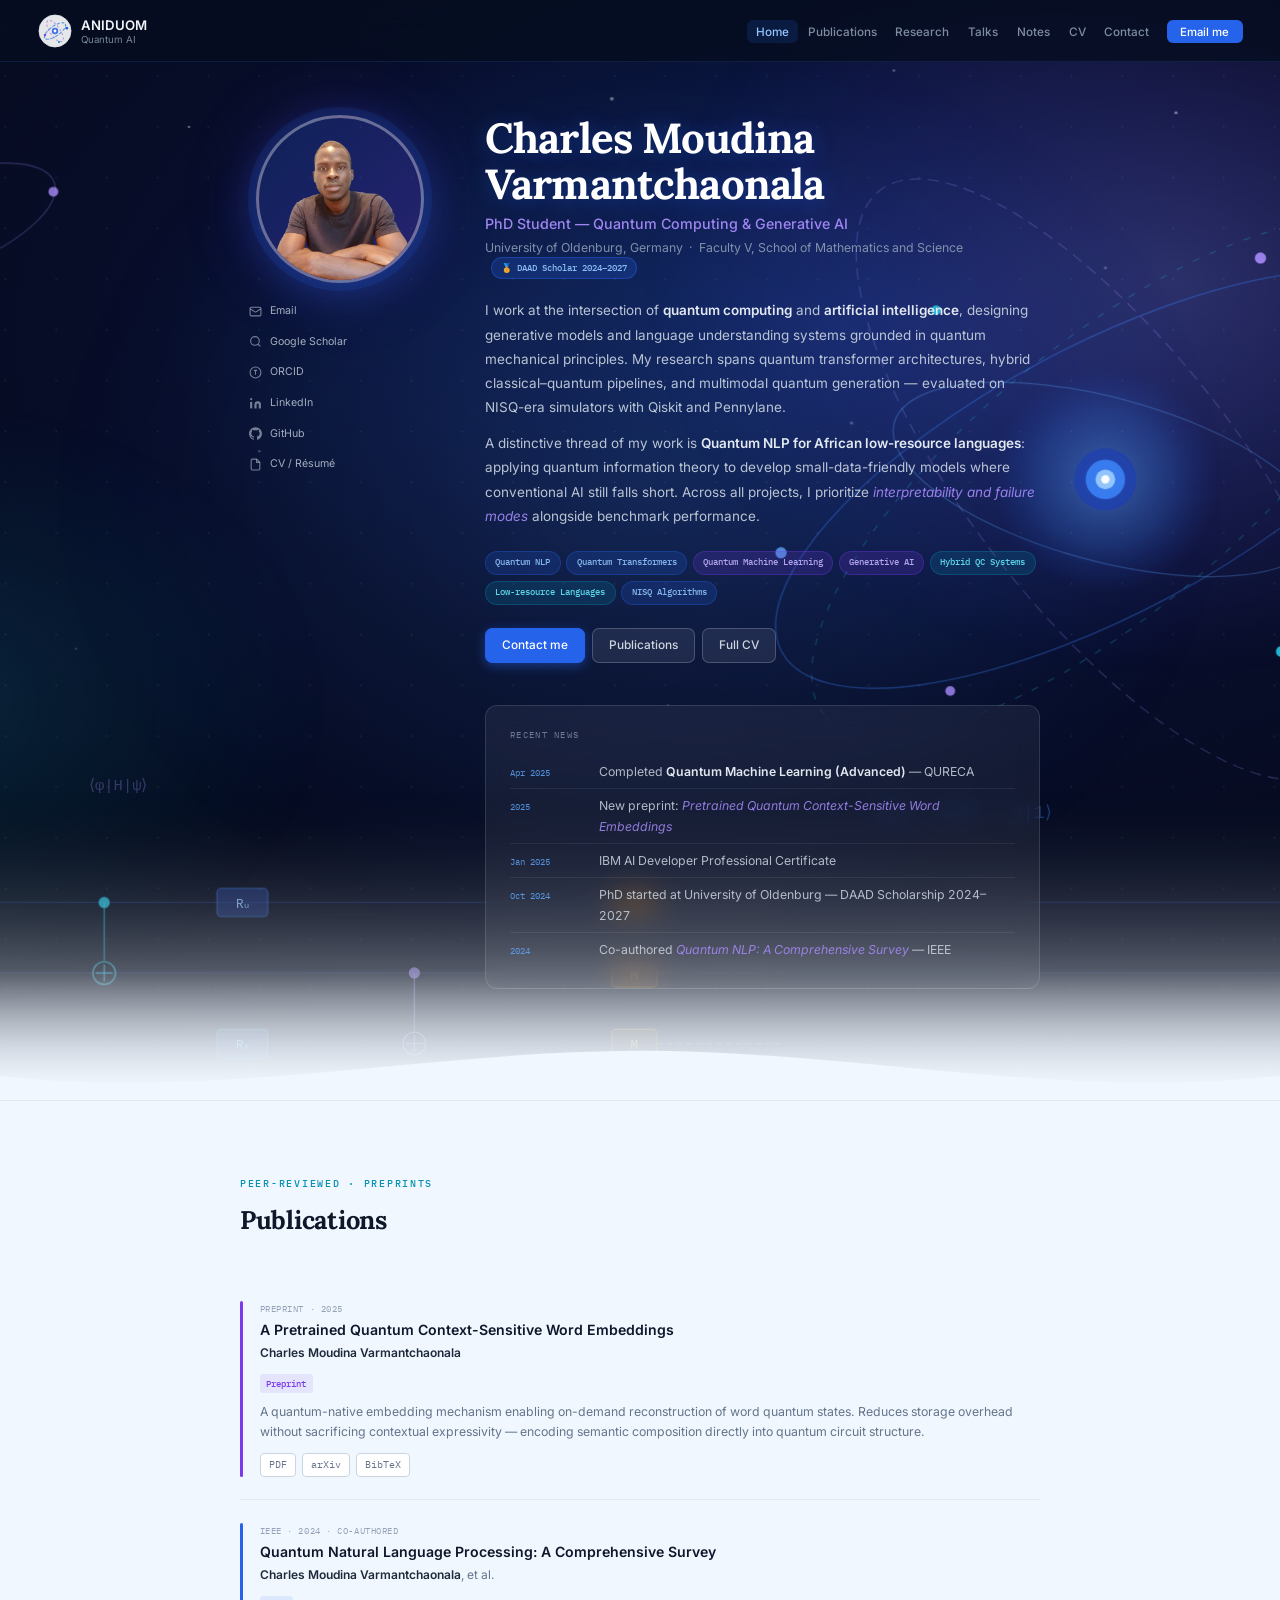
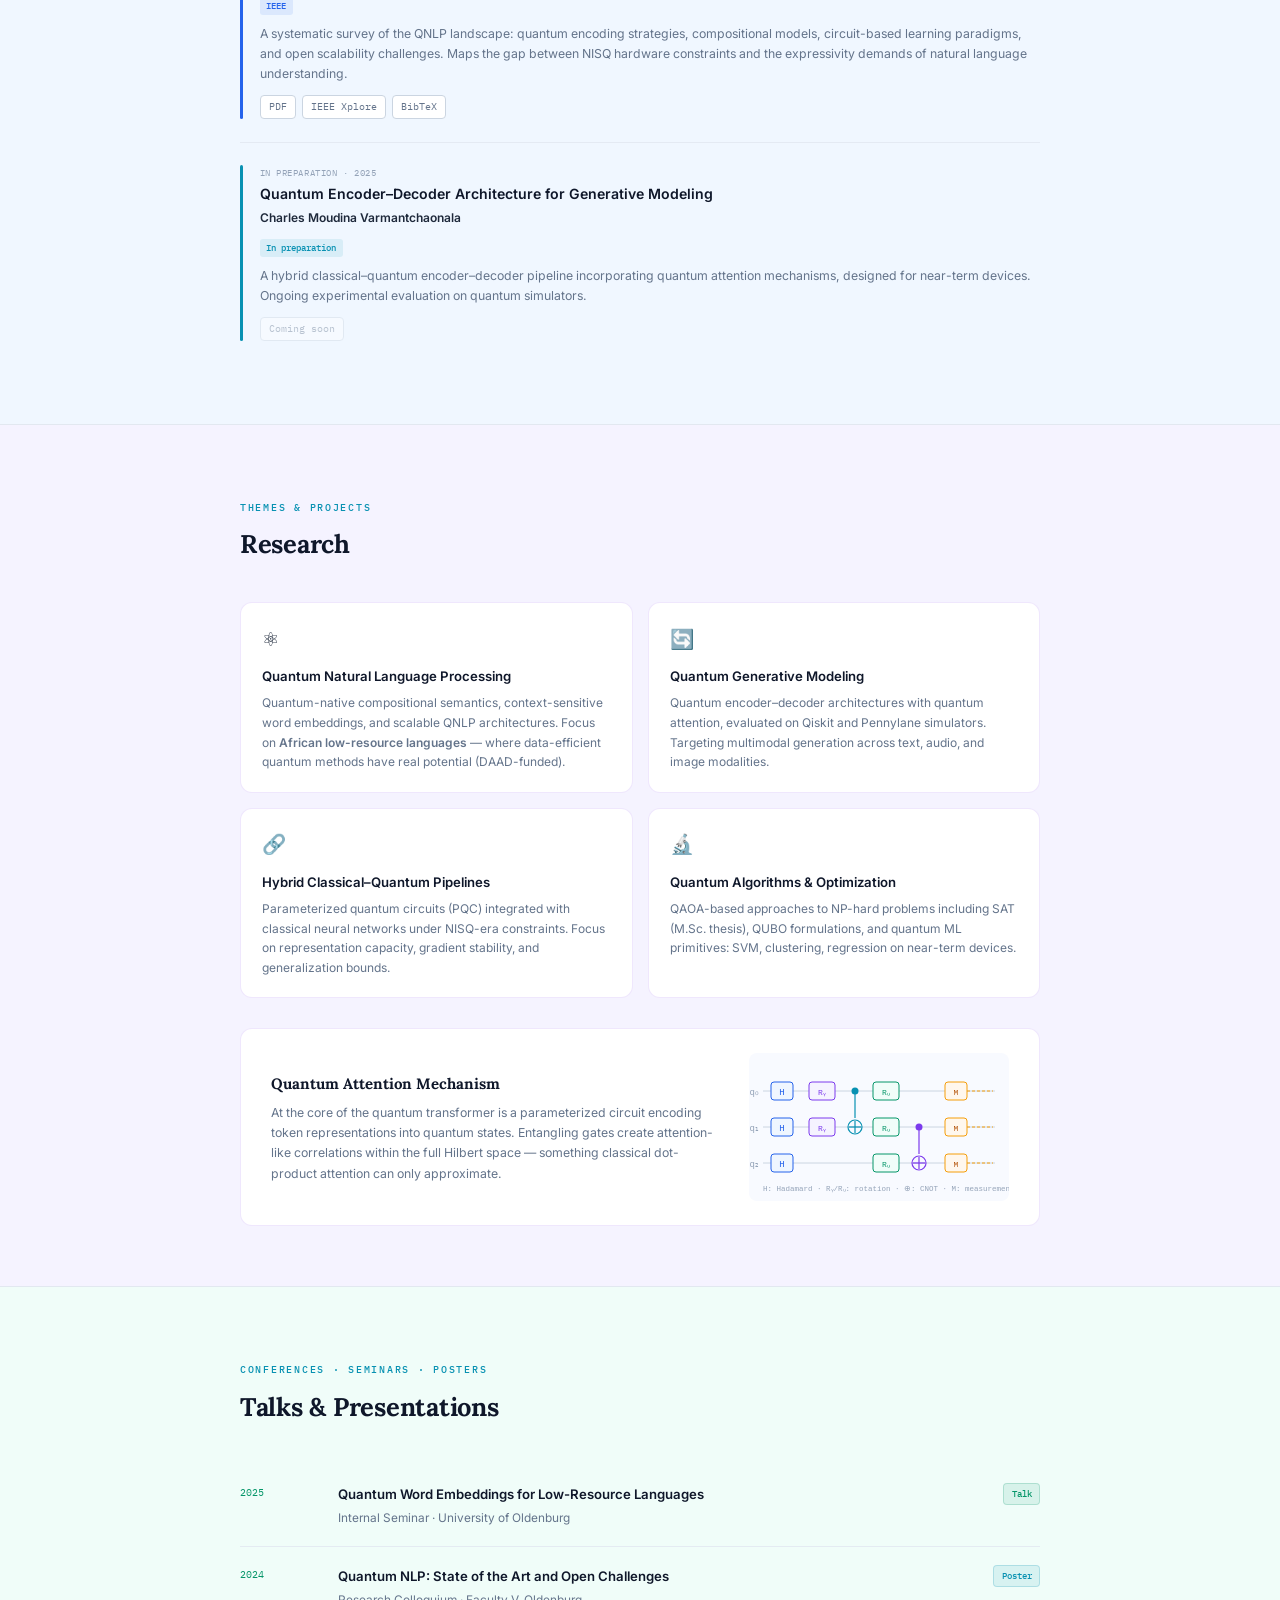
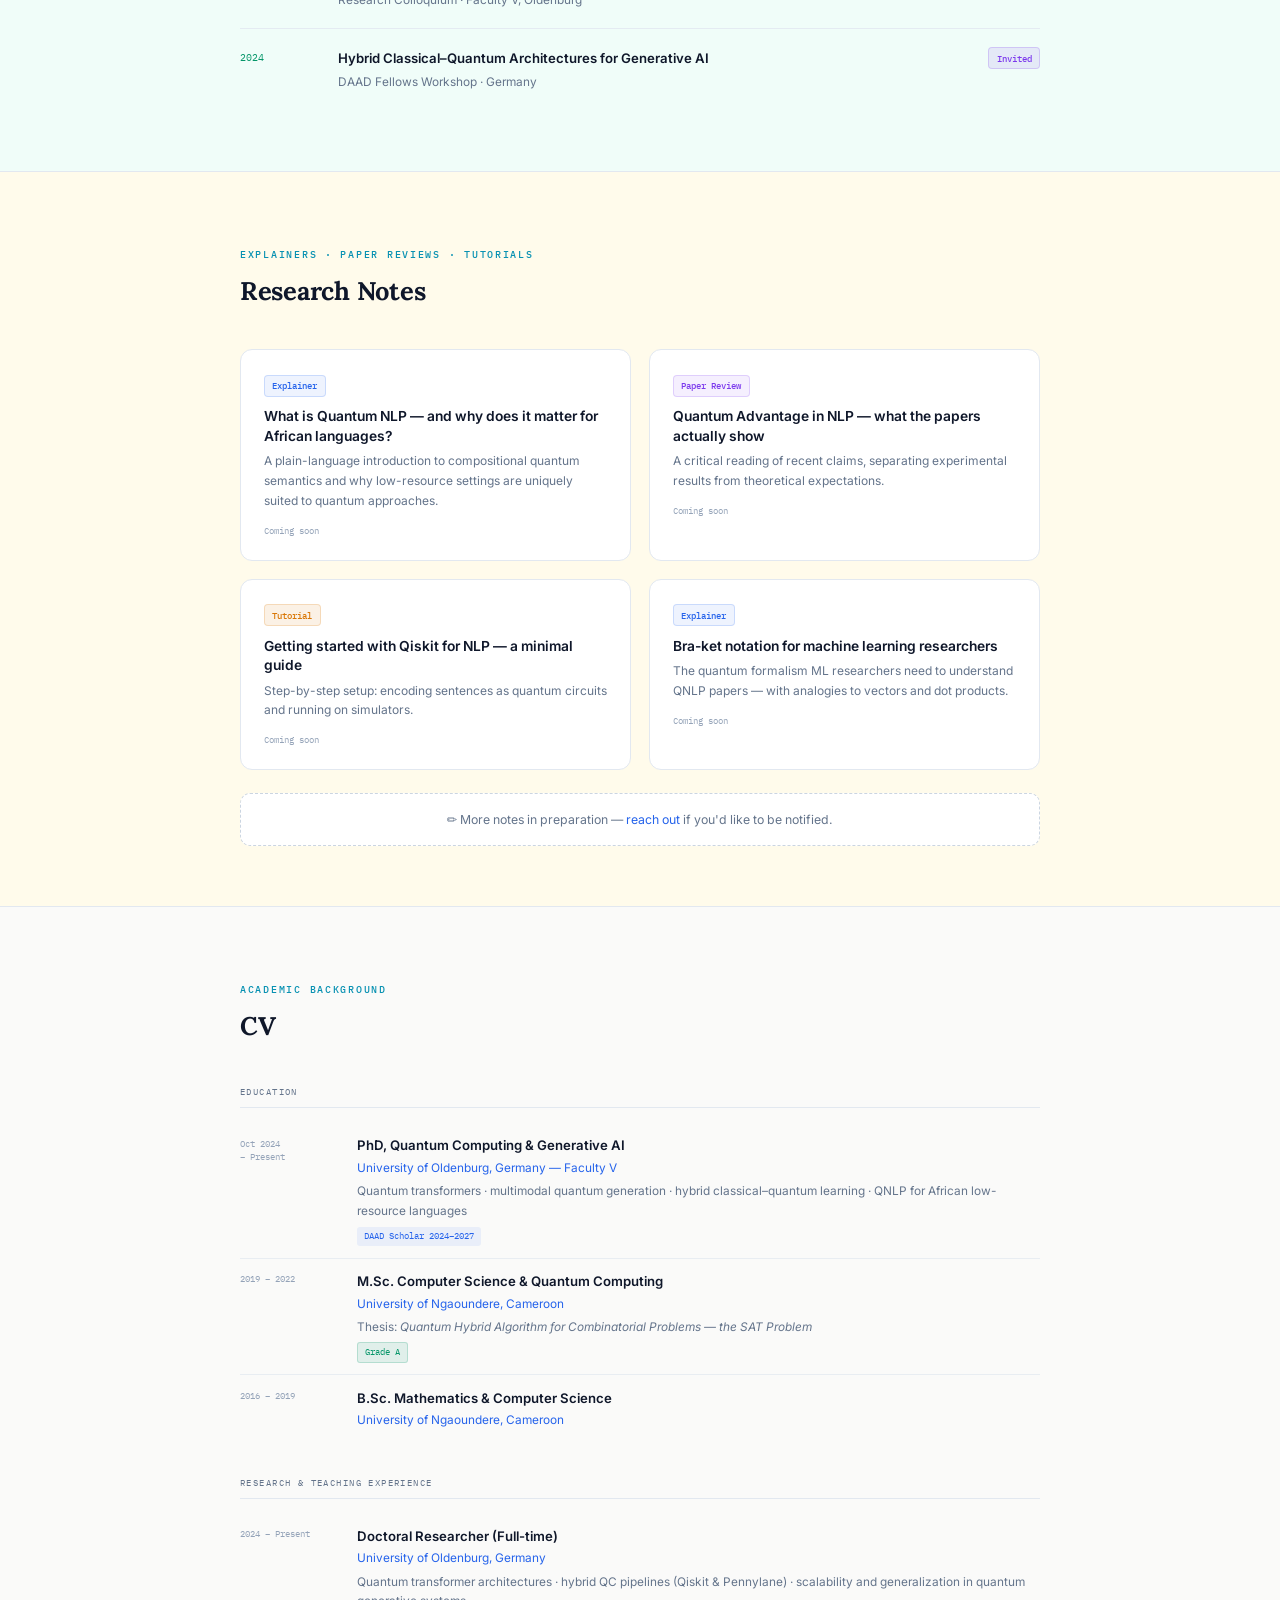
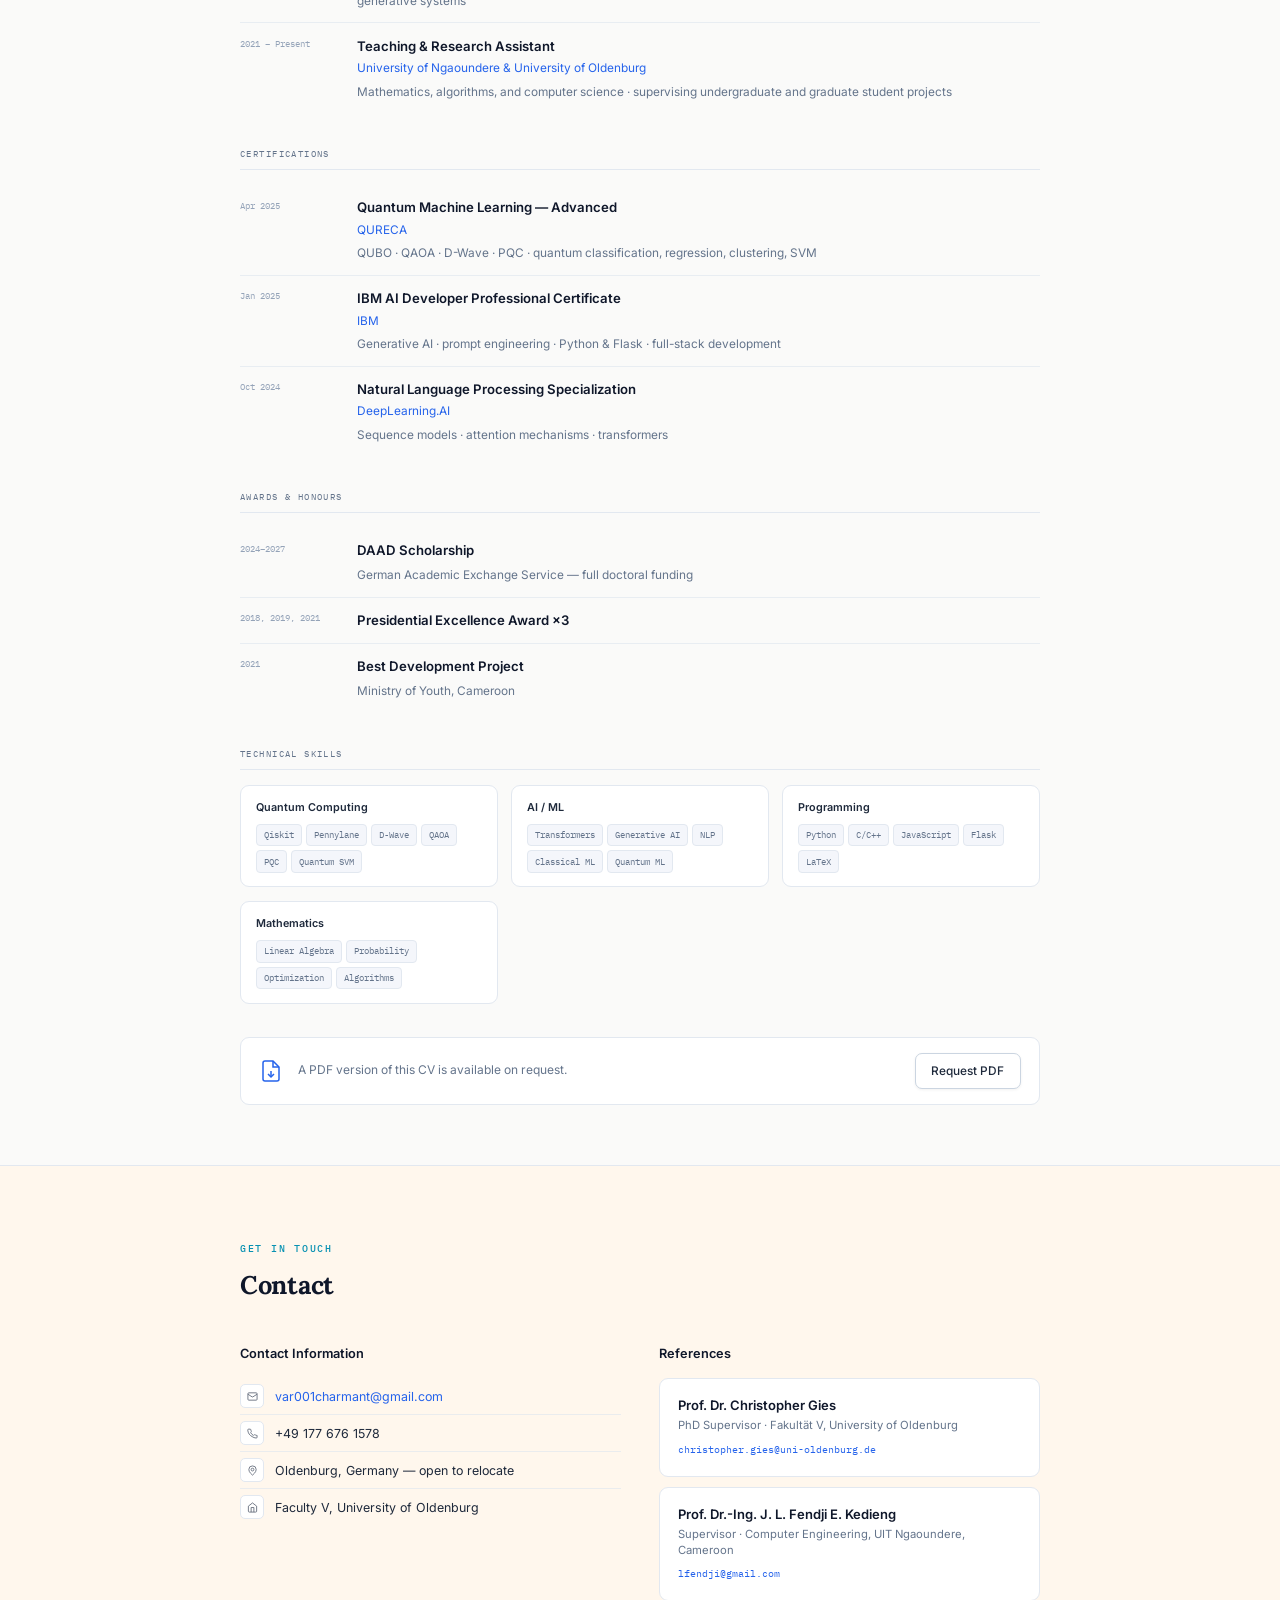
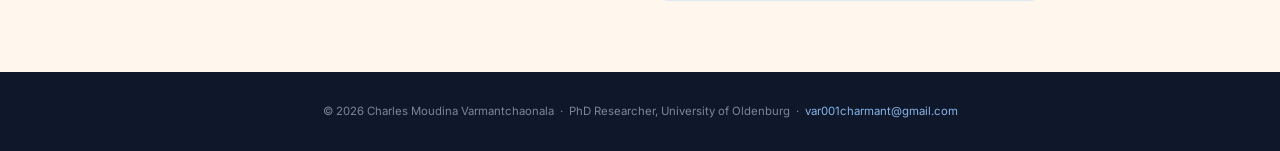
==== commit 52e4a177: "Update index.html" ====
--- a/index.html
+++ b/index.html
@@ -4,7 +4,7 @@
   <meta charset="UTF-8"/>
   <meta name="viewport" content="width=device-width, initial-scale=1.0"/>
   <title>Charles Moudina Varmantchaonala — Quantum AI Researcher</title>
-  <meta name="description" content="PhD Student in Quantum Generative AI & Quantum NLP at the University of Oldenburg, Germany. DAAD Scholar 2024–2027."/>
+  <meta name="description" content="PhD Student in Quantum Generative AI & Quantum NLP at the University of Oldenburg, Germany and affiliated with the DAAD."/>
   <meta name="keywords" content="Charles Moudina Varmantchaonala, Quantum NLP, Quantum AI, PhD Oldenburg, DAAD, Quantum Machine Learning"/>
   <meta name="author" content="Charles Moudina Varmantchaonala"/>
   <meta property="og:title" content="Charles Moudina Varmantchaonala — Quantum AI Researcher"/>
@@ -38,8 +38,8 @@
       <circle cx="21"   cy="28"   r="1.1" fill="#0891b2"/>
     </svg>
     <div class="nav-id">
-      <b>Charles Moudina</b>
-      <small>Quantum AI · Oldenburg</small>
+      <b>ANIDUOM</b>
+      <small>Quantum AI</small>
     </div>
   </a>
 
@@ -190,7 +190,7 @@
         <div class="photo-col">
           <div class="photo-ring">
             <!-- ✏️ YOUR PHOTO: replace src="" with src="myphoto.jpg" -->
-            <img id="profile-photo" src="" alt="Charles Moudina Varmantchaonala"/>
+            <img id="profile-photo" src="myphoto.png" alt="Charles Moudina Varmantchaonala"/>
             <div class="photo-ph" id="photo-ph">
               <svg width="42" height="42" viewBox="0 0 24 24" fill="none" stroke="currentColor" stroke-width="1.1">
                 <circle cx="12" cy="8" r="4"/><path d="M4 20c0-4 3.6-7 8-7s8 3 8 7"/>
@@ -449,7 +449,7 @@
 <!-- FOOTER -->
 <footer>
   <div class="wrap">
-    <p>© 2025 Charles Moudina Varmantchaonala &nbsp;·&nbsp; PhD Researcher, University of Oldenburg &nbsp;·&nbsp; <a href="mailto:var001charmant@gmail.com">var001charmant@gmail.com</a></p>
+    <p>© 2026 Charles Moudina Varmantchaonala &nbsp;·&nbsp; PhD Researcher, University of Oldenburg &nbsp;·&nbsp; <a href="mailto:var001charmant@gmail.com">var001charmant@gmail.com</a></p>
   </div>
 </footer>
 
--- a/css/style.css
+++ b/css/style.css
@@ -0,0 +1,168 @@
+/* ═══════════════════════════════════════════
+   style.css — Global tokens & shared styles
+   Charles Moudina Varmantchaonala · Portfolio
+═══════════════════════════════════════════ */
+
+:root {
+  --bg:      #f4f6fb;
+  --surface: #ffffff;
+  --border:  #e2e8f0;
+  --border2: #cbd5e1;
+  --text:    #1e293b;
+  --muted:   #64748b;
+  --light:   #94a3b8;
+  --a:       #2563eb;
+  --a-h:     #1d4ed8;
+  --teal:    #0891b2;
+  --violet:  #7c3aed;
+  --green:   #059669;
+  --amber:   #d97706;
+  --heading: #0f172a;
+  --nav:     62px;
+  /* Section tints */
+  --s-pub:  #f0f7ff;
+  --s-res:  #f5f3ff;
+  --s-talk: #f0fdf9;
+  --s-cv:   #fafaf9;
+  --s-note: #fffbeb;
+  --s-con:  #fff7ed;
+}
+
+/* ── Reset ── */
+*, *::before, *::after { margin: 0; padding: 0; box-sizing: border-box; }
+html { scroll-behavior: smooth; font-size: 15px; }
+body {
+  background: var(--bg);
+  color: var(--text);
+  font-family: 'Inter', system-ui, sans-serif;
+  line-height: 1.72;
+  overflow-x: hidden;
+}
+a { color: var(--a); text-decoration: none; }
+a:hover { color: var(--a-h); text-decoration: underline; }
+strong { font-weight: 600; }
+em { font-style: italic; }
+img { max-width: 100%; }
+
+/* ── Layout ── */
+.wrap { max-width: 860px; margin: 0 auto; padding: 0 2rem; }
+section { padding: 5rem 0 4rem; }
+section + section { border-top: 1px solid var(--border); }
+
+/* ── Section header ── */
+.sh { margin-bottom: 2.4rem; }
+.sh-eye {
+  font-family: 'IBM Plex Mono', monospace;
+  font-size: 0.64rem; font-weight: 500;
+  letter-spacing: 0.18em; text-transform: uppercase;
+  color: var(--teal); margin-bottom: 0.4rem;
+}
+.sh-title {
+  font-family: 'Lora', Georgia, serif;
+  font-size: 1.7rem; font-weight: 700;
+  color: var(--heading); letter-spacing: -0.01em;
+}
+
+/* ── Buttons ── */
+.btn {
+  display: inline-flex; align-items: center; gap: 0.35rem;
+  font-size: 0.79rem; font-weight: 500;
+  padding: 0.45rem 1.05rem; border-radius: 7px;
+  border: 1px solid rgba(255,255,255,0.2);
+  color: rgba(226,232,240,0.9);
+  background: rgba(255,255,255,0.08);
+  backdrop-filter: blur(8px);
+  text-decoration: none; transition: all .18s;
+}
+.btn:hover {
+  border-color: rgba(255,255,255,0.45);
+  color: #fff; background: rgba(255,255,255,0.14);
+  text-decoration: none;
+}
+.btn-p {
+  background: var(--a); color: #fff;
+  border-color: var(--a); backdrop-filter: none;
+  box-shadow: 0 3px 12px rgba(37,99,235,0.45);
+}
+.btn-p:hover { background: var(--a-h); border-color: var(--a-h); }
+
+/* Light variant (for sections on white bg) */
+.btn-light {
+  background: var(--surface); color: var(--text);
+  border-color: var(--border2);
+  backdrop-filter: none;
+  box-shadow: 0 1px 3px rgba(0,0,0,0.06);
+}
+.btn-light:hover { border-color: var(--a); color: var(--a); background: #f0f7ff; }
+
+/* ── Scroll reveal ── */
+.rv { opacity: 0; transform: translateY(16px); transition: opacity .5s ease, transform .5s ease; }
+.rv.in { opacity: 1; transform: translateY(0); }
+
+/* ── NAV ── */
+nav {
+  position: fixed; top: 0; left: 0; right: 0; z-index: 300;
+  height: var(--nav);
+  display: flex; align-items: center; justify-content: space-between;
+  padding: 0 2.5rem;
+  background: rgba(6,13,31,0.78);
+  backdrop-filter: blur(16px);
+  border-bottom: 1px solid rgba(59,130,246,0.15);
+  transition: background .3s, border-color .3s;
+}
+nav.scrolled {
+  background: rgba(238,242,255,0.97);
+  border-bottom-color: rgba(148,163,184,0.25);
+}
+.nav-brand { display: flex; align-items: center; gap: 0.65rem; text-decoration: none; }
+.qlogo { width: 34px; height: 34px; flex-shrink: 0; }
+.nav-id { line-height: 1.2; }
+.nav-id b { font-size: 0.88rem; font-weight: 600; color: #f1f5f9; }
+.nav-id small { display: block; font-size: 0.65rem; color: rgba(148,163,184,0.8); }
+nav.scrolled .nav-id b { color: var(--heading); }
+nav.scrolled .nav-id small { color: var(--muted); }
+
+.nav-menu { display: flex; align-items: center; gap: 0.05rem; list-style: none; }
+.nav-menu a {
+  font-size: 0.78rem; font-weight: 500;
+  color: rgba(148,163,184,0.85);
+  padding: 0.3rem 0.6rem; border-radius: 6px;
+  transition: all .15s; text-decoration: none;
+}
+.nav-menu a:hover, .nav-menu a.on { color: #93c5fd; background: rgba(37,99,235,0.15); }
+nav.scrolled .nav-menu a { color: var(--muted); }
+nav.scrolled .nav-menu a:hover,
+nav.scrolled .nav-menu a.on { color: var(--a); background: rgba(37,99,235,0.08); }
+
+.nav-cta {
+  margin-left: 0.5rem;
+  padding: 0.32rem 0.9rem !important;
+  background: var(--a) !important;
+  color: #fff !important;
+  border-radius: 6px !important;
+  font-size: 0.76rem !important;
+}
+.nav-cta:hover { background: var(--a-h) !important; color: #fff !important; }
+
+.burger { display: none; cursor: pointer; flex-direction: column; gap: 5px; }
+.burger span { display: block; width: 20px; height: 1.5px; background: #cbd5e1; border-radius: 2px; }
+
+/* ── FOOTER ── */
+footer { background: var(--heading); padding: 2rem 0; text-align: center; }
+footer p { font-size: 0.76rem; color: rgba(148,163,184,0.8); }
+footer a { color: rgba(147,197,253,0.9); }
+
+/* ── Responsive ── */
+@media (max-width: 680px) {
+  nav { padding: 0 1.1rem; }
+  .nav-menu {
+    display: none; flex-direction: column;
+    position: absolute; top: var(--nav); left: 0; right: 0;
+    background: var(--surface);
+    border-bottom: 1px solid var(--border);
+    padding: 0.8rem 1.1rem; gap: 0;
+  }
+  .nav-menu.open { display: flex; }
+  .burger { display: flex; }
+  .wrap { padding: 0 1.2rem; }
+}
--- a/css/sections.css
+++ b/css/sections.css
@@ -0,0 +1,345 @@
+/* ═══════════════════════════════════════════
+   sections.css — Per-section styles
+═══════════════════════════════════════════ */
+
+/* ══════════════════════════
+   HOME / HERO
+══════════════════════════ */
+#home {
+  position: relative; overflow: hidden; padding: 0;
+  background: #060d1f;
+}
+.hero-bg-svg {
+  position: absolute; inset: 0; width: 100%; height: 100%;
+  object-fit: cover; pointer-events: none;
+}
+#home::after {
+  content: ''; position: absolute; bottom: 0; left: 0; right: 0; height: 130px;
+  background: linear-gradient(to bottom, transparent, #f0f7ff);
+  pointer-events: none; z-index: 2;
+}
+.home-content {
+  position: relative; z-index: 3;
+  padding-top: calc(var(--nav) + 3.5rem);
+  padding-bottom: 4rem;
+}
+.home-inner {
+  display: grid;
+  grid-template-columns: 200px 1fr;
+  gap: 3rem; align-items: flex-start;
+}
+
+/* Photo */
+.photo-col { display: flex; flex-direction: column; align-items: center; gap: 1rem; }
+.photo-ring {
+  width: 168px; height: 168px; border-radius: 50%;
+  background: linear-gradient(135deg, rgba(37,99,235,0.25), rgba(124,58,237,0.25));
+  border: 3px solid rgba(255,255,255,0.35);
+  box-shadow:
+    0 0 0 8px rgba(37,99,235,0.12),
+    0 8px 40px rgba(37,99,235,0.35),
+    0 0 80px rgba(124,58,237,0.2);
+  display: flex; align-items: center; justify-content: center;
+  overflow: hidden; flex-shrink: 0;
+}
+#profile-photo { width: 100%; height: 100%; object-fit: cover; display: none; }
+.photo-ph {
+  display: flex; flex-direction: column; align-items: center; gap: 0.5rem;
+  color: rgba(255,255,255,0.3); font-size: 0.6rem;
+  font-family: 'IBM Plex Mono', monospace; text-align: center; padding: 0.8rem;
+}
+.photo-ph svg { opacity: 0.35; }
+
+/* Socials */
+.social-col { display: flex; flex-direction: column; gap: 0.22rem; width: 100%; }
+.social-link {
+  display: flex; align-items: center; gap: 0.5rem;
+  font-size: 0.71rem; color: rgba(203,213,225,0.8);
+  padding: 0.3rem 0.6rem; border-radius: 6px;
+  transition: all .15s; text-decoration: none;
+}
+.social-link:hover { color: #fff; background: rgba(255,255,255,0.1); text-decoration: none; }
+.social-link svg { flex-shrink: 0; opacity: 0.7; }
+
+/* Bio */
+.bio-name {
+  font-family: 'Lora', Georgia, serif;
+  font-size: clamp(1.9rem, 4vw, 2.8rem);
+  font-weight: 700; color: #ffffff;
+  line-height: 1.1; letter-spacing: -0.02em; margin-bottom: 0.35rem;
+  text-shadow: 0 2px 20px rgba(37,99,235,0.4);
+}
+.bio-role { font-size: 0.95rem; font-weight: 500; color: rgba(167,139,250,0.95); margin-bottom: 0.1rem; }
+.bio-inst { font-size: 0.82rem; color: rgba(148,163,184,0.85); margin-bottom: 1.3rem; line-height: 1.55; }
+.daad-badge {
+  display: inline-flex; align-items: center; gap: 0.3rem;
+  font-family: 'IBM Plex Mono', monospace; font-size: 0.61rem; font-weight: 500;
+  padding: 0.18rem 0.6rem; border-radius: 20px;
+  background: rgba(37,99,235,0.22); color: rgba(147,197,253,0.95);
+  border: 1px solid rgba(37,99,235,0.4);
+  margin-left: 0.4rem; vertical-align: middle;
+}
+.bio-text {
+  font-size: 0.9rem; color: rgba(203,213,225,0.9);
+  line-height: 1.8; margin-bottom: 1.5rem; max-width: 560px;
+}
+.bio-text p + p { margin-top: 0.75rem; }
+.bio-text strong { color: #e2e8f0; font-weight: 600; }
+.bio-text em { color: rgba(167,139,250,0.9); }
+
+/* Interest tags */
+.itags { display: flex; flex-wrap: wrap; gap: 0.38rem; margin-bottom: 1.5rem; }
+.itag {
+  font-family: 'IBM Plex Mono', monospace; font-size: 0.61rem; font-weight: 500;
+  padding: 0.22rem 0.62rem; border-radius: 20px;
+  background: rgba(37,99,235,0.18); color: rgba(147,197,253,0.9);
+  border: 1px solid rgba(37,99,235,0.3);
+}
+.itag.v { background: rgba(124,58,237,0.18); color: rgba(196,181,253,0.9); border-color: rgba(124,58,237,0.3); }
+.itag.t { background: rgba(8,145,178,0.18); color: rgba(103,232,249,0.9); border-color: rgba(8,145,178,0.3); }
+
+.bio-actions { display: flex; flex-wrap: wrap; gap: 0.5rem; }
+
+/* News */
+.news-block {
+  margin-top: 2.8rem; padding: 1.4rem 1.6rem;
+  background: rgba(255,255,255,0.06); backdrop-filter: blur(12px);
+  border: 1px solid rgba(255,255,255,0.12); border-radius: 12px;
+}
+.news-label {
+  font-family: 'IBM Plex Mono', monospace; font-size: 0.62rem;
+  letter-spacing: 0.14em; text-transform: uppercase;
+  color: rgba(148,163,184,0.7); margin-bottom: 0.75rem;
+}
+.news-item {
+  display: flex; gap: 1rem; font-size: 0.82rem;
+  padding: 0.4rem 0; border-bottom: 1px solid rgba(255,255,255,0.07);
+  align-items: baseline; color: rgba(203,213,225,0.85);
+}
+.news-item:last-child { border-bottom: none; }
+.news-item strong { color: #e2e8f0; }
+.news-item em { color: rgba(167,139,250,0.85); font-style: italic; }
+.ndate {
+  font-family: 'IBM Plex Mono', monospace; font-size: 0.62rem;
+  color: rgba(96,165,250,0.85); white-space: nowrap; min-width: 74px; flex-shrink: 0;
+}
+.hero-wave { display: block; width: 100%; margin-bottom: -2px; position: relative; z-index: 3; }
+
+/* ══════════════════════════
+   PUBLICATIONS
+══════════════════════════ */
+#publications { background: var(--s-pub); }
+.pub-item {
+  display: grid; grid-template-columns: 3px 1fr;
+  gap: 0 1.1rem; padding: 1.5rem 0;
+  border-bottom: 1px solid rgba(226,232,240,0.8);
+}
+.pub-item:last-child { border-bottom: none; }
+.pub-bar { border-radius: 2px; align-self: stretch; }
+.pub-bar.ieee   { background: var(--a); }
+.pub-bar.pre    { background: var(--violet); }
+.pub-bar.wip    { background: var(--teal); }
+.pub-meta {
+  font-family: 'IBM Plex Mono', monospace; font-size: 0.62rem;
+  color: var(--light); letter-spacing: 0.06em; text-transform: uppercase; margin-bottom: 0.2rem;
+}
+.pub-title { font-weight: 600; font-size: 0.94rem; color: var(--heading); line-height: 1.45; margin-bottom: 0.2rem; }
+.pub-authors { font-size: 0.8rem; color: var(--muted); margin-bottom: 0.35rem; }
+.pub-authors strong { color: var(--text); }
+.vbadge {
+  display: inline-block; font-family: 'IBM Plex Mono', monospace;
+  font-size: 0.59rem; font-weight: 500;
+  padding: 0.12rem 0.45rem; border-radius: 3px; margin-right: 0.4rem;
+}
+.vb-ieee { background: rgba(37,99,235,0.1); color: var(--a); }
+.vb-pre  { background: rgba(124,58,237,0.1); color: var(--violet); }
+.vb-wip  { background: rgba(8,145,178,0.1); color: var(--teal); }
+.pub-abs { font-size: 0.82rem; color: var(--muted); line-height: 1.66; margin-top: 0.45rem; }
+.pub-links { display: flex; flex-wrap: wrap; gap: 0.38rem; margin-top: 0.7rem; }
+.plink {
+  font-family: 'IBM Plex Mono', monospace; font-size: 0.64rem;
+  padding: 0.18rem 0.55rem; border: 1px solid var(--border2);
+  border-radius: 4px; color: var(--muted); text-decoration: none;
+  background: var(--surface); transition: all .15s;
+}
+.plink:hover { color: var(--a); border-color: var(--a); text-decoration: none; }
+.plink.dim { opacity: 0.4; cursor: default; pointer-events: none; }
+
+/* ══════════════════════════
+   RESEARCH
+══════════════════════════ */
+#research { background: var(--s-res); }
+.research-grid { display: grid; grid-template-columns: 1fr 1fr; gap: 1rem; }
+.rcard {
+  background: var(--surface); border: 1px solid rgba(124,58,237,0.12);
+  border-radius: 12px; padding: 1.3rem 1.4rem;
+  position: relative; overflow: hidden;
+  transition: box-shadow .2s, transform .2s;
+}
+.rcard::before {
+  content: ''; position: absolute; top: 0; left: 0; right: 0; height: 3px;
+  background: linear-gradient(90deg, var(--a), var(--violet));
+  opacity: 0; transition: opacity .2s;
+}
+.rcard:hover { box-shadow: 0 4px 20px rgba(124,58,237,0.1); transform: translateY(-2px); }
+.rcard:hover::before { opacity: 1; }
+.rcard-icon { font-size: 1.3rem; margin-bottom: 0.6rem; display: block; }
+.rcard-name { font-weight: 600; font-size: 0.88rem; color: var(--heading); margin-bottom: 0.35rem; }
+.rcard-desc { font-size: 0.8rem; color: var(--muted); line-height: 1.65; }
+
+.research-visual {
+  margin-top: 2rem; background: var(--surface);
+  border: 1px solid rgba(124,58,237,0.12);
+  border-radius: 12px; padding: 1.6rem 2rem;
+  display: flex; align-items: center; gap: 2rem;
+}
+.research-visual-text { flex: 1; }
+.research-visual-text h3 {
+  font-family: 'Lora', Georgia, serif; font-size: 1rem; font-weight: 700;
+  color: var(--heading); margin-bottom: 0.4rem;
+}
+.research-visual-text p { font-size: 0.82rem; color: var(--muted); line-height: 1.65; }
+.research-visual svg { flex-shrink: 0; }
+
+/* ══════════════════════════
+   TALKS & PRESENTATIONS
+══════════════════════════ */
+#talks { background: var(--s-talk); }
+.talk-list { display: grid; gap: 0; }
+.talk-item {
+  display: grid; grid-template-columns: 80px 1fr auto;
+  gap: 0 1.2rem; padding: 1.2rem 0;
+  border-bottom: 1px solid rgba(226,232,240,0.8);
+  align-items: start;
+}
+.talk-item:last-child { border-bottom: none; }
+.talk-year {
+  font-family: 'IBM Plex Mono', monospace; font-size: 0.65rem;
+  color: var(--green); padding-top: 0.15rem;
+}
+.talk-title { font-weight: 600; font-size: 0.88rem; color: var(--heading); margin-bottom: 0.15rem; }
+.talk-event { font-size: 0.79rem; color: var(--muted); }
+.talk-type {
+  font-family: 'IBM Plex Mono', monospace; font-size: 0.6rem; font-weight: 500;
+  padding: 0.15rem 0.5rem; border-radius: 4px; white-space: nowrap;
+  background: rgba(5,150,105,0.1); color: var(--green);
+  border: 1px solid rgba(5,150,105,0.2);
+}
+.talk-type.poster { background: rgba(8,145,178,0.1); color: var(--teal); border-color: rgba(8,145,178,0.2); }
+.talk-type.invited { background: rgba(124,58,237,0.1); color: var(--violet); border-color: rgba(124,58,237,0.2); }
+
+/* ══════════════════════════
+   NOTES / BLOG
+══════════════════════════ */
+#notes { background: var(--s-note); }
+.notes-grid { display: grid; grid-template-columns: 1fr 1fr; gap: 1.2rem; }
+.note-card {
+  background: var(--surface); border: 1px solid var(--border);
+  border-radius: 12px; padding: 1.4rem 1.5rem;
+  transition: box-shadow .2s, transform .2s; text-decoration: none;
+  display: block; color: inherit;
+}
+.note-card:hover {
+  box-shadow: 0 4px 20px rgba(0,0,0,0.08);
+  transform: translateY(-2px); text-decoration: none; color: inherit;
+}
+.note-tag {
+  font-family: 'IBM Plex Mono', monospace; font-size: 0.6rem; font-weight: 500;
+  padding: 0.15rem 0.5rem; border-radius: 4px; margin-bottom: 0.7rem; display: inline-block;
+  background: rgba(217,119,6,0.1); color: var(--amber);
+  border: 1px solid rgba(217,119,6,0.2);
+}
+.note-tag.explainer { background: rgba(37,99,235,0.08); color: var(--a); border-color: rgba(37,99,235,0.18); }
+.note-tag.review    { background: rgba(124,58,237,0.08); color: var(--violet); border-color: rgba(124,58,237,0.18); }
+.note-title { font-weight: 600; font-size: 0.92rem; color: var(--heading); margin-bottom: 0.35rem; line-height: 1.4; }
+.note-desc { font-size: 0.8rem; color: var(--muted); line-height: 1.65; }
+.note-date { font-family: 'IBM Plex Mono', monospace; font-size: 0.62rem; color: var(--light); margin-top: 0.8rem; }
+
+.notes-cta {
+  margin-top: 1.5rem; padding: 1rem 1.4rem;
+  background: var(--surface); border: 1px dashed var(--border2);
+  border-radius: 10px; text-align: center;
+  font-size: 0.82rem; color: var(--muted);
+}
+
+/* ══════════════════════════
+   CV
+══════════════════════════ */
+#cv { background: var(--s-cv); }
+.cv-section { margin-bottom: 2.2rem; }
+.cv-section-label {
+  font-family: 'IBM Plex Mono', monospace; font-size: 0.63rem;
+  letter-spacing: 0.15em; text-transform: uppercase;
+  color: var(--muted); border-bottom: 1px solid var(--border);
+  padding-bottom: 0.45rem; margin-bottom: 1rem;
+}
+.cv-row {
+  display: grid; grid-template-columns: 96px 1fr;
+  gap: 0 1.4rem; padding: 0.75rem 0;
+  border-bottom: 1px solid rgba(226,232,240,0.7);
+}
+.cv-row:last-child { border-bottom: none; }
+.cv-yr { font-family: 'IBM Plex Mono', monospace; font-size: 0.63rem; color: var(--light); padding-top: 0.15rem; line-height: 1.4; }
+.cv-deg { font-weight: 600; font-size: 0.88rem; color: var(--heading); }
+.cv-inst { font-size: 0.79rem; color: var(--a); margin-top: 0.05rem; }
+.cv-detail { font-size: 0.79rem; color: var(--muted); margin-top: 0.28rem; line-height: 1.62; }
+.badge {
+  display: inline-block; font-family: 'IBM Plex Mono', monospace;
+  font-size: 0.58rem; padding: 0.12rem 0.45rem; border-radius: 3px; margin-top: 0.3rem;
+}
+.badge-g { background: rgba(5,150,105,0.1); color: var(--green); border: 1px solid rgba(5,150,105,0.2); }
+.badge-d { background: rgba(37,99,235,0.08); color: var(--a); }
+
+.skills-grid { display: grid; grid-template-columns: repeat(auto-fit, minmax(190px,1fr)); gap: 0.9rem; }
+.sg { background: var(--surface); border: 1px solid var(--border); border-radius: 9px; padding: 0.9rem 1rem; }
+.sg-name { font-size: 0.72rem; font-weight: 600; color: var(--text); margin-bottom: 0.4rem; }
+.sg-chips { display: flex; flex-wrap: wrap; gap: 0.28rem; }
+.chip {
+  font-family: 'IBM Plex Mono', monospace; font-size: 0.6rem;
+  padding: 0.17rem 0.46rem; border-radius: 4px;
+  background: var(--bg); border: 1px solid var(--border); color: var(--muted);
+}
+.cv-dl {
+  display: flex; align-items: center; gap: 1rem;
+  background: var(--surface); border: 1px solid var(--border);
+  border-radius: 9px; padding: 1rem 1.2rem; margin-top: 1.8rem;
+}
+.cv-dl p { font-size: 0.8rem; color: var(--muted); flex: 1; }
+
+/* ══════════════════════════
+   CONTACT
+══════════════════════════ */
+#contact { background: var(--s-con); }
+.contact-grid { display: grid; grid-template-columns: 1fr 1fr; gap: 2.5rem; }
+.cinfo-title { font-weight: 600; font-size: 0.85rem; color: var(--heading); margin-bottom: 0.9rem; }
+.crow {
+  display: flex; align-items: center; gap: 0.7rem;
+  font-size: 0.83rem; padding: 0.4rem 0;
+  border-bottom: 1px solid rgba(226,232,240,0.7);
+}
+.crow:last-child { border-bottom: none; }
+.cico {
+  width: 24px; height: 24px; border-radius: 5px;
+  background: var(--surface); border: 1px solid var(--border);
+  display: flex; align-items: center; justify-content: center; flex-shrink: 0;
+}
+.ref-card { background: var(--surface); border: 1px solid var(--border); border-radius: 9px; padding: 1rem 1.2rem; margin-bottom: 0.7rem; }
+.ref-name { font-weight: 600; font-size: 0.87rem; color: var(--heading); }
+.ref-title { font-size: 0.75rem; color: var(--muted); margin-top: 0.1rem; line-height: 1.4; }
+.ref-email { display: inline-block; margin-top: 0.45rem; font-family: 'IBM Plex Mono', monospace; font-size: 0.66rem; color: var(--a); }
+
+/* ══════════════════════════
+   RESPONSIVE
+══════════════════════════ */
+@media (max-width: 680px) {
+  .home-inner  { grid-template-columns: 1fr; }
+  .photo-col   { flex-direction: row; align-items: center; }
+  .photo-ring  { width: 88px; height: 88px; }
+  .social-col  { flex-direction: row; flex-wrap: wrap; }
+  .research-grid, .contact-grid, .notes-grid { grid-template-columns: 1fr; }
+  .research-visual { flex-direction: column; }
+  .cv-row      { grid-template-columns: 1fr; }
+  .cv-yr       { color: var(--a); }
+  .talk-item   { grid-template-columns: 1fr; gap: 0.3rem; }
+  .talk-year   { display: inline; margin-right: 0.5rem; }
+}
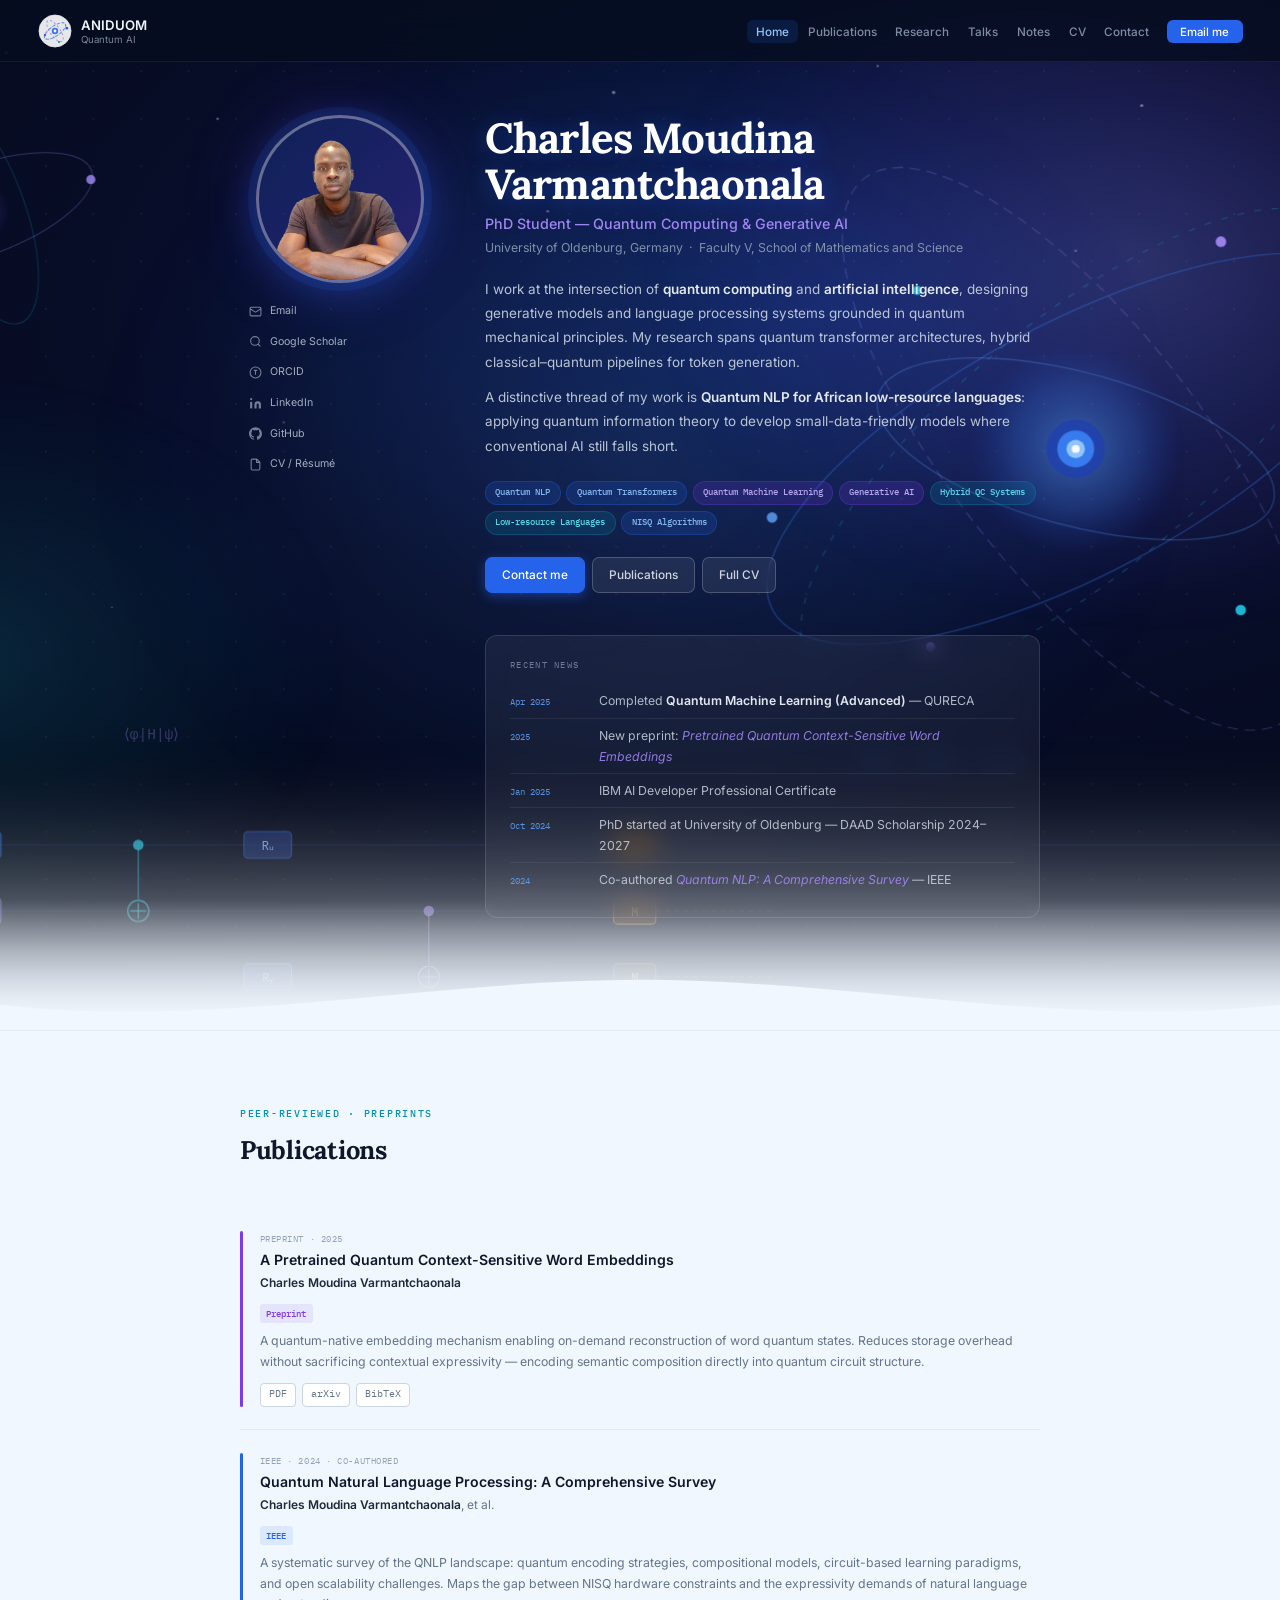
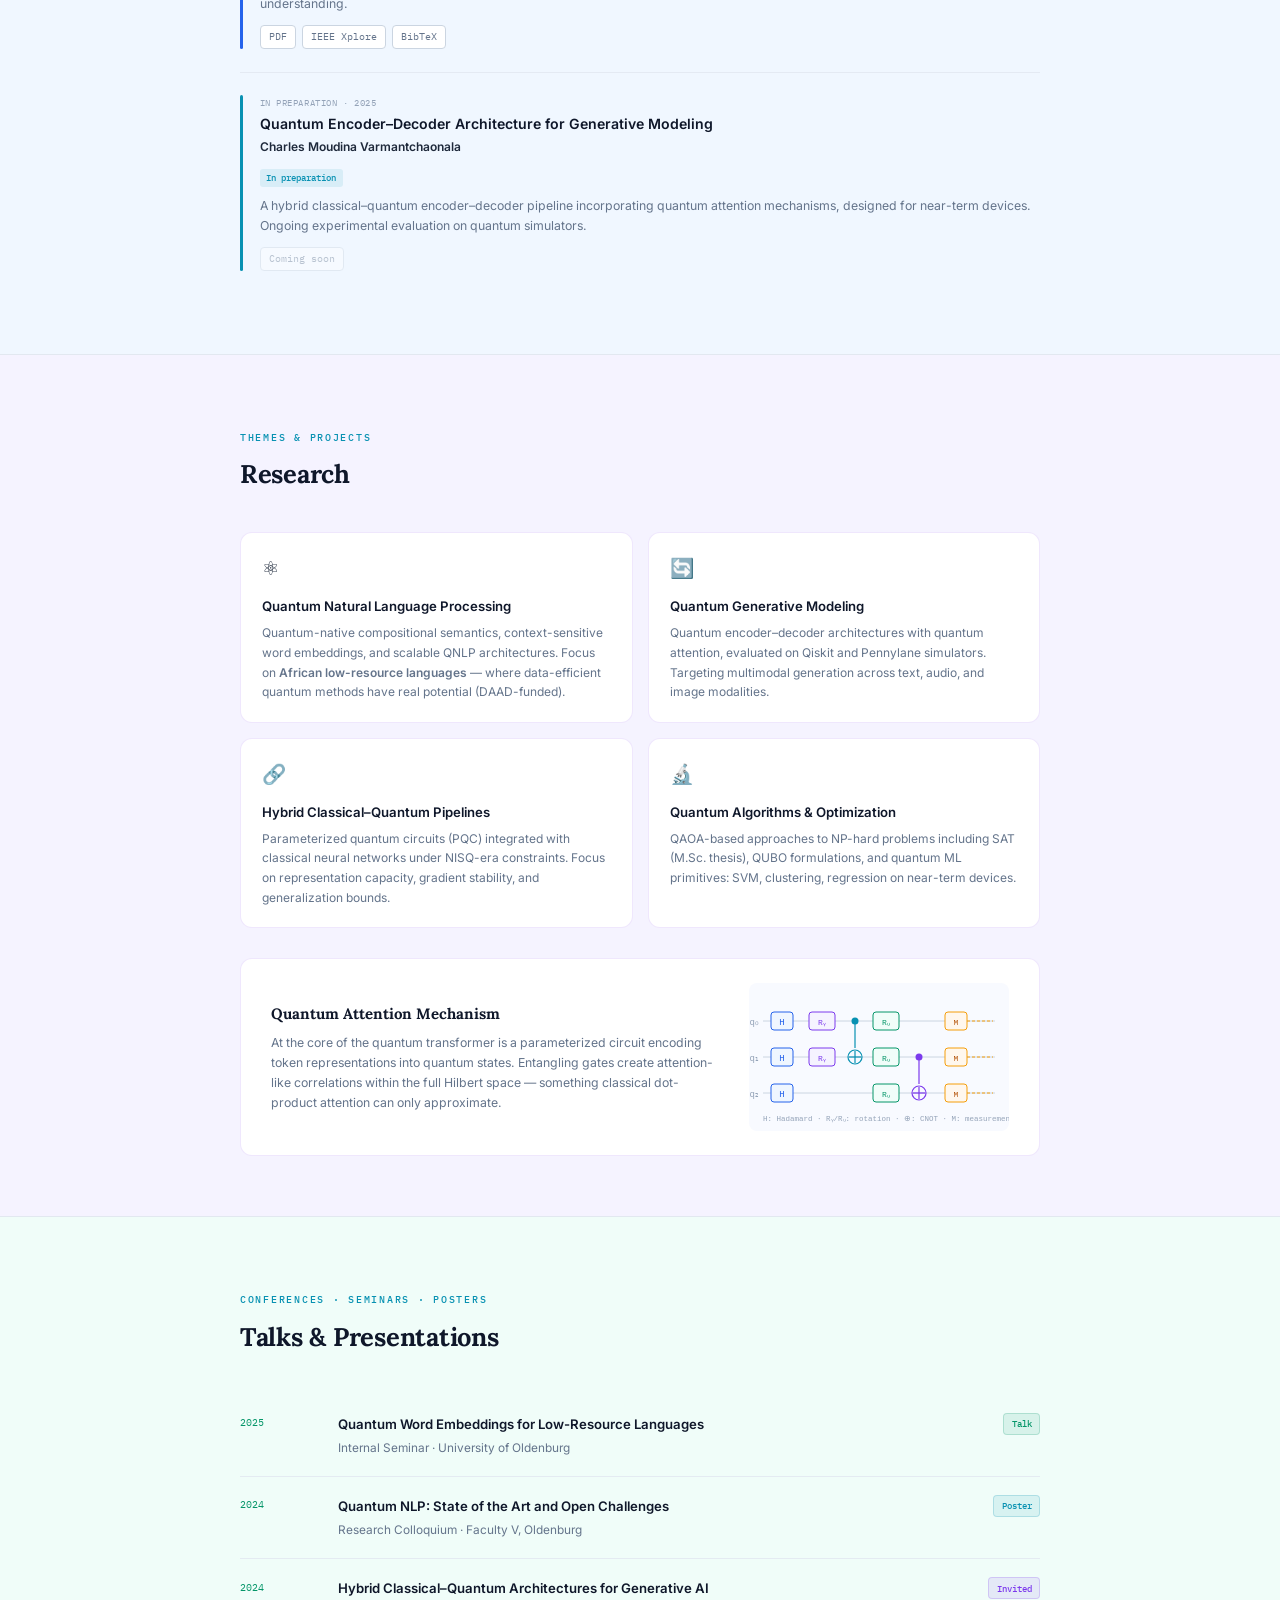
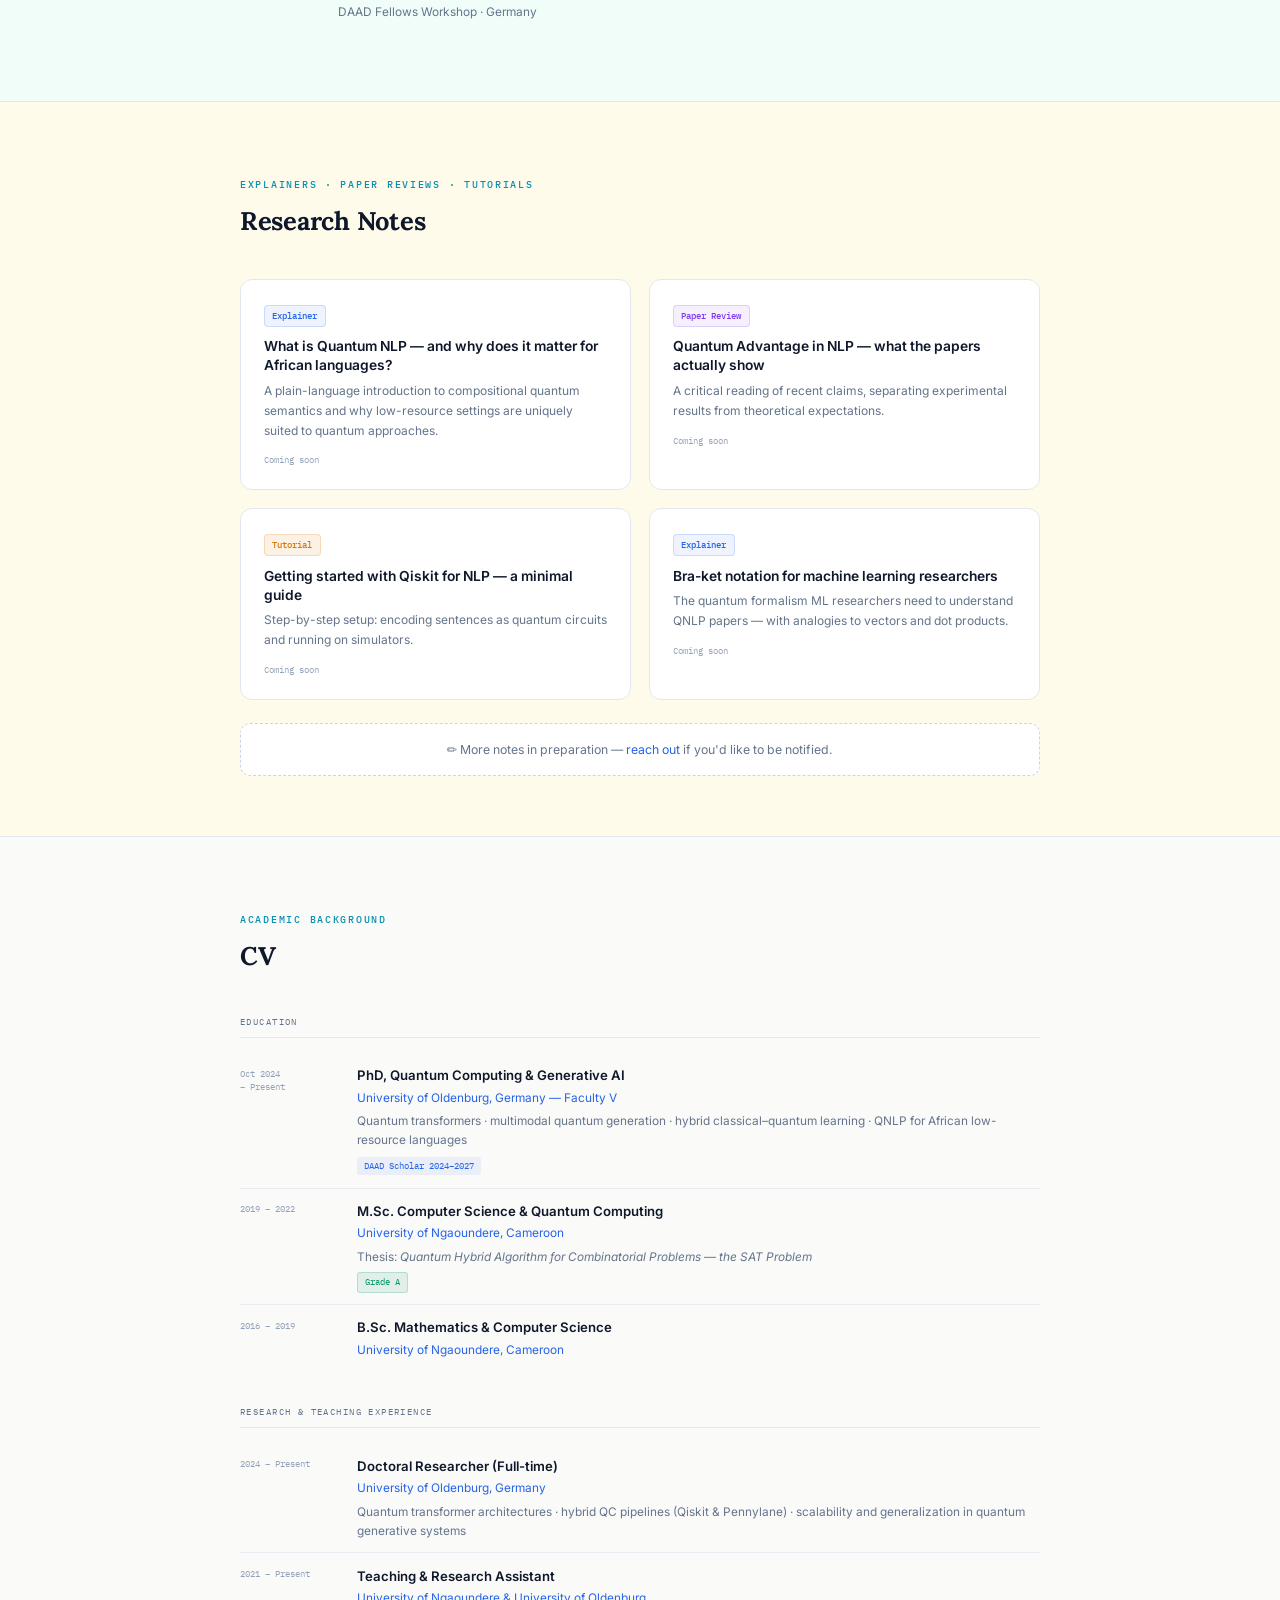
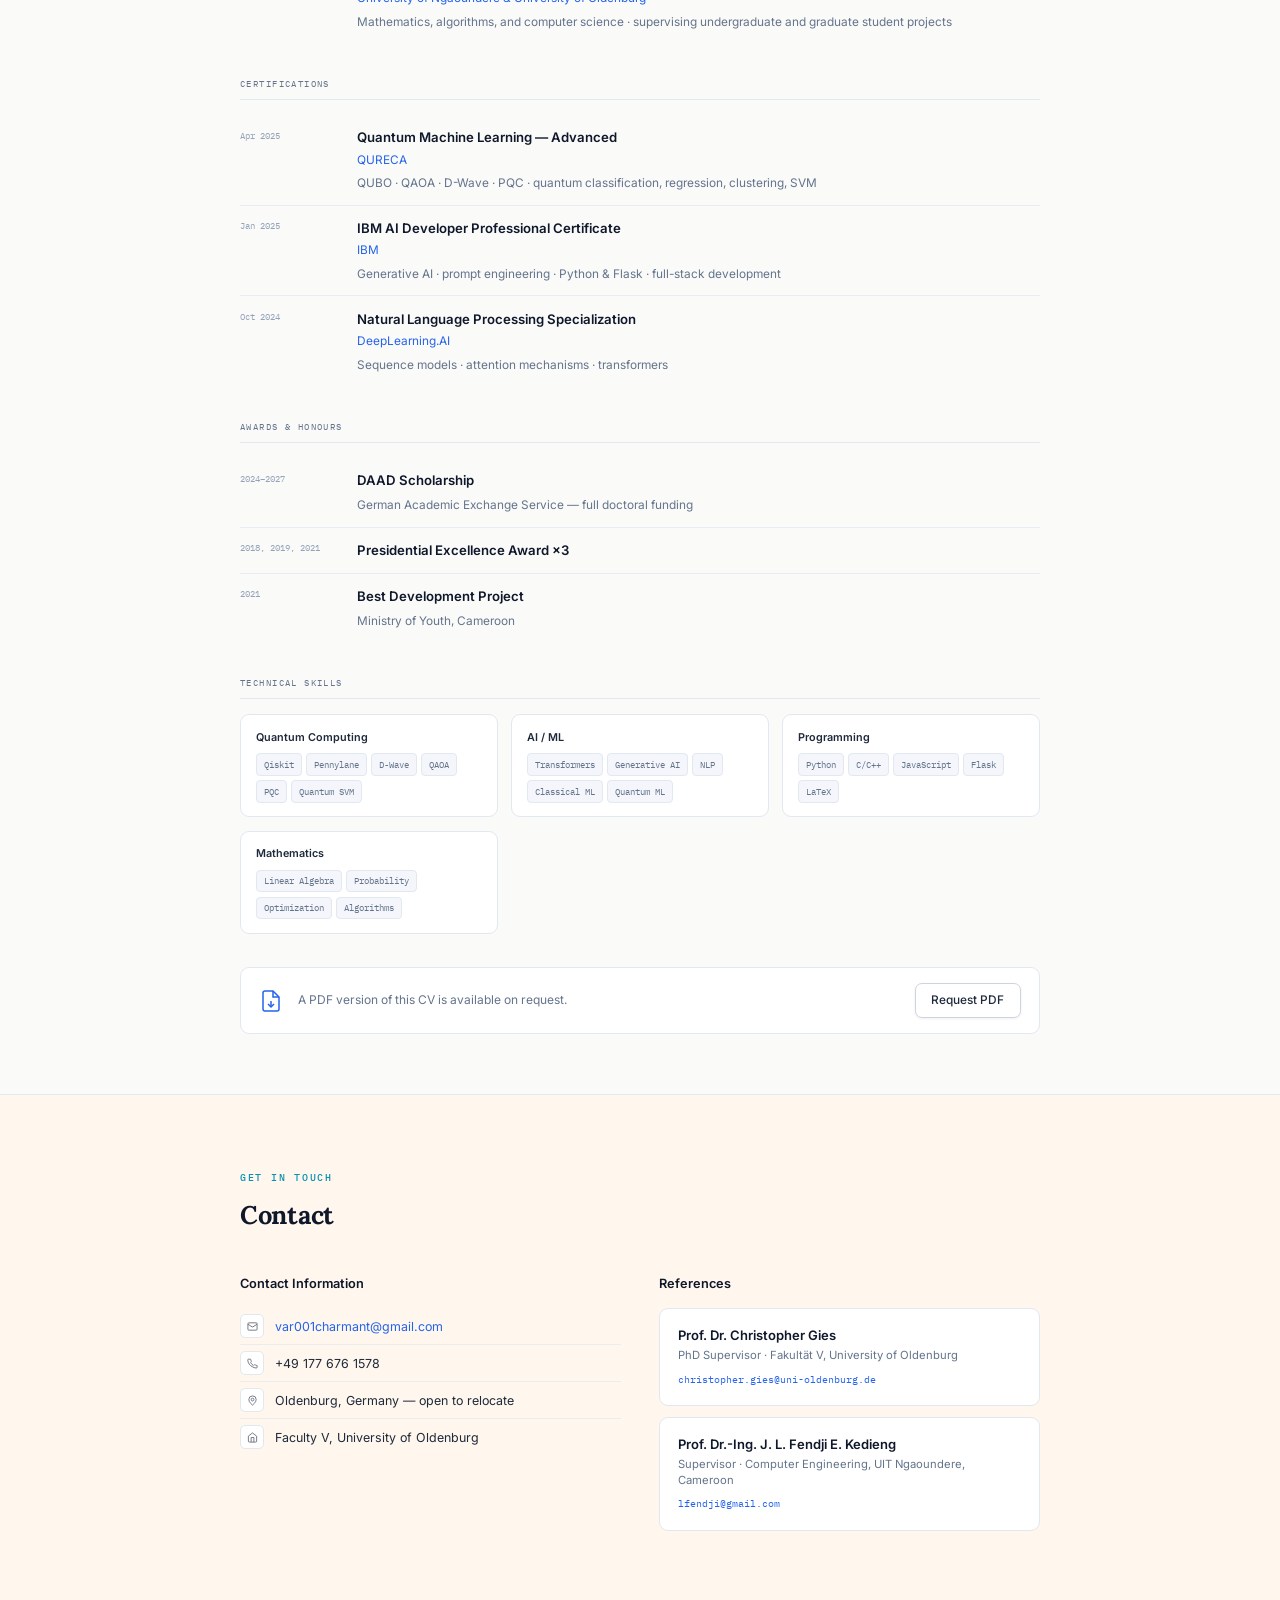
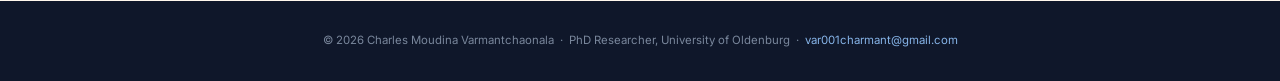
==== commit 0d842636: "Update index.html" ====
--- a/index.html
+++ b/index.html
@@ -203,16 +203,16 @@
             <a class="social-link" href="mailto:var001charmant@gmail.com">
               <svg width="13" height="13" viewBox="0 0 24 24" fill="none" stroke="currentColor" stroke-width="2"><rect x="2" y="4" width="20" height="16" rx="2"/><path d="m22 7-8.97 5.7a1.94 1.94 0 0 1-2.06 0L2 7"/></svg>Email
             </a>
-            <a class="social-link" href="https://scholar.google.com/citations?user=YOURID" target="_blank">
+            <a class="social-link" href="https://scholar.google.com/citations?user=IBrS5TkAAAAJ&hl=fr" target="_blank">
               <svg width="13" height="13" viewBox="0 0 24 24" fill="none" stroke="currentColor" stroke-width="2"><circle cx="11" cy="11" r="8"/><path d="m21 21-4.35-4.35"/></svg>Google Scholar
             </a>
-            <a class="social-link" href="https://orcid.org/YOUR-ORCID" target="_blank">
+            <a class="social-link" href="https://orcid.org/0009-0002-5356-4048" target="_blank">
               <svg width="13" height="13" viewBox="0 0 24 24" fill="none" stroke="currentColor" stroke-width="2"><circle cx="12" cy="12" r="10"/><path d="M12 8v8M9 8h6"/></svg>ORCID
             </a>
-            <a class="social-link" href="https://linkedin.com/in/YOUR-LINKEDIN" target="_blank">
+            <a class="social-link" href="www.linkedin.com/in/charles-varmantchaonala-moudina-5507511ba" target="_blank">
               <svg width="13" height="13" viewBox="0 0 24 24" fill="currentColor"><path d="M16 8a6 6 0 0 1 6 6v7h-4v-7a2 2 0 0 0-4 0v7h-4v-7a6 6 0 0 1 6-6z"/><rect x="2" y="9" width="4" height="12"/><circle cx="4" cy="4" r="2"/></svg>LinkedIn
             </a>
-            <a class="social-link" href="https://github.com/YOUR-GITHUB" target="_blank">
+            <a class="social-link" href="https://github.com/varmantchaonala" target="_blank">
               <svg width="13" height="13" viewBox="0 0 24 24" fill="currentColor"><path d="M12 .297c-6.63 0-12 5.373-12 12 0 5.303 3.438 9.8 8.205 11.385.6.113.82-.258.82-.577 0-.285-.01-1.04-.015-2.04-3.338.724-4.042-1.61-4.042-1.61C4.422 18.07 3.633 17.7 3.633 17.7c-1.087-.744.084-.729.084-.729 1.205.084 1.838 1.236 1.838 1.236 1.07 1.835 2.809 1.305 3.495.998.108-.776.417-1.305.76-1.605-2.665-.3-5.466-1.332-5.466-5.93 0-1.31.465-2.38 1.235-3.22-.135-.303-.54-1.523.105-3.176 0 0 1.005-.322 3.3 1.23.96-.267 1.98-.399 3-.405 1.02.006 2.04.138 3 .405 2.28-1.552 3.285-1.23 3.285-1.23.645 1.653.24 2.873.12 3.176.765.84 1.23 1.91 1.23 3.22 0 4.61-2.805 5.625-5.475 5.92.42.36.81 1.096.81 2.22 0 1.606-.015 2.896-.015 3.286 0 .315.21.69.825.57C20.565 22.092 24 17.592 24 12.297c0-6.627-5.373-12-12-12"/></svg>GitHub
             </a>
             <a class="social-link" href="#cv">
@@ -226,12 +226,12 @@
           <p class="bio-role">PhD Student — Quantum Computing & Generative AI</p>
           <p class="bio-inst">
             University of Oldenburg, Germany &nbsp;·&nbsp; Faculty V, School of Mathematics and Science
-            <span class="daad-badge">🏅 DAAD Scholar 2024–2027</span>
+            <!-- <span class="daad-badge">🏅 DAAD Scholar 2024–2027</span> -->
           </p>
           <!-- ✏️ EDIT BIO TEXT -->
           <div class="bio-text">
-            <p>I work at the intersection of <strong>quantum computing</strong> and <strong>artificial intelligence</strong>, designing generative models and language understanding systems grounded in quantum mechanical principles. My research spans quantum transformer architectures, hybrid classical–quantum pipelines, and multimodal quantum generation — evaluated on NISQ-era simulators with Qiskit and Pennylane.</p>
-            <p>A distinctive thread of my work is <strong>Quantum NLP for African low-resource languages</strong>: applying quantum information theory to develop small-data-friendly models where conventional AI still falls short. Across all projects, I prioritize <em>interpretability and failure modes</em> alongside benchmark performance.</p>
+            <p>I work at the intersection of <strong>quantum computing</strong> and <strong>artificial intelligence</strong>, designing generative models and language processing systems grounded in quantum mechanical principles. My research spans quantum transformer architectures, hybrid classical–quantum pipelines for token generation.</p>
+            <p>A distinctive thread of my work is <strong>Quantum NLP for African low-resource languages</strong>: applying quantum information theory to develop small-data-friendly models where conventional AI still falls short.</p>
           </div>
           <!-- ✏️ EDIT / ADD TAGS -->
           <div class="itags">
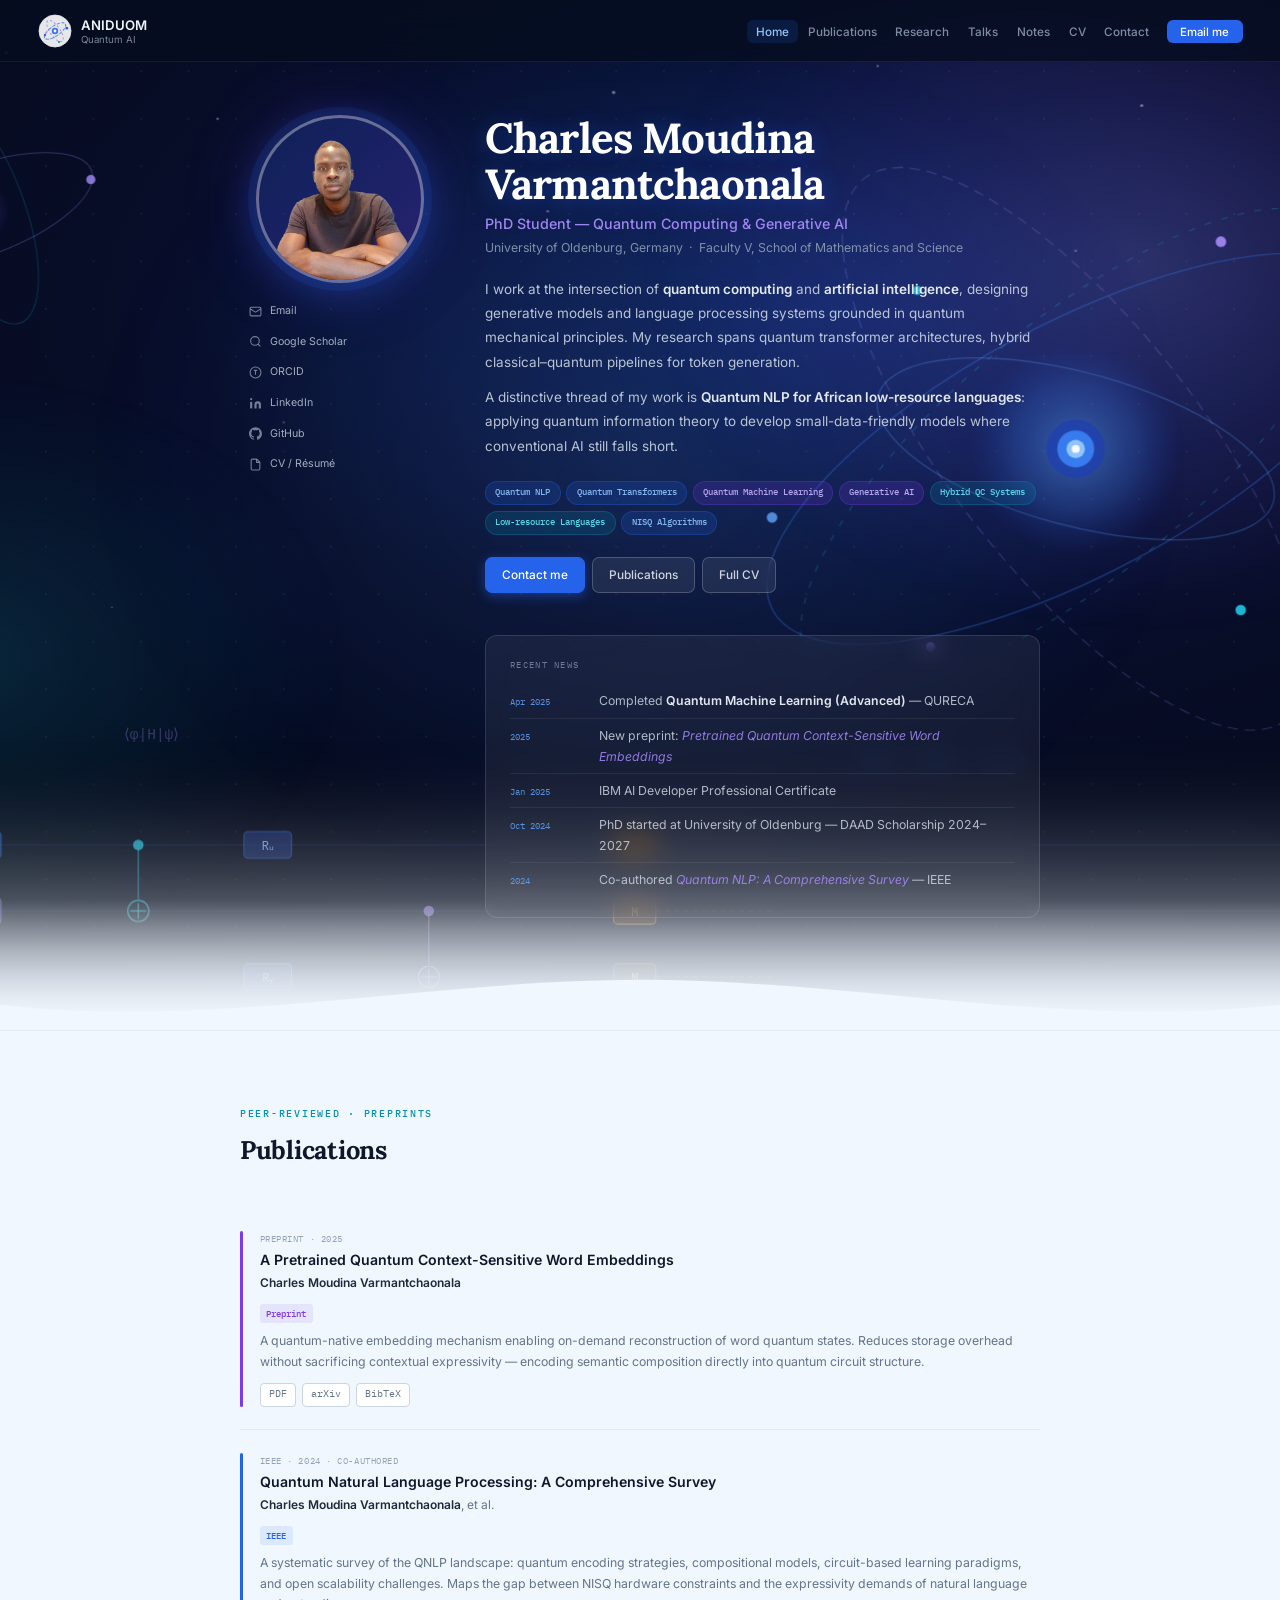
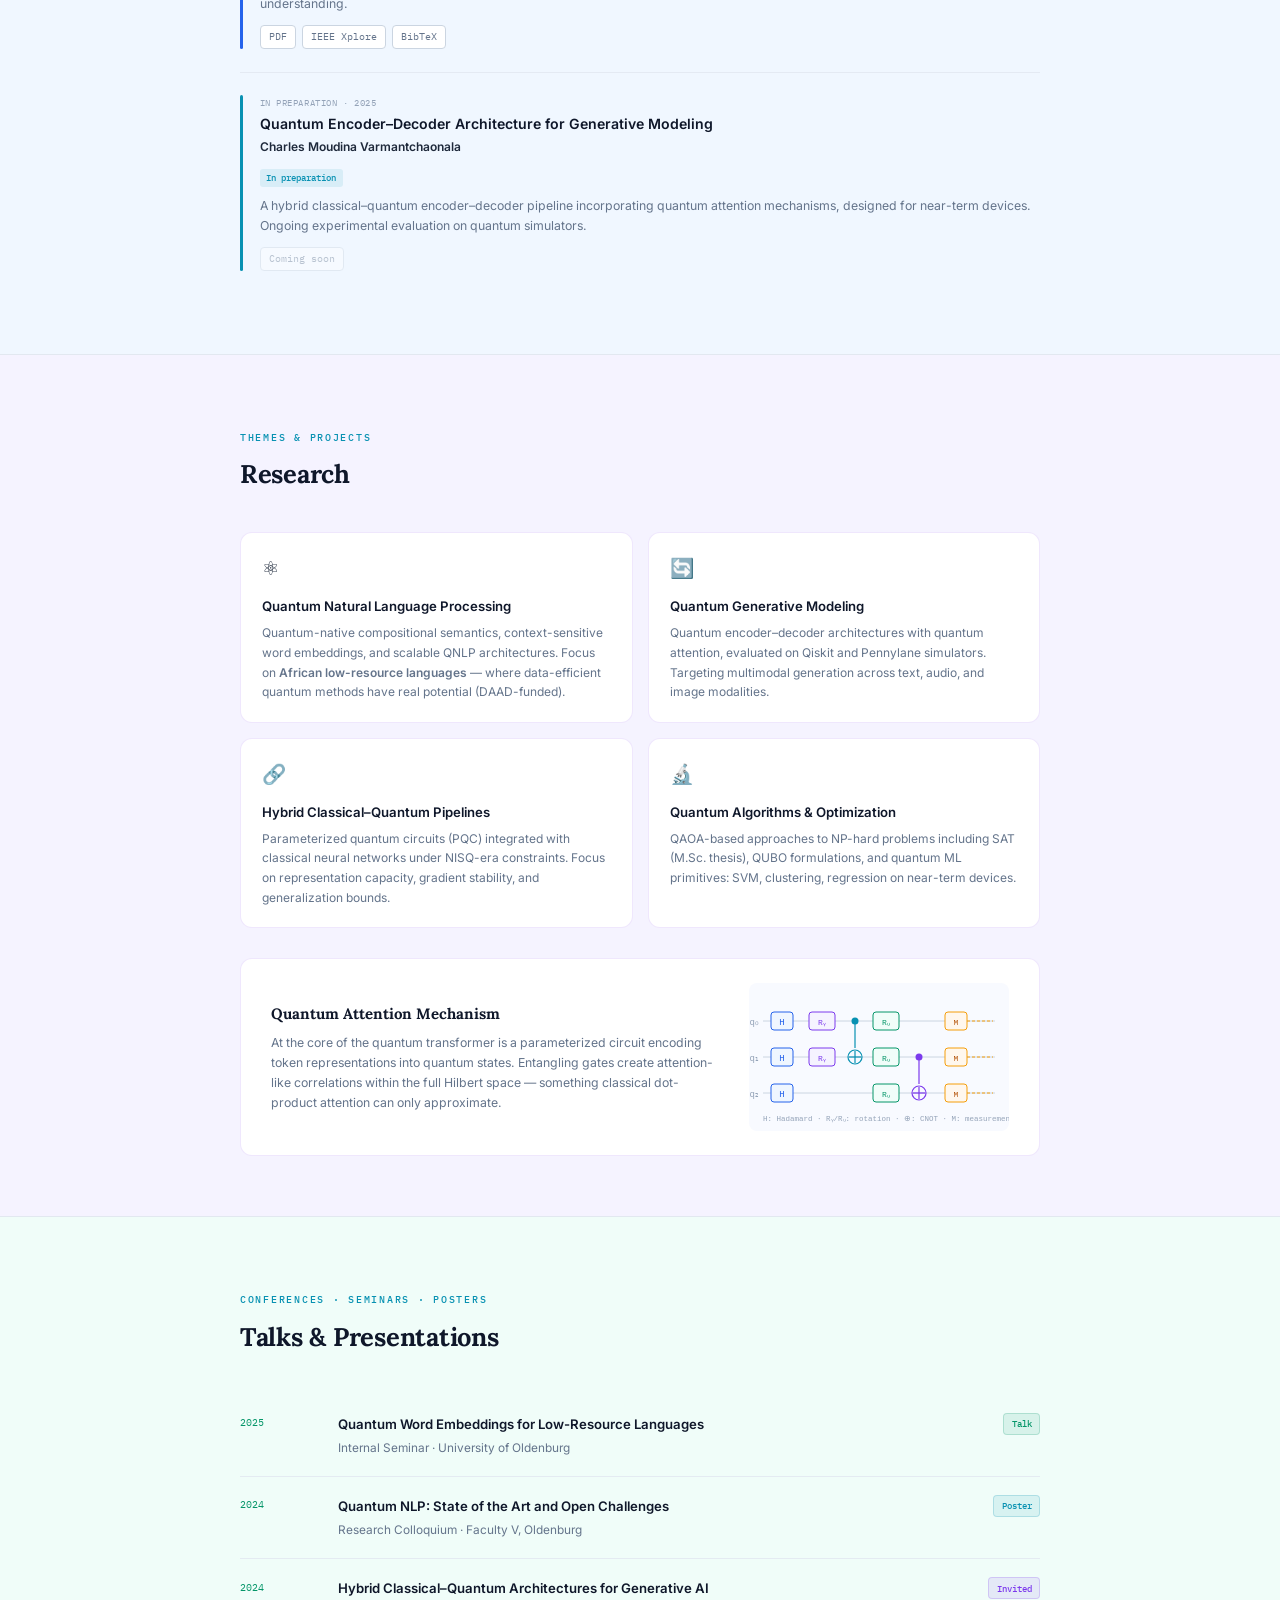
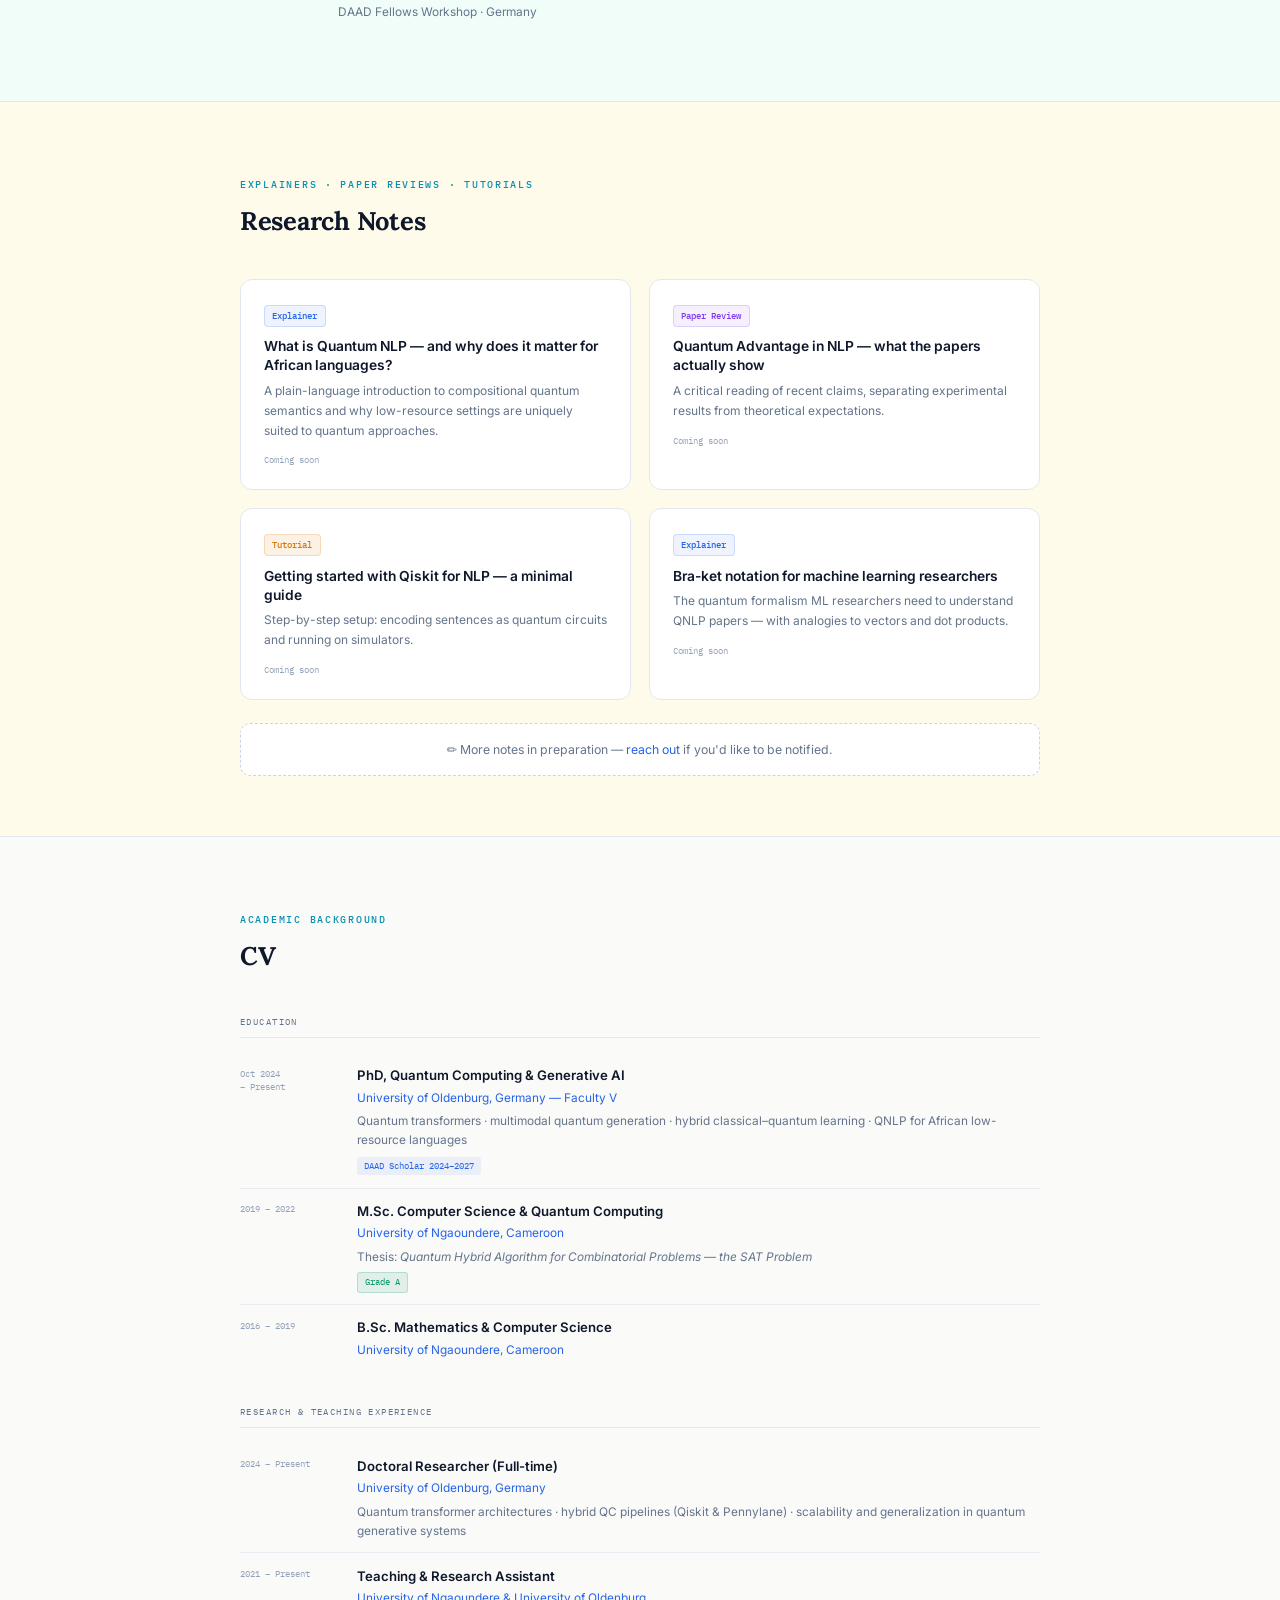
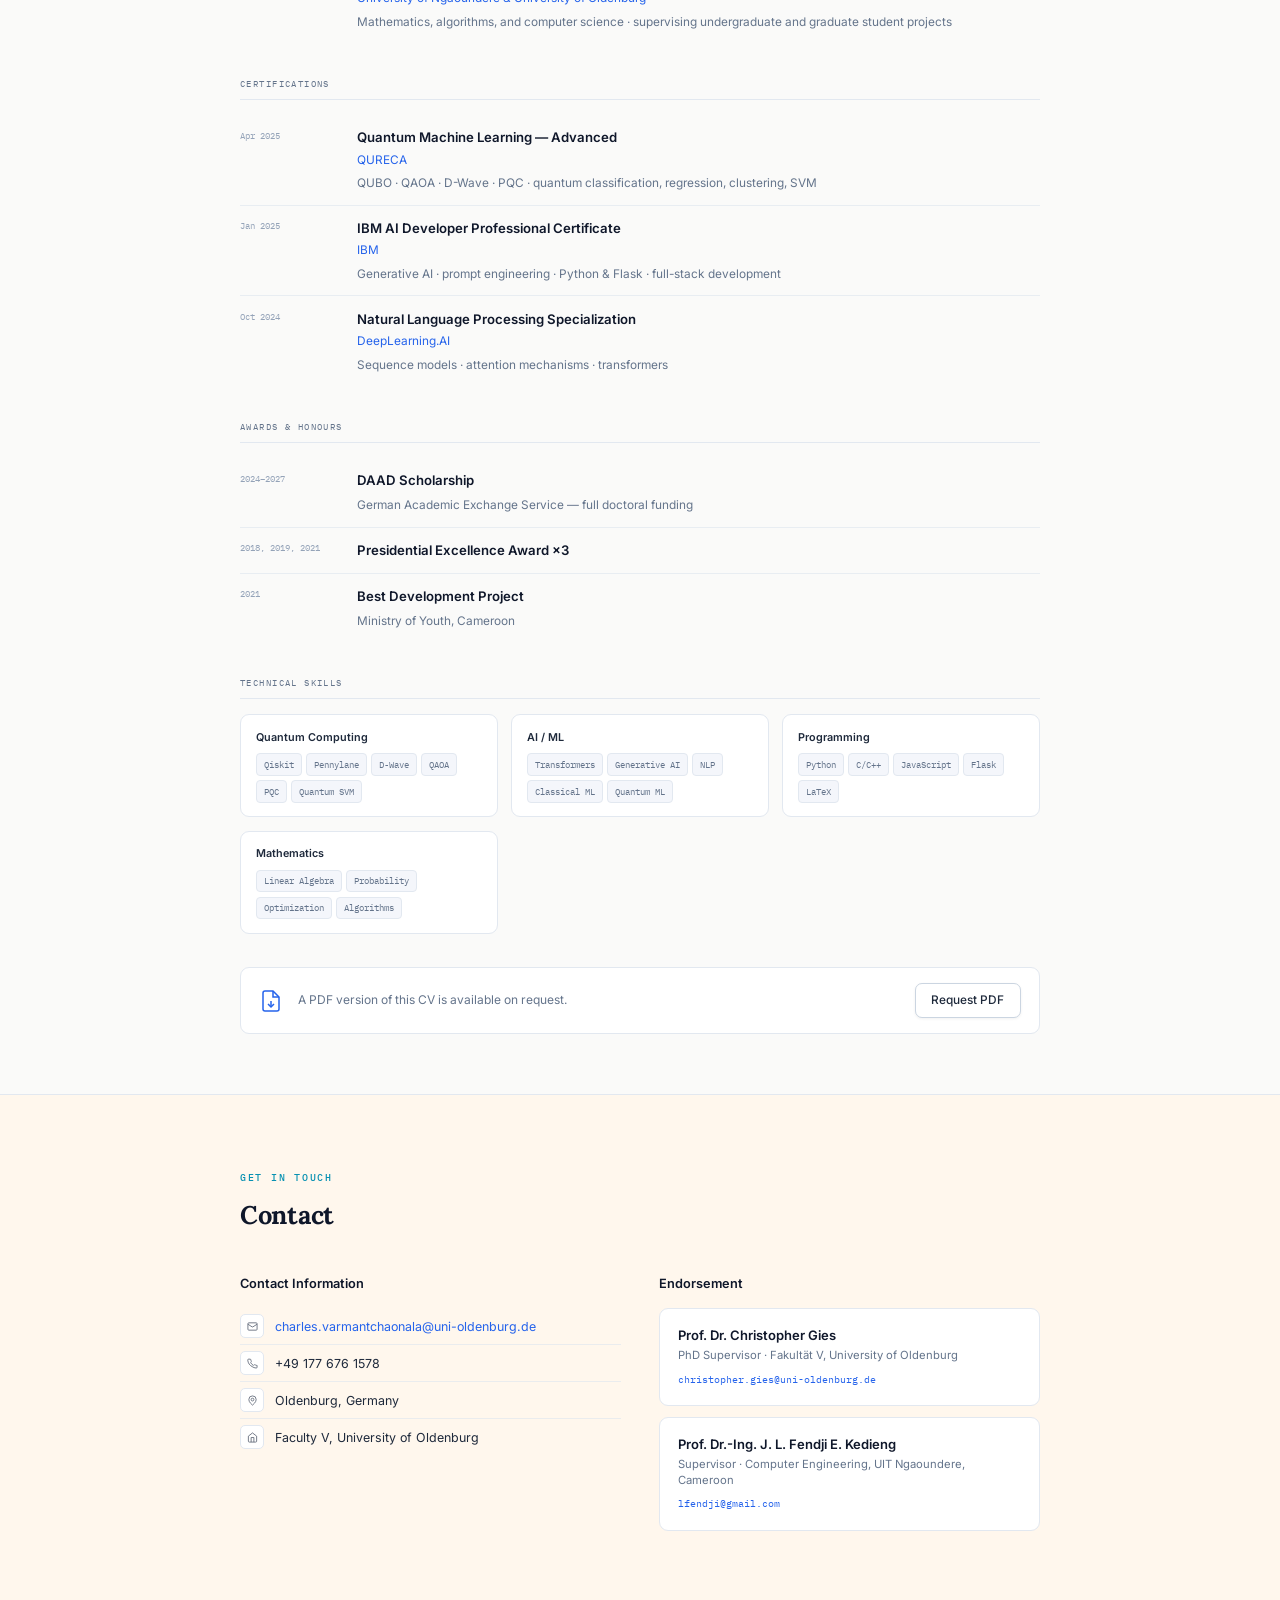
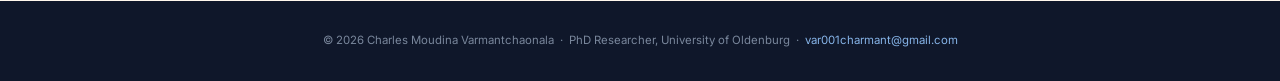
==== commit f5515395: "Update index.html" ====
--- a/index.html
+++ b/index.html
@@ -431,13 +431,13 @@
       <div>
         <div class="cinfo-title">Contact Information</div>
         <!-- ✏️ UPDATE email, phone, location -->
-        <div class="crow"><div class="cico"><svg width="11" height="11" viewBox="0 0 24 24" fill="none" stroke="#6b7280" stroke-width="2"><rect x="2" y="4" width="20" height="16" rx="2"/><path d="m22 7-8.97 5.7a1.94 1.94 0 0 1-2.06 0L2 7"/></svg></div><a href="mailto:var001charmant@gmail.com">var001charmant@gmail.com</a></div>
+        <div class="crow"><div class="cico"><svg width="11" height="11" viewBox="0 0 24 24" fill="none" stroke="#6b7280" stroke-width="2"><rect x="2" y="4" width="20" height="16" rx="2"/><path d="m22 7-8.97 5.7a1.94 1.94 0 0 1-2.06 0L2 7"/></svg></div><a href="mailto:charles.varmantchaonala@uni-oldenburg.de">charles.varmantchaonala@uni-oldenburg.de</a></div>
         <div class="crow"><div class="cico"><svg width="11" height="11" viewBox="0 0 24 24" fill="none" stroke="#6b7280" stroke-width="2"><path d="M22 16.92v3a2 2 0 0 1-2.18 2 19.79 19.79 0 0 1-8.63-3.07A19.5 19.5 0 0 1 4.69 13.3 19.79 19.79 0 0 1 1.62 4.72 2 2 0 0 1 3.59 2.5h3a2 2 0 0 1 2 1.72 12.84 12.84 0 0 0 .7 2.81 2 2 0 0 1-.45 2.11L7.91 10.09a16 16 0 0 0 6 6l.86-.86a2 2 0 0 1 2.11-.45 12.84 12.84 0 0 0 2.81.7A2 2 0 0 1 21.5 17.5z"/></svg></div><span>+49 177 676 1578</span></div>
-        <div class="crow"><div class="cico"><svg width="11" height="11" viewBox="0 0 24 24" fill="none" stroke="#6b7280" stroke-width="2"><path d="M20 10c0 6-8 12-8 12s-8-6-8-12a8 8 0 0 1 16 0Z"/><circle cx="12" cy="10" r="3"/></svg></div><span>Oldenburg, Germany — open to relocate</span></div>
+        <div class="crow"><div class="cico"><svg width="11" height="11" viewBox="0 0 24 24" fill="none" stroke="#6b7280" stroke-width="2"><path d="M20 10c0 6-8 12-8 12s-8-6-8-12a8 8 0 0 1 16 0Z"/><circle cx="12" cy="10" r="3"/></svg></div><span>Oldenburg, Germany</span></div>
         <div class="crow"><div class="cico"><svg width="11" height="11" viewBox="0 0 24 24" fill="none" stroke="#6b7280" stroke-width="2"><path d="M3 9l9-7 9 7v11a2 2 0 0 1-2 2H5a2 2 0 0 1-2-2z"/><polyline points="9 22 9 12 15 12 15 22"/></svg></div><span>Faculty V, University of Oldenburg</span></div>
       </div>
       <div>
-        <div class="cinfo-title">References</div>
+        <div class="cinfo-title">Endorsement</div>
         <!-- ✏️ ADD/REMOVE reference cards as needed -->
         <div class="ref-card"><div class="ref-name">Prof. Dr. Christopher Gies</div><div class="ref-title">PhD Supervisor · Fakultät V, University of Oldenburg</div><a class="ref-email" href="mailto:christopher.gies@uni-oldenburg.de">christopher.gies@uni-oldenburg.de</a></div>
         <div class="ref-card"><div class="ref-name">Prof. Dr.-Ing. J. L. Fendji E. Kedieng</div><div class="ref-title">Supervisor · Computer Engineering, UIT Ngaoundere, Cameroon</div><a class="ref-email" href="mailto:lfendji@gmail.com">lfendji@gmail.com</a></div>
